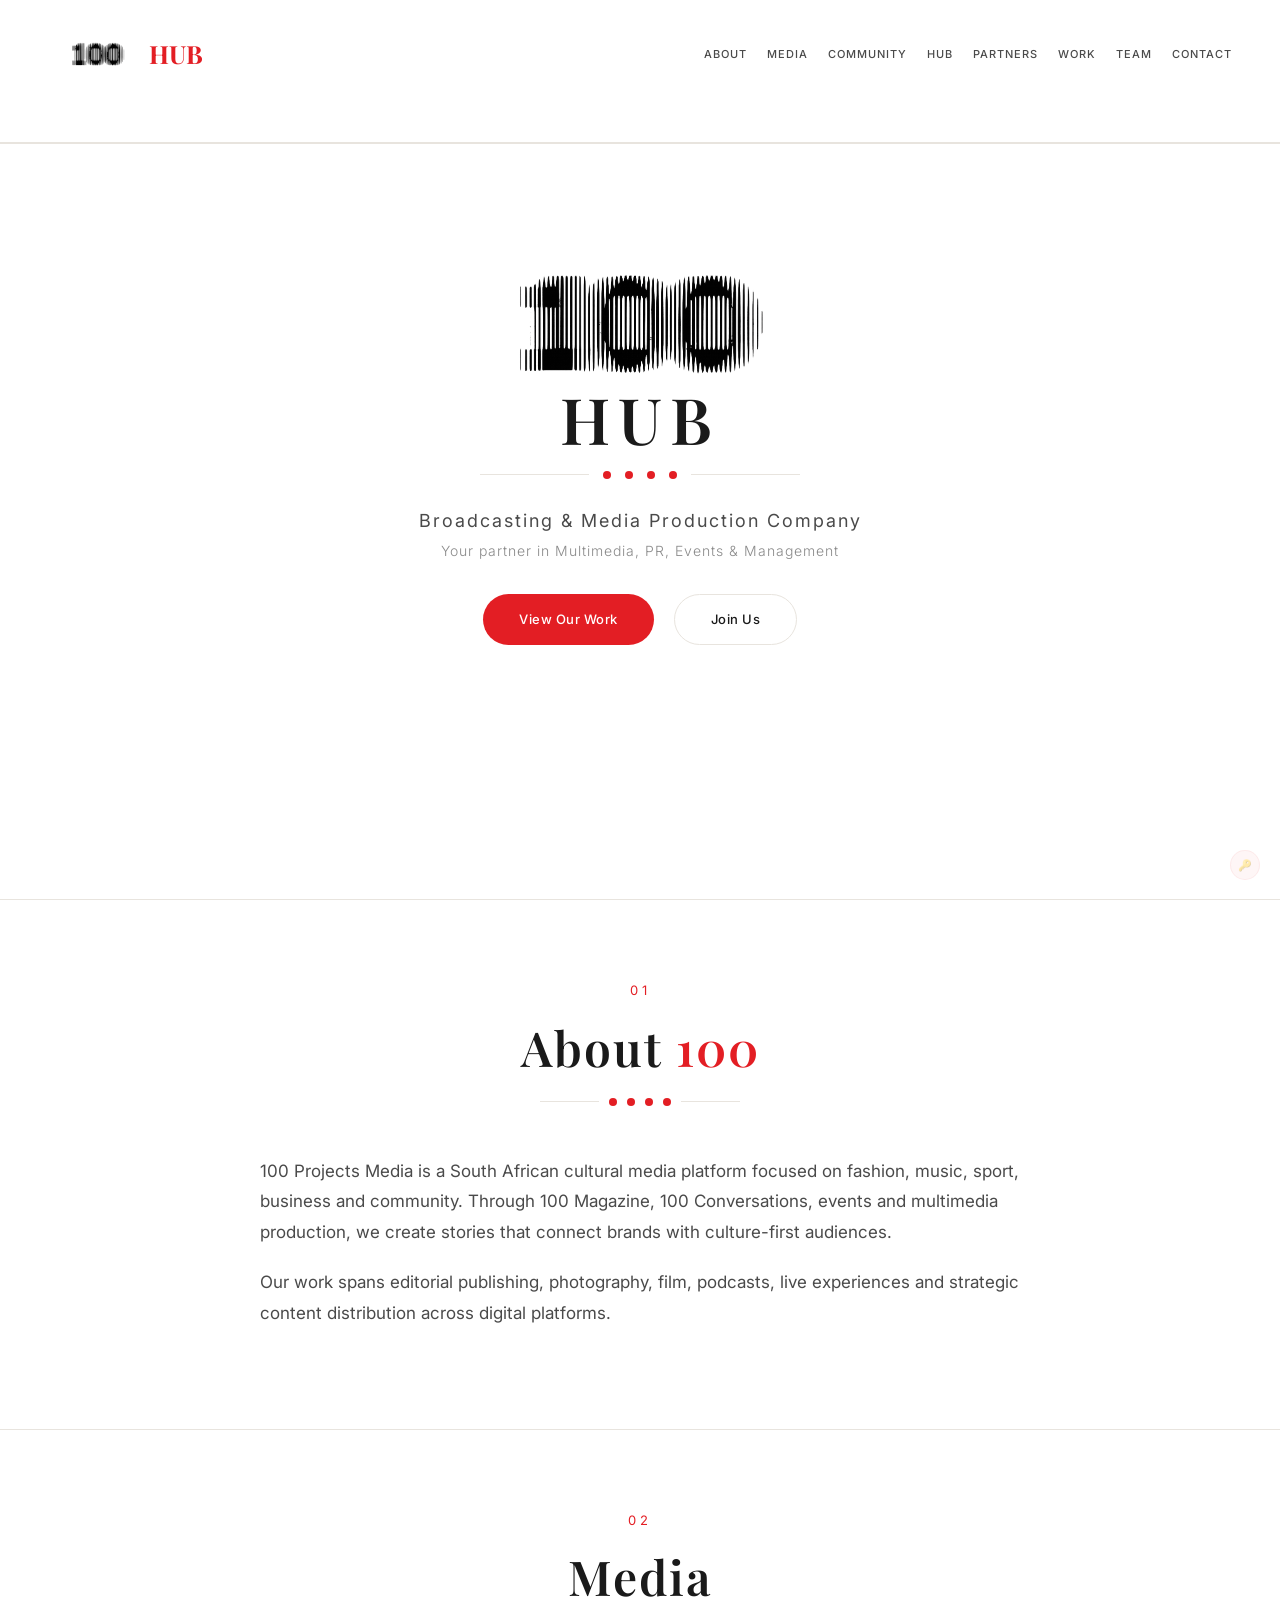
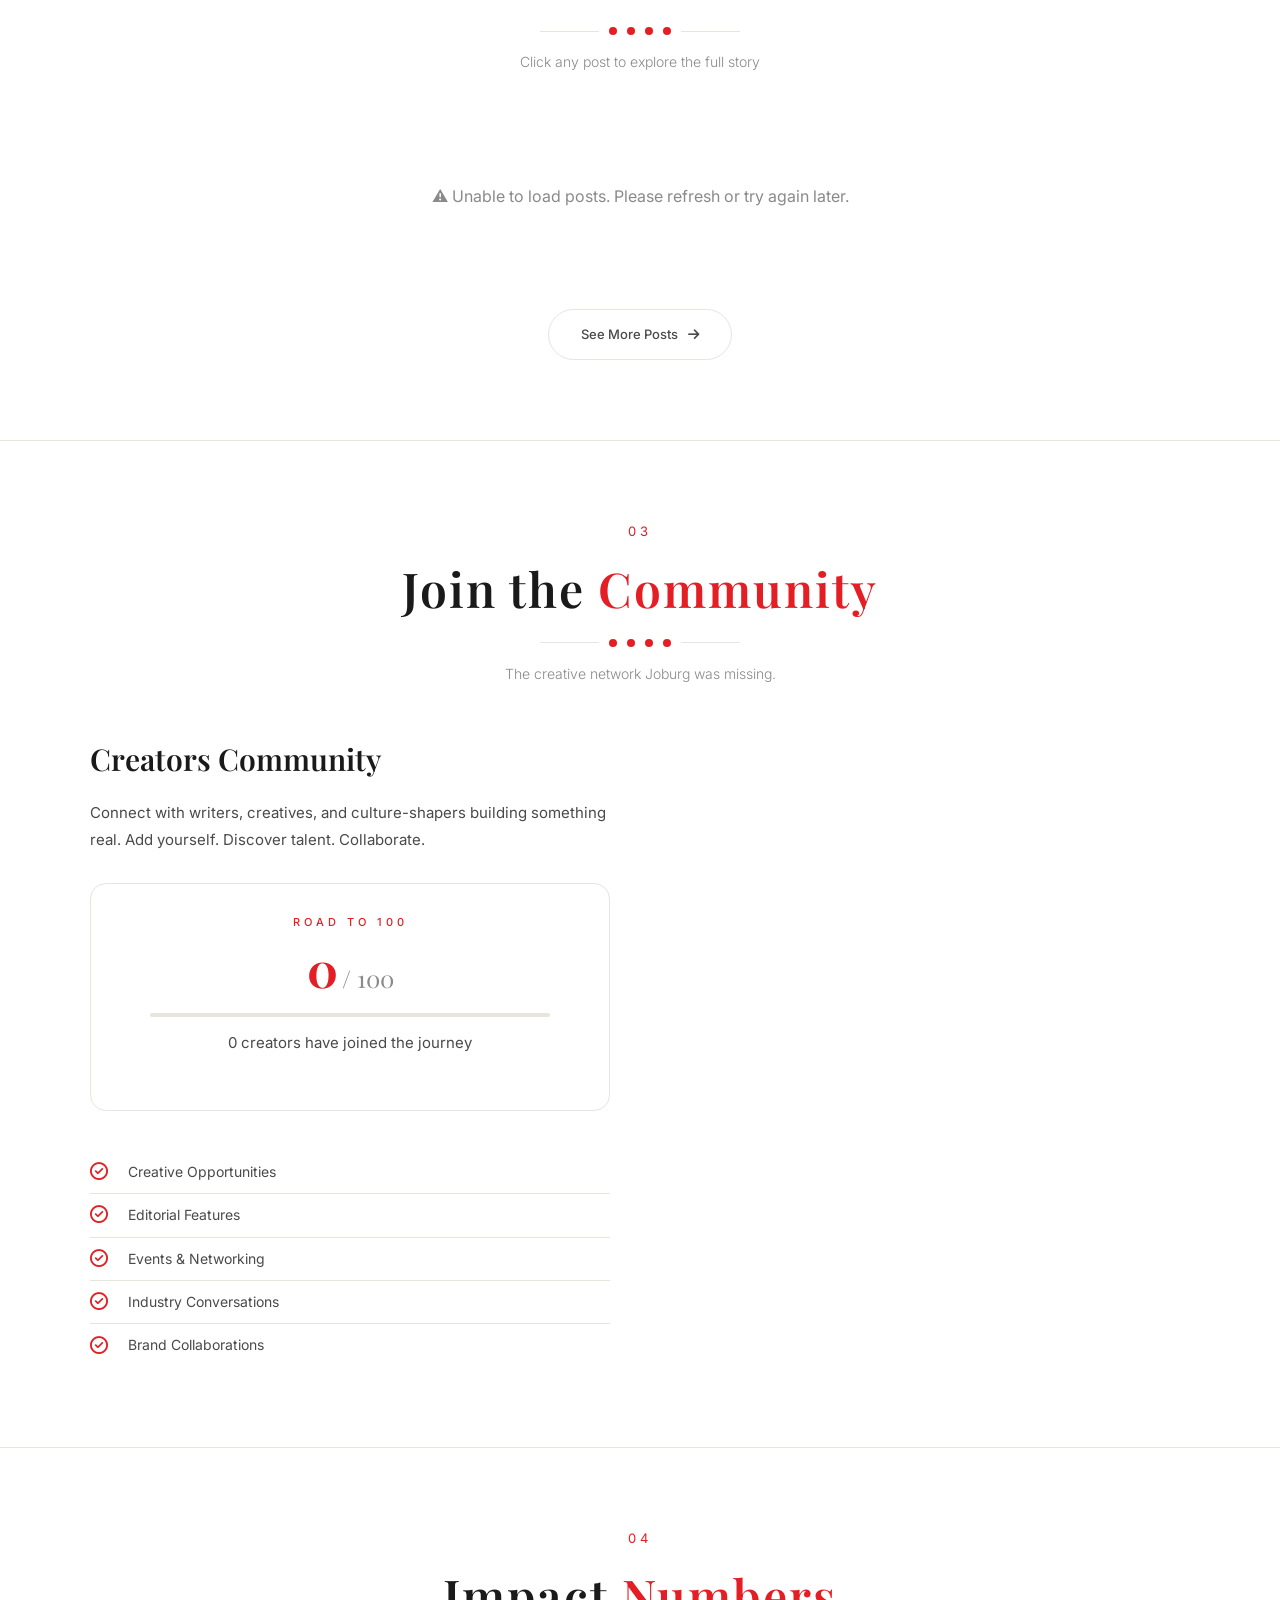
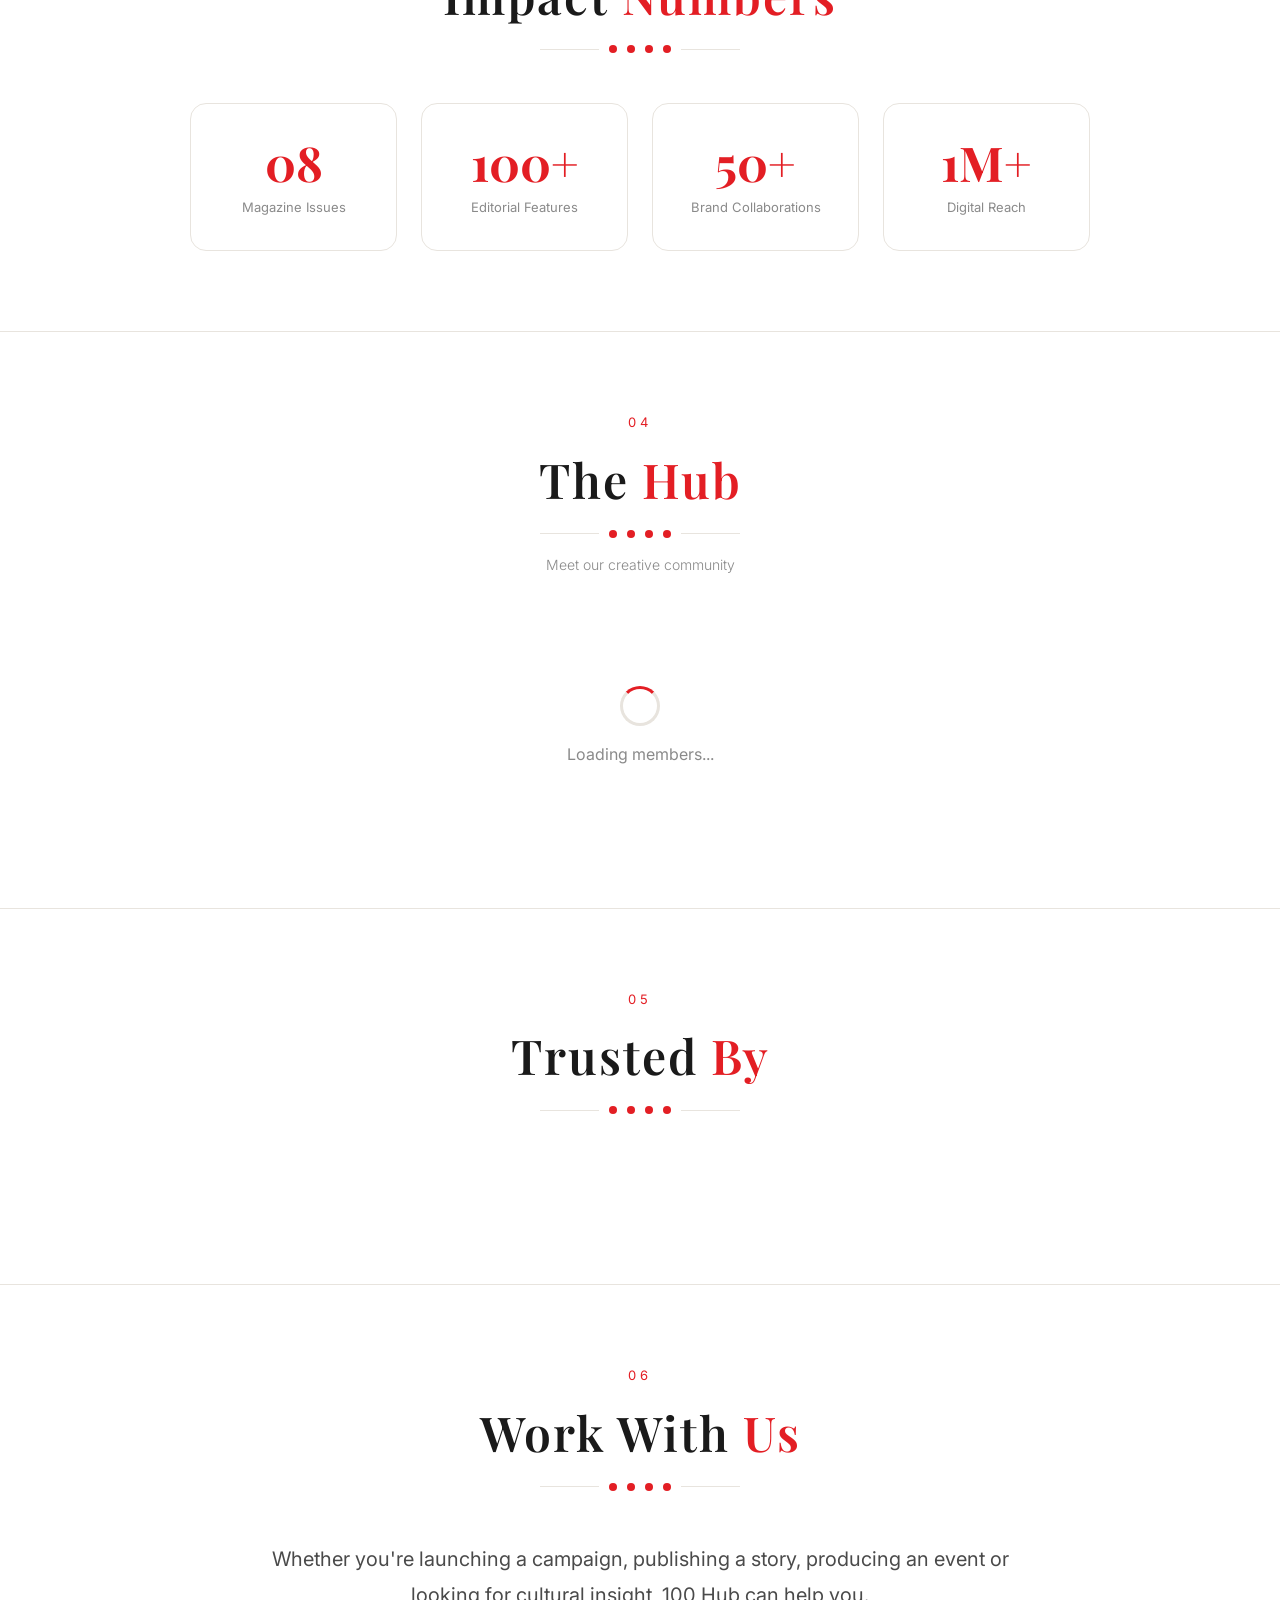
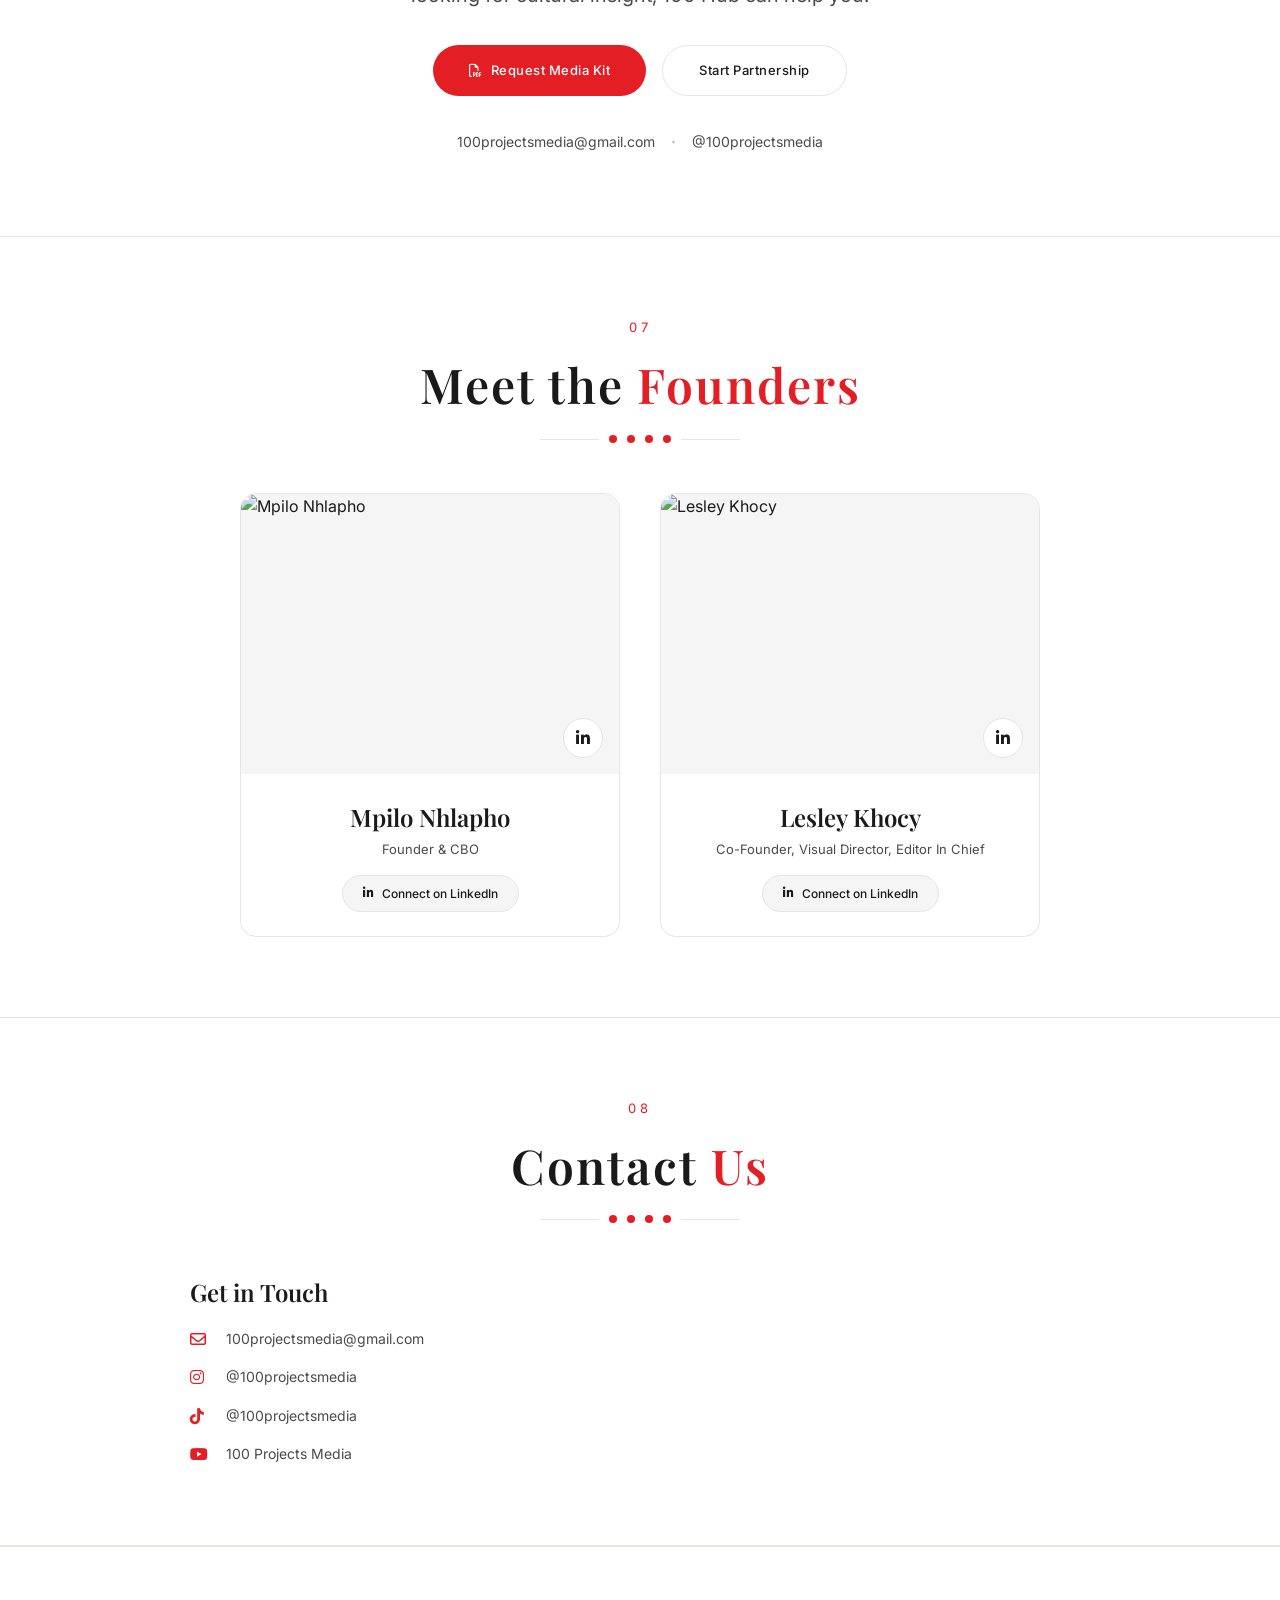
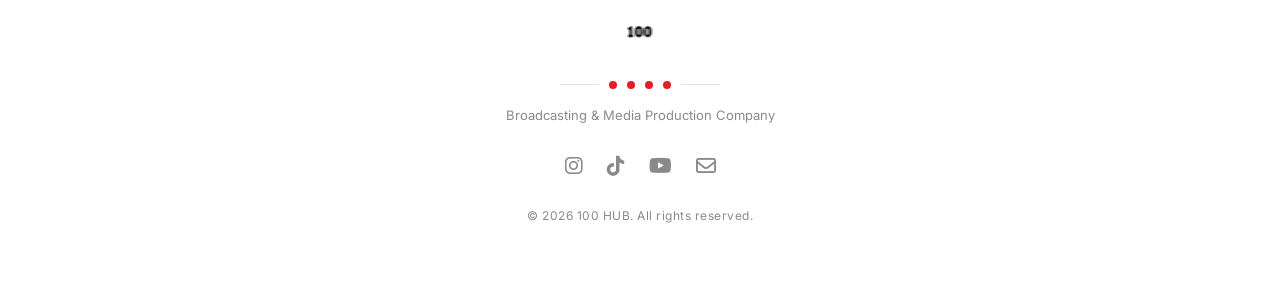
==== index.html @ 9782d419 "aa" ====
<!DOCTYPE html>
<html lang="en">
<head>
    <meta charset="UTF-8" />
    <meta name="viewport" content="width=device-width, initial-scale=1.0" />
    <title>100 HUB — Broadcasting & Media Production</title>
    <meta name="description" content="100 HUB - Your partner in Multimedia, PR, Events & Management." />

    <!-- DNS/TCP early connections -->
    <link rel="preconnect" href="https://fonts.googleapis.com">
    <link rel="preconnect" href="https://fonts.gstatic.com" crossorigin>
    <link rel="preconnect" href="https://res.cloudinary.com" crossorigin>
    <link rel="preconnect" href="https://feeds.behold.so" crossorigin>
    <link rel="dns-prefetch" href="https://cdnjs.cloudflare.com">

    <!-- Fonts — display=swap prevents invisible text flash -->
    <link href="https://fonts.googleapis.com/css2?family=Inter:opsz,wght@14..32,300;14..32,400;14..32,500;14..32,600;14..32,700&family=Playfair+Display:ital,wght@0,400;0,500;0,600;0,700;0,800;0,900;1,400;1,500;1,600;1,700&display=swap" rel="stylesheet">

    <!-- Font Awesome — non-blocking: loads async, won't delay first paint -->
    <link rel="stylesheet" href="https://cdnjs.cloudflare.com/ajax/libs/font-awesome/6.5.1/css/all.min.css" media="print" onload="this.media='all'" />
    <noscript><link rel="stylesheet" href="https://cdnjs.cloudflare.com/ajax/libs/font-awesome/6.5.1/css/all.min.css" /></noscript>

    <!-- Site styles -->
    <link rel="stylesheet" href="style.css" />

    <!-- Preload above-the-fold images so they appear instantly -->
    <link rel="preload" as="image" href="Assets/100_Logo.png">
    <link rel="preload" as="image" href="Assets/100_Hero.png">
    <style>
        /* ---- HUB CARD ---- */
        .hub-card {
            transition: transform 0.2s ease, box-shadow 0.2s ease;
        }
        .hub-card:hover {
            transform: translateY(-4px);
            box-shadow: 0 12px 40px rgba(0,0,0,0.12);
        }
        .hub-role-tag {
            display: inline-block;
            font-size: 11px;
            color: var(--red);
            font-weight: 500;
            margin-top: 2px;
            opacity: 0.85;
        }

        /* ---- MEMBER PROFILE MODAL ---- */
        .member-modal {
            position: fixed;
            inset: 0;
            z-index: 4000;
            display: flex;
            align-items: center;
            justify-content: center;
            opacity: 0;
            visibility: hidden;
            transition: all 0.35s ease;
        }
        .member-modal.active {
            opacity: 1;
            visibility: visible;
        }
        .member-modal-overlay {
            position: absolute;
            inset: 0;
            background: rgba(0,0,0,0.65);
            backdrop-filter: blur(8px);
        }
        .member-modal-content {
            position: relative;
            background: var(--white);
            border-radius: 16px;
            width: 92%;
            max-width: 520px;
            max-height: 90vh;
            overflow-y: auto;
            box-shadow: 0 24px 80px rgba(0,0,0,0.25);
            transform: translateY(20px) scale(0.97);
            transition: transform 0.35s ease;
            padding: 0;
        }
        .member-modal.active .member-modal-content {
            transform: translateY(0) scale(1);
        }
        .member-modal-close {
            position: absolute;
            top: 14px;
            right: 14px;
            z-index: 10;
            width: 34px;
            height: 34px;
            border-radius: 50%;
            background: rgba(255,255,255,0.9);
            border: none;
            color: var(--text-primary);
            font-size: 16px;
            cursor: pointer;
            display: flex;
            align-items: center;
            justify-content: center;
            transition: background 0.2s, transform 0.2s;
            backdrop-filter: blur(4px);
        }
        .member-modal-close:hover {
            background: var(--red);
            color: white;
            transform: rotate(90deg);
        }
        .member-modal-photo {
            width: 100%;
            aspect-ratio: 4/3;
            overflow: hidden;
            border-radius: 16px 16px 0 0;
        }
        .member-modal-photo img {
            width: 100%;
            height: 100%;
            object-fit: cover;
            display: block;
        }
        .member-modal-details {
            padding: 24px 28px 28px;
        }
        .member-modal-name {
            font-family: 'Playfair Display', serif;
            font-size: 26px;
            font-weight: 700;
            color: var(--text-primary);
            margin: 0 0 6px;
            line-height: 1.2;
        }
        .member-modal-role {
            display: inline-block;
            background: rgba(227,30,36,0.08);
            color: var(--red);
            font-size: 12px;
            font-weight: 500;
            padding: 3px 12px;
            border-radius: 100px;
            margin-bottom: 6px;
        }
        .member-modal-date {
            display: block;
            font-size: 11px;
            color: var(--text-muted);
            margin-bottom: 16px;
            margin-top: 4px;
        }
        .member-modal-skills {
            margin-bottom: 16px;
        }
        .member-modal-label {
            display: block;
            font-size: 10px;
            text-transform: uppercase;
            letter-spacing: 1.2px;
            color: var(--text-muted);
            font-weight: 600;
            margin-bottom: 4px;
        }
        .member-modal-skills p {
            font-size: 14px;
            color: var(--text-secondary);
            line-height: 1.6;
            margin: 0;
        }
        .member-modal-links {
            display: flex;
            flex-direction: column;
            gap: 10px;
            margin-top: 16px;
            padding-top: 16px;
            border-top: 1px solid var(--gray-medium);
        }
        .member-social-link,
        .member-website-link {
            display: inline-flex;
            align-items: center;
            gap: 10px;
            font-size: 14px;
            font-weight: 500;
            color: var(--text-primary);
            text-decoration: none;
            padding: 10px 16px;
            border: 1px solid var(--gray-medium);
            border-radius: 40px;
            transition: all 0.2s ease;
            width: fit-content;
        }
        .member-social-link:hover,
        .member-website-link:hover {
            border-color: var(--red);
            color: var(--red);
            background: rgba(227,30,36,0.04);
        }
        .member-social-link i,
        .member-website-link i {
            font-size: 16px;
            width: 18px;
            text-align: center;
        }

        /* ---- SOCIAL SELECT STYLING ---- */
        #modalSocialPlatform {
            appearance: none;
            background-image: url("data:image/svg+xml,%3Csvg xmlns='http://www.w3.org/2000/svg' width='12' height='8' viewBox='0 0 12 8'%3E%3Cpath d='M1 1l5 5 5-5' stroke='%23999' stroke-width='1.5' fill='none' stroke-linecap='round'/%3E%3C/svg%3E");
            background-repeat: no-repeat;
            background-position: right 10px center;
            padding-right: 28px;
            cursor: pointer;
        }
        #modalSocialPlatform:focus {
            outline: none;
            border-color: var(--red);
        }
        #modalSocialHandle:focus {
            outline: none;
            border-color: var(--red);
        }

        /* ---- SOCIAL MEDIA ROW FIX ---- */
        .social-group .social-row {
            display: flex;
            gap: 8px;
            align-items: center;
            width: 100%;
        }

        .social-group .social-row select {
            flex: 0 0 140px;
            min-width: 120px;
            padding: 10px 12px;
            border: 1px solid var(--gray-medium);
            border-radius: var(--radius-sm);
            font-size: 14px;
            color: var(--text-primary);
            background: var(--white);
            cursor: pointer;
        }

        .social-group .social-row input {
            flex: 1;
            min-width: 150px;
            padding: 10px 12px;
            border: 1px solid var(--gray-medium);
            border-radius: var(--radius-sm);
            font-size: 14px;
            color: var(--text-primary);
            background: var(--white);
        }

        .social-group .social-row select:focus,
        .social-group .social-row input:focus {
            outline: none;
            border-color: var(--red);
        }

        @media (max-width: 480px) {
            .member-modal-content { width: 96%; }
            .member-modal-details { padding: 18px 20px 24px; }
            .member-modal-name { font-size: 22px; }
            .social-group .social-row {
                flex-direction: column;
                gap: 6px;
            }
            .social-group .social-row select,
            .social-group .social-row input {
                width: 100%;
                flex: none;
                min-width: unset;
            }
        }
    </style>
</head>
<body>

    <!-- ==================== GLOBAL VIDEO BACKGROUND ==================== -->
    <div class="global-video-bg">
        <video autoplay muted loop playsinline class="global-video">
            <source src="Assets/hero-bg.mp4" type="video/mp4" />
        </video>
        <div class="global-video-overlay"></div>
    </div>

    <!-- ==================== NAVIGATION ==================== -->
    <nav class="navbar">
        <div class="container">
            <div class="nav-inner">
                <a href="#" class="nav-logo">
                    <img src="Assets/100_Logo.png" alt="100 HUB" class="logo-img" />
                    <span class="logo-text"><span class="highlight-red">HUB</span></span>
                </a>
                <div class="nav-links">
                    <a href="#about">About</a>
                    <a href="#feed">Media</a>
                    <a href="#community">Community</a>
                    <a href="#hub">Hub</a>
                    <a href="#partners">Partners</a>
                    <a href="#work">Work</a>
                    <a href="#team">Team</a>
                    <a href="#contact">Contact</a>
                </div>
            </div>
        </div>
    </nav>

    <!-- ==================== HERO ==================== -->
    <section class="hero" id="hero">
        <div class="container">
            <div class="hero-content">
                <img src="Assets/100_Hero.png" alt="100 HUB" class="hero-img" />
                <h1 class="hero-title">
                    <span class="hero-word">HUB</span>
                </h1>
                <div class="hero-divider">
                    <span class="divider-line"></span>
                    <span class="divider-dot"></span>
                    <span class="divider-dot"></span>
                    <span class="divider-dot"></span>
                    <span class="divider-dot"></span>
                    <span class="divider-line"></span>
                </div>
                <p class="hero-tagline">Broadcasting &amp; Media Production Company</p>
                <p class="hero-subtitle">Your partner in Multimedia, PR, Events &amp; Management</p>
                <div class="hero-actions">
                    <a href="#feed" class="btn-primary">View Our Work</a>
                    <a href="#community" class="btn-secondary">Join Us</a>
                </div>
            </div>
        </div>

    </section>

    <!-- ==================== ABOUT ==================== -->
    <section class="about-section" id="about">
        <div class="container">
            <div class="section-header">
                <span class="section-number">01</span>
                <h2 class="section-title">About <span class="highlight-red">100</span></h2>
                <div class="section-divider">
                    <span class="divider-line-short"></span>
                    <span class="divider-dot"></span>
                    <span class="divider-dot"></span>
                    <span class="divider-dot"></span>
                    <span class="divider-dot"></span>
                    <span class="divider-line-short"></span>
                </div>
            </div>
            <div class="about-content">
                <p>100 Projects Media is a South African cultural media platform focused on fashion, music, sport, business and community. Through 100 Magazine, 100 Conversations, events and multimedia production, we create stories that connect brands with culture-first audiences.</p>
                <p>Our work spans editorial publishing, photography, film, podcasts, live experiences and strategic content distribution across digital platforms.</p>
            </div>
        </div>
    </section>

    <!-- ==================== FEED ==================== -->
    <section class="feed-section" id="feed">
        <div class="container">
            <div class="section-header">
                <span class="section-number">02</span>
                <h2 class="section-title">Media</h2>
                <div class="section-divider">
                    <span class="divider-line-short"></span>
                    <span class="divider-dot"></span>
                    <span class="divider-dot"></span>
                    <span class="divider-dot"></span>
                    <span class="divider-dot"></span>
                    <span class="divider-line-short"></span>
                </div>
                <p class="section-subtitle">Click any post to explore the full story</p>
            </div>
            <div class="feed-grid" id="instagramFeed">
                <div class="feed-loading">
                    <div class="loader"></div>
                    <p>Loading the latest dispatches...</p>
                </div>
            </div>
            <div class="see-more-container">
                <a href="https://www.instagram.com/100projectsmedia" target="_blank" class="see-more-btn">
                    See More Posts <i class="fa-solid fa-arrow-right"></i>
                </a>
            </div>
        </div>
    </section>

    <!-- ==================== POST MODAL ==================== -->
    <div class="post-modal" id="postModal">
        <div class="modal-overlay" id="modalOverlay"></div>
        <div class="modal-content">
            <button class="modal-close" id="modalClose"><i class="fa-solid fa-xmark"></i></button>
            <div class="modal-body" id="modalBody">
                <!-- Filled by JavaScript -->
            </div>
        </div>
    </div>

    <!-- ==================== COMMUNITY ==================== -->
    <section class="community-section" id="community">
        <div class="container">
            <div class="section-header">
                <span class="section-number">03</span>
                <h2 class="section-title">Join the <span class="highlight-red">Community</span></h2>
                <div class="section-divider">
                    <span class="divider-line-short"></span>
                    <span class="divider-dot"></span>
                    <span class="divider-dot"></span>
                    <span class="divider-dot"></span>
                    <span class="divider-dot"></span>
                    <span class="divider-line-short"></span>
                </div>
                <p class="section-subtitle">The creative network Joburg was missing.</p>
            </div>

            <div class="community-grid">
                <div class="community-content">
                    <h3>Creators Community</h3>
                    <p>Connect with writers, creatives, and culture-shapers building something real. Add yourself. Discover talent. Collaborate.</p>
                    
                    <!-- ROAD TO 100 COUNTER -->
                    <div class="road-to-100">
                        <span class="road-label">ROAD TO 100</span>
                        <div class="road-counter">
                            <span class="road-number" id="memberCount">...</span>
                            <span class="road-total">/ 100</span>
                        </div>
                        <div class="road-progress">
                            <div class="road-progress-bar" id="progressBar" style="width: 0%;"></div>
                        </div>
                        <p class="road-status" id="roadStatus">Loading members...</p>
                    </div>

                    <ul class="community-benefits">
                        <li><i class="fa-regular fa-circle-check"></i> Creative Opportunities</li>
                        <li><i class="fa-regular fa-circle-check"></i> Editorial Features</li>
                        <li><i class="fa-regular fa-circle-check"></i> Events & Networking</li>
                        <li><i class="fa-regular fa-circle-check"></i> Industry Conversations</li>
                        <li><i class="fa-regular fa-circle-check"></i> Brand Collaborations</li>
                    </ul>
                </div>
            </div>
        </div>
    </section>

    <!-- ==================== IMPACT NUMBERS ==================== -->
    <section class="impact-section" id="impact">
        <div class="container">
            <div class="section-header">
                <span class="section-number">04</span>
                <h2 class="section-title">Impact <span class="highlight-red">Numbers</span></h2>
                <div class="section-divider">
                    <span class="divider-line-short"></span>
                    <span class="divider-dot"></span>
                    <span class="divider-dot"></span>
                    <span class="divider-dot"></span>
                    <span class="divider-dot"></span>
                    <span class="divider-line-short"></span>
                </div>
            </div>
            <div class="impact-grid-home" id="impactGridHome">
                <div class="impact-card-home">
                    <span class="impact-number" id="homeMagazine">08</span>
                    <span class="impact-label">Magazine Issues</span>
                </div>
                <div class="impact-card-home">
                    <span class="impact-number" id="homeFeatures">100+</span>
                    <span class="impact-label">Editorial Features</span>
                </div>
                <div class="impact-card-home">
                    <span class="impact-number" id="homeCollaborations">50+</span>
                    <span class="impact-label">Brand Collaborations</span>
                </div>
                <div class="impact-card-home">
                    <span class="impact-number" id="homeReach">1M+</span>
                    <span class="impact-label">Digital Reach</span>
                </div>
            </div>
        </div>
    </section>

    <!-- ==================== SIGNUP MODAL ==================== -->
    <div class="signup-modal" id="signupModal">
        <div class="signup-modal-overlay" id="signupModalOverlay"></div>
        <div class="signup-modal-content">
            <button class="signup-modal-close" id="signupModalClose"><i class="fa-solid fa-xmark"></i></button>
            <h2 style="font-family:'Playfair Display',serif; font-size:28px; margin-bottom:8px;">Join the <span style="color:var(--red);">100 HUB</span></h2>
            <p style="color:var(--text-muted); font-size:14px; margin-bottom:20px;">Apply to become a member of our creative community</p>
            <form id="signupModalForm">
                <div class="form-group">
                    <label>Professional Photo (3 images)</label>
                    <input type="file" id="memberPhotos" accept="image/*" multiple required />
                    <small style="color:var(--text-muted); font-size:11px;">Upload up to 3 images (PNG, JPG, JPEG)</small>
                </div>
                <div class="form-group">
                    <input type="text" id="modalMemberName" placeholder="Full Name" required />
                </div>
                <div class="form-group">
                    <input type="email" id="modalMemberEmail" placeholder="Email Address" required />
                </div>
                <div class="form-group">
                    <input type="text" id="modalMemberRole" placeholder="Role/Title (e.g., Photographer, Writer, Brand Strategist)" required />
                </div>
                <div class="form-group">
                    <textarea id="modalMemberSkills" rows="2" placeholder="Creative Focus/Skillset (e.g., Fashion Photography, Brand Strategy)"></textarea>
                </div>
                <div class="form-group">
                    <input type="url" id="modalMemberWebsite" placeholder="Website or Portfolio Link (optional)" />
                </div>
                <div class="form-group social-group">
                    <label style="font-size:12px; color:var(--text-muted); margin-bottom:6px; display:block;">Social Media (optional)</label>
                    <div class="social-row">
                        <select id="modalSocialPlatform">
                            <option value="">Platform</option>
                            <option value="instagram">Instagram</option>
                            <option value="tiktok">TikTok</option>
                            <option value="twitter">Twitter/X</option>
                            <option value="linkedin">LinkedIn</option>
                            <option value="youtube">YouTube</option>
                            <option value="facebook">Facebook</option>
                            <option value="behance">Behance</option>
                            <option value="pinterest">Pinterest</option>
                        </select>
                        <input type="text" id="modalSocialHandle" placeholder="@yourhandle" />
                    </div>
                </div>
                <button type="submit" class="btn-primary full-width" id="modalSubmitBtn">
                    <i class="fa-regular fa-paper-plane"></i> Submit Application
                </button>
            </form>

            <!-- SUCCESS MESSAGE — outside the form so hiding the form doesn't hide this -->
            <div id="modalFormSuccess" style="display:none; text-align:center; padding:30px 20px;">
                <i class="fa-regular fa-circle-check" style="font-size:48px; color:var(--red); display:block; margin-bottom:16px;"></i>
                <h3 style="font-family:'Playfair Display',serif; font-size:24px; margin-bottom:8px; color:var(--text-primary);">Thank you for joining!</h3>
                <p style="color:var(--text-secondary); font-size:15px; line-height:1.7;">
                    We've received your application and we'll be in touch soon.<br><br>
                    You'll hear from us once your profile has been reviewed.
                </p>
            </div>
            </form>
        </div>
    </div>

    <!-- ==================== MEMBER PROFILE MODAL ==================== -->
    <div class="member-modal" id="memberModal">
        <div class="member-modal-overlay" id="memberModalOverlay"></div>
        <div class="member-modal-content">
            <button class="member-modal-close" id="memberModalClose"><i class="fa-solid fa-xmark"></i></button>
            <div id="memberModalBody"></div>
        </div>
    </div>

    <!-- ==================== HUB SECTION ==================== -->
    <section class="hub-section" id="hub">
        <div class="container">
            <div class="section-header">
                <span class="section-number">04</span>
                <h2 class="section-title">The <span class="highlight-red">Hub</span></h2>
                <div class="section-divider">
                    <span class="divider-line-short"></span>
                    <span class="divider-dot"></span>
                    <span class="divider-dot"></span>
                    <span class="divider-dot"></span>
                    <span class="divider-dot"></span>
                    <span class="divider-line-short"></span>
                </div>
                <p class="section-subtitle">Meet our creative community</p>
            </div>
            <div class="hub-grid" id="hubGrid">
                <div class="hub-loading">
                    <div class="loader"></div>
                    <p>Loading members...</p>
                </div>
            </div>
            <div class="see-more-container" id="hubSeeMore" style="display:none;">
                <button class="see-more-btn" onclick="loadMoreHubMembers()">
                    See More <i class="fa-solid fa-arrow-right"></i>
                </button>
            </div>
        </div>
    </section>

    <!-- ==================== PARTNER LOGOS ==================== -->
    <section class="partners-section" id="partners">
        <div class="container">
            <div class="section-header">
                <span class="section-number">05</span>
                <h2 class="section-title">Trusted <span class="highlight-red">By</span></h2>
                <div class="section-divider">
                    <span class="divider-line-short"></span>
                    <span class="divider-dot"></span>
                    <span class="divider-dot"></span>
                    <span class="divider-dot"></span>
                    <span class="divider-dot"></span>
                    <span class="divider-line-short"></span>
                </div>
            </div>
            <div class="partners-wrapper">
                <div class="partners-track" id="partnersTrack">
                    <!-- Logos will be loaded here by JavaScript -->
                </div>
            </div>
        </div>
    </section>

    <!-- ==================== WORK WITH US ==================== -->
    <section class="work-section" id="work">
        <div class="container">
            <div class="section-header">
                <span class="section-number">06</span>
                <h2 class="section-title">Work With <span class="highlight-red">Us</span></h2>
                <div class="section-divider">
                    <span class="divider-line-short"></span>
                    <span class="divider-dot"></span>
                    <span class="divider-dot"></span>
                    <span class="divider-dot"></span>
                    <span class="divider-dot"></span>
                    <span class="divider-line-short"></span>
                </div>
            </div>
            <div class="work-content">
                <p class="work-text">Whether you're launching a campaign, publishing a story, producing an event or looking for cultural insight, 100 Hub can help you.</p>
                <div class="work-actions">
                    <a href="#" class="btn-primary" id="mediaKitBtn">
                        <i class="fa-regular fa-file-pdf"></i> Request Media Kit
                    </a>
                    <a href="#" class="btn-secondary" id="openSignupModalBtn">
                        Start Partnership
                    </a>
                </div>
                <div class="work-contact">
                    <a href="mailto:100projectsmedia@gmail.com" class="work-email">100projectsmedia@gmail.com</a>
                    <span class="work-divider">·</span>
                    <a href="https://www.instagram.com/100projectsmedia" target="_blank" class="work-social">@100projectsmedia</a>
                </div>
            </div>
        </div>
    </section>

    <!-- ==================== TEAM ==================== -->
    <section class="team-section" id="team">
        <div class="container">
            <div class="section-header">
                <span class="section-number">07</span>
                <h2 class="section-title">Meet the <span class="highlight-red">Founders</span></h2>
                <div class="section-divider">
                    <span class="divider-line-short"></span>
                    <span class="divider-dot"></span>
                    <span class="divider-dot"></span>
                    <span class="divider-dot"></span>
                    <span class="divider-dot"></span>
                    <span class="divider-line-short"></span>
                </div>
            </div>
            <div class="team-grid">
                <div class="team-card">
                    <div class="team-image">
                        <img src="team/Mpilo.jpeg" alt="Mpilo Nhlapho" loading="lazy" />
                        <a href="https://www.linkedin.com/in/mpilo-nhlapho-611752251" target="_blank" class="team-linkedin">
                            <i class="fa-brands fa-linkedin-in"></i>
                        </a>
                    </div>
                    <div class="team-info">
                        <h3 class="team-name">Mpilo Nhlapho</h3>
                        <p class="team-role">Founder &amp; CBO</p>
                        <a href="https://www.linkedin.com/in/mpilo-nhlapho-611752251" target="_blank" class="team-link">
                            <i class="fa-brands fa-linkedin-in"></i> Connect on LinkedIn
                        </a>
                    </div>
                </div>
                <div class="team-card">
                    <div class="team-image">
                        <img src="team/Khosi.jpeg" alt="Lesley Khocy" loading="lazy" />
                        <a href="https://www.linkedin.com/in/serutcip-entertainment-288195353" target="_blank" class="team-linkedin">
                            <i class="fa-brands fa-linkedin-in"></i>
                        </a>
                    </div>
                    <div class="team-info">
                        <h3 class="team-name">Lesley Khocy</h3>
                        <p class="team-role">Co-Founder, Visual Director, Editor In Chief</p>
                        <a href="https://www.linkedin.com/in/serutcip-entertainment-288195353" target="_blank" class="team-link">
                            <i class="fa-brands fa-linkedin-in"></i> Connect on LinkedIn
                        </a>
                    </div>
                </div>
            </div>
        </div>
    </section>

    <!-- ==================== CONTACT ==================== -->
    <section class="contact-section" id="contact">
        <div class="container">
            <div class="section-header">
                <span class="section-number">08</span>
                <h2 class="section-title">Contact <span class="highlight-red">Us</span></h2>
                <div class="section-divider">
                    <span class="divider-line-short"></span>
                    <span class="divider-dot"></span>
                    <span class="divider-dot"></span>
                    <span class="divider-dot"></span>
                    <span class="divider-dot"></span>
                    <span class="divider-line-short"></span>
                </div>
            </div>
            <div class="contact-grid">
                <div class="contact-details">
                    <h3>Get in Touch</h3>
                    <div class="contact-list">
                        <a href="mailto:100projectsmedia@gmail.com" class="contact-item">
                            <i class="fa-regular fa-envelope"></i>
                            <span>100projectsmedia@gmail.com</span>
                        </a>
                        <a href="https://www.instagram.com/100projectsmedia" target="_blank" class="contact-item">
                            <i class="fa-brands fa-instagram"></i>
                            <span>@100projectsmedia</span>
                        </a>
                        <a href="https://vt.tiktok.com/ZSQ4FhnXc/" target="_blank" class="contact-item">
                            <i class="fa-brands fa-tiktok"></i>
                            <span>@100projectsmedia</span>
                        </a>
                        <a href="https://youtu.be/Z1G7TeuiMz4?si=peQqspcPTATRZYsd" target="_blank" class="contact-item">
                            <i class="fa-brands fa-youtube"></i>
                            <span>100 Projects Media</span>
                        </a>
                    </div>
                </div>
            </div>
        </div>
    </section>

    <!-- ==================== FOOTER ==================== -->
    <footer class="footer">
        <div class="container">
            <div class="footer-content">
                <img src="Assets/100_Logo.png" alt="100 HUB" class="footer-logo" loading="lazy" />
                <div class="footer-divider">
                    <span class="divider-line-short"></span>
                    <span class="divider-dot"></span>
                    <span class="divider-dot"></span>
                    <span class="divider-dot"></span>
                    <span class="divider-dot"></span>
                    <span class="divider-line-short"></span>
                </div>
                <p class="footer-tagline">Broadcasting &amp; Media Production Company</p>
                <div class="footer-social">
                    <a href="https://www.instagram.com/100projectsmedia" target="_blank"><i class="fa-brands fa-instagram"></i></a>
                    <a href="https://vt.tiktok.com/ZSQ4FhnXc/" target="_blank"><i class="fa-brands fa-tiktok"></i></a>
                    <a href="https://youtu.be/Z1G7TeuiMz4?si=peQqspcPTATRZYsd" target="_blank"><i class="fa-brands fa-youtube"></i></a>
                    <a href="mailto:100projectsmedia@gmail.com"><i class="fa-regular fa-envelope"></i></a>
                </div>
                <p class="footer-copy">&copy; 2026 100 HUB. All rights reserved.</p>
            </div>
        </div>
    </footer>

    <script>
        // ==========================================
        // BEHOLD FEED CONFIG
        // ==========================================
        const BEHOLD_FEED_ID = 'qBmSl39X4hdPVipZS1UR';
        const FEED_URL = `https://feeds.behold.so/${BEHOLD_FEED_ID}`;

        // ==========================================
        // ARTICLES — SHEET.BEST API (Google Sheets)
        // ==========================================
        const ARTICLES_API_URL = 'https://api.sheetbest.com/sheets/ea89e6d2-3087-4506-ab5b-31e9802bcd62';
        let articleLinks = {};

        async function loadArticles() {
            try {
                const response = await fetch(ARTICLES_API_URL);
                if (response.ok) {
                    const data = await response.json();
                    if (Array.isArray(data)) {
                        articleLinks = {};
                        data.forEach(row => {
                            if (row.postId && row.articleUrl) {
                                articleLinks[row.postId] = row.articleUrl;
                            }
                        });
                        console.log('📄 Articles loaded:', Object.keys(articleLinks).length);
                    }
                }
            } catch (error) {
                console.log('ℹ️ Could not load articles');
            }
        }

        function getArticleUrl(postId) {
            return articleLinks[postId] || null;
        }

        // ==========================================
        // API ENDPOINTS
        // ==========================================
        const API_BASE = '/.netlify/functions';

        // ==========================================
        // MEMBER COUNT (from Google Sheets)
        // ==========================================
        const MAX_MEMBERS = 100;

        async function getMemberCount() {
            try {
                const response = await fetch(`${API_BASE}/members?status=all`);
                if (response.ok) {
                    const data = await response.json();
                    return data.count || 0;
                }
                return 0;
            } catch (error) {
                console.log('Could not get member count');
                return 0;
            }
        }

        function updateCounterDisplay(count) {
            const counter = document.getElementById('memberCount');
            const progress = document.getElementById('progressBar');
            const status = document.getElementById('roadStatus');

            if (count === null || count === undefined) {
                if (counter) counter.textContent = '...';
                if (progress) progress.style.width = '0%';
                if (status) status.textContent = 'Loading members...';
                return;
            }

            if (counter) counter.textContent = count;
            if (progress) progress.style.width = ((count || 0) / MAX_MEMBERS) * 100 + '%';
            if (status) status.textContent = (count || 0) + ' creators have joined the journey';
        }

        // ==========================================
        // CLOUDINARY IMAGE OPTIMIZER
        // Automatically adds quality + format + resize transforms to Cloudinary URLs
        // ==========================================
        function optimizeImage(url, width = 800) {
            if (!url) return url;
            if (!url.includes('res.cloudinary.com')) return url;
            // Insert transformation before /upload/
            return url.replace('/upload/', `/upload/f_auto,q_auto:good,w_${width},c_limit/`);
        }
        // ==========================================
        let allHubMembers = [];
        let hubShowingAll = false;
        const HUB_INITIAL = 6;

        const SOCIAL_META = {
            instagram: { icon: 'fa-brands fa-instagram', label: 'Instagram', url: (h) => `https://instagram.com/${h}` },
            tiktok:    { icon: 'fa-brands fa-tiktok',    label: 'TikTok',    url: (h) => `https://tiktok.com/@${h}` },
            twitter:   { icon: 'fa-brands fa-x-twitter', label: 'Twitter/X', url: (h) => `https://x.com/${h}` },
            linkedin:  { icon: 'fa-brands fa-linkedin-in',label: 'LinkedIn', url: (h) => `https://linkedin.com/in/${h}` },
            youtube:   { icon: 'fa-brands fa-youtube',   label: 'YouTube',   url: (h) => `https://youtube.com/@${h}` },
            facebook:  { icon: 'fa-brands fa-facebook-f',label: 'Facebook',  url: (h) => `https://facebook.com/${h}` },
            behance:   { icon: 'fa-brands fa-behance',   label: 'Behance',   url: (h) => `https://behance.net/${h}` },
            pinterest: { icon: 'fa-brands fa-pinterest-p',label:'Pinterest', url: (h) => `https://pinterest.com/${h}` },
        };

        async function loadHubMembers(reset = true) {
            try {
                const response = await fetch(`${API_BASE}/members?status=accepted&limit=200`);
                if (response.ok) {
                    const data = await response.json();
                    allHubMembers = data.members || [];
                    renderHubGrid();
                }
            } catch (error) {
                console.log('Could not load hub members');
            }
        }

        function renderHubGrid() {
            const container = document.getElementById('hubGrid');
            const seeMoreWrap = document.getElementById('hubSeeMore');

            if (allHubMembers.length === 0) {
                container.innerHTML = `<div class="hub-empty"><p>No members yet. Be the first to join!</p></div>`;
                seeMoreWrap.style.display = 'none';
                return;
            }

            const toShow = hubShowingAll ? allHubMembers : allHubMembers.slice(0, HUB_INITIAL);

            container.innerHTML = toShow.map(member => {
                const img = optimizeImage(member.selectedImage || member.image1 || 'Assets/100_Logo.png', 600);
                return `
                    <div class="hub-card" onclick="openMemberModal('${member.email}')" style="cursor:pointer;">
                        <div class="hub-image">
                            <img src="${img}" alt="${member.name}" loading="lazy" />
                        </div>
                        <div class="hub-info">
                            <h3 class="hub-name">${member.name}</h3>
                            <span class="hub-role-tag">${member.role || ''}</span>
                        </div>
                    </div>
                `;
            }).join('');

            if (allHubMembers.length > HUB_INITIAL) {
                seeMoreWrap.style.display = 'block';
                const btn = seeMoreWrap.querySelector('button');
                if (btn) {
                    btn.innerHTML = hubShowingAll
                        ? 'See Less <i class="fa-solid fa-arrow-up"></i>'
                        : 'See More <i class="fa-solid fa-arrow-right"></i>';
                }
            } else {
                seeMoreWrap.style.display = 'none';
            }
        }

        function loadMoreHubMembers() {
            hubShowingAll = !hubShowingAll;
            renderHubGrid();
            if (!hubShowingAll) {
                document.getElementById('hub').scrollIntoView({ behavior: 'smooth' });
            }
        }

        // ==========================================
        // MEMBER PROFILE MODAL
        // ==========================================
        function openMemberModal(email) {
            const member = allHubMembers.find(m => m.email === email);
            if (!member) return;

            const img = optimizeImage(member.selectedImage || member.image1 || 'Assets/100_Logo.png', 800);
            const joinDate = member.timestamp
                ? new Date(member.timestamp).toLocaleDateString('en-US', { month: 'long', year: 'numeric' })
                : '';

            let socialHtml = '';
            if (member.socialPlatform && member.socialHandle) {
                const meta = SOCIAL_META[member.socialPlatform];
                if (meta) {
                    const url = meta.url(member.socialHandle);
                    socialHtml = `
                        <a href="${url}" target="_blank" rel="noopener" class="member-social-link">
                            <i class="${meta.icon}"></i>
                            <span>@${member.socialHandle}</span>
                        </a>
                    `;
                }
            }

            let websiteHtml = '';
            if (member.website) {
                const display = member.website.replace(/^https?:\/\//, '').replace(/\/$/, '');
                websiteHtml = `
                    <a href="${member.website}" target="_blank" rel="noopener" class="member-website-link">
                        <i class="fa-regular fa-globe"></i>
                        <span>${display}</span>
                    </a>
                `;
            }

            let skillsHtml = '';
            if (member.skills) {
                skillsHtml = `
                    <div class="member-modal-skills">
                        <span class="member-modal-label">Skills</span>
                        <p>${member.skills}</p>
                    </div>
                `;
            }

            document.getElementById('memberModalBody').innerHTML = `
                <div class="member-modal-photo">
                    <img src="${img}" alt="${member.name}" />
                </div>
                <div class="member-modal-details">
                    <h2 class="member-modal-name">${member.name}</h2>
                    <span class="member-modal-role">${member.role || ''}</span>
                    ${joinDate ? `<span class="member-modal-date">Joined ${joinDate}</span>` : ''}
                    ${skillsHtml}
                    <div class="member-modal-links">
                        ${socialHtml}
                        ${websiteHtml}
                    </div>
                </div>
            `;

            document.getElementById('memberModal').classList.add('active');
            document.body.style.overflow = 'hidden';
        }

        function closeMemberModal() {
            document.getElementById('memberModal').classList.remove('active');
            document.body.style.overflow = '';
        }

        document.getElementById('memberModalClose').addEventListener('click', closeMemberModal);
        document.getElementById('memberModalOverlay').addEventListener('click', closeMemberModal);
        document.addEventListener('keydown', (e) => {
            if (e.key === 'Escape') closeMemberModal();
        });

        // ==========================================
        // IMPACT NUMBERS
        // ==========================================
        function loadImpactNumbers() {
            try {
                const data = localStorage.getItem('impactNumbers');
                if (data) {
                    const parsed = JSON.parse(data);
                    document.getElementById('homeMagazine').textContent = parsed.magazine || 8;
                    document.getElementById('homeFeatures').textContent = parsed.features + (parsed.features > 9 ? '' : '+') || '100+';
                    document.getElementById('homeCollaborations').textContent = parsed.collaborations + (parsed.collaborations > 9 ? '' : '+') || '50+';
                    document.getElementById('homeReach').textContent = parsed.reach >= 1000000 ? (parsed.reach / 1000000).toFixed(1) + 'M+' : parsed.reach + '+';
                }
            } catch (e) {
                // Default values already in HTML
            }
        }

        // ==========================================
        // SIGNUP MODAL
        // ==========================================
        const signupModal = document.getElementById('signupModal');
        const signupModalClose = document.getElementById('signupModalClose');
        const signupModalOverlay = document.getElementById('signupModalOverlay');

        function openSignupModal() {
            signupModal.classList.add('active');
            document.body.style.overflow = 'hidden';
        }

        function closeSignupModal() {
            signupModal.classList.remove('active');
            document.body.style.overflow = '';
        }

        signupModalClose.addEventListener('click', closeSignupModal);
        signupModalOverlay.addEventListener('click', closeSignupModal);

        document.getElementById('openSignupModalBtn').addEventListener('click', function(e) {
            e.preventDefault();
            openSignupModal();
        });

        document.querySelector('.hero-actions .btn-secondary').addEventListener('click', function(e) {
            e.preventDefault();
            openSignupModal();
        });

        // ==========================================
        // SIGNUP MODAL FORM SUBMISSION - FIXED
        // ==========================================
        document.getElementById('signupModalForm').addEventListener('submit', async function(e) {
            e.preventDefault();

            const name = document.getElementById('modalMemberName').value;
            const email = document.getElementById('modalMemberEmail').value;
            const role = document.getElementById('modalMemberRole').value;
            const skills = document.getElementById('modalMemberSkills').value;
            const website = document.getElementById('modalMemberWebsite').value;
            const socialPlatform = document.getElementById('modalSocialPlatform').value;
            const socialHandle = document.getElementById('modalSocialHandle').value.trim().replace(/^@/, '');
            const fileInput = document.getElementById('memberPhotos');
            const files = fileInput.files;

            if (!name || !email || !role) {
                alert('Please fill in all required fields.');
                return;
            }

            if (files.length === 0) {
                alert('Please upload at least one photo.');
                return;
            }

            const submitBtn = document.getElementById('modalSubmitBtn');
            const form = document.getElementById('signupModalForm');
            const successDiv = document.getElementById('modalFormSuccess');

            submitBtn.disabled = true;
            submitBtn.innerHTML = '<i class="fa-solid fa-spinner fa-spin"></i> Submitting...';

            try {
                const imageUrls = [];
                for (const file of files) {
                    const formData = new FormData();
                    formData.append('file', file);
                    formData.append('upload_preset', 'members');
                    formData.append('folder', '100 TRUSTEES');

                    const uploadResponse = await fetch(`https://api.cloudinary.com/v1_1/dfozevcbl/image/upload`, {
                        method: 'POST',
                        body: formData
                    });
                    
                    if (uploadResponse.ok) {
                        const data = await uploadResponse.json();
                        imageUrls.push(data.secure_url);
                        console.log('✅ Uploaded to Cloudinary folder "100 TRUSTEES":', data.secure_url);
                    } else {
                        console.error('❌ Upload failed:', await uploadResponse.text());
                    }
                }

                if (imageUrls.length === 0) {
                    alert('Failed to upload images. Please try again.');
                    submitBtn.disabled = false;
                    submitBtn.innerHTML = '<i class="fa-regular fa-paper-plane"></i> Submit Application';
                    return;
                }

                const response = await fetch(`${API_BASE}/signup`, {
                    method: 'POST',
                    headers: { 'Content-Type': 'application/json' },
                    body: JSON.stringify({
                        name,
                        email,
                        role,
                        skills,
                        website,
                        socialPlatform: socialPlatform || '',
                        socialHandle: socialHandle || '',
                        image1: imageUrls[0] || '',
                        image2: imageUrls[1] || '',
                        image3: imageUrls[2] || '',
                        status: 'pending'
                    })
                });

                const result = await response.json();

                if (result.success) {
                    form.style.display = 'none';
                    successDiv.style.display = 'block';
                    fileInput.value = '';
                } else {
                    alert(result.error || 'Something went wrong. Please try again.');
                }
            } catch (error) {
                console.error('Error:', error);
                alert('❌ ' + error.message);
            }

            submitBtn.disabled = false;
            submitBtn.innerHTML = '<i class="fa-regular fa-paper-plane"></i> Submit Application';
        });

        // ==========================================
        // FETCH AND RENDER FEED
        // ==========================================
        async function fetchFeed() {
            const container = document.getElementById('instagramFeed');

            try {
                const response = await fetch(FEED_URL);
                if (!response.ok) throw new Error('Failed to load feed');

                const data = await response.json();
                const posts = data.posts || data;

                if (!posts || posts.length === 0) {
                    container.innerHTML = `<div class="feed-empty"><p>No posts found. Check back later!</p></div>`;
                    return;
                }

                renderPosts(posts, container);
            } catch (error) {
                console.error('Feed error:', error);
                container.innerHTML = `
                    <div class="feed-error">
                        <p>⚠️ Unable to load posts. Please refresh or try again later.</p>
                    </div>
                `;
            }
        }

        function renderPosts(posts, container) {
            container.innerHTML = posts.map((post, index) => {
                let imageUrl = '';
                let videoUrl = '';
                let isVideo = post.mediaType === 'VIDEO' || post.isReel === true;
                
                if (isVideo && post.mediaUrl) {
                    videoUrl = post.mediaUrl;
                }
                
                if (post.sizes?.large?.mediaUrl) {
                    imageUrl = post.sizes.large.mediaUrl;
                } else if (post.mediaUrl && !isVideo) {
                    imageUrl = post.mediaUrl;
                } else if (post.sizes?.medium?.mediaUrl) {
                    imageUrl = post.sizes.medium.mediaUrl;
                }
                
                if (post.mediaType === 'CAROUSEL_ALBUM' && post.children?.length > 0) {
                    const child = post.children[0];
                    if (child.sizes?.large?.mediaUrl) imageUrl = child.sizes.large.mediaUrl;
                    else if (child.mediaUrl) imageUrl = child.mediaUrl;
                    isVideo = false;
                }
                
                const caption = post.prunedCaption || post.caption || '';
                const truncatedCaption = caption.length > 120 ? caption.substring(0, 120) + '...' : caption;
                const date = post.timestamp ? new Date(post.timestamp).toLocaleDateString('en-US', {
                    month: 'long',
                    day: 'numeric',
                    year: 'numeric'
                }) : '';
                const writer = "100 HUB";
                
                let mediaHtml = '';
                if (isVideo && videoUrl) {
                    mediaHtml = `
                        <video src="${videoUrl}" muted loop playsinline autoplay></video>
                        <span class="feed-play"><i class="fa-solid fa-play"></i></span>
                    `;
                } else {
                    mediaHtml = `<img src="${imageUrl}" alt="${caption.substring(0, 50)}" loading="lazy" />`;
                }
                
                return `
                    <div class="feed-item" data-post='${JSON.stringify(post).replace(/'/g, "&#39;")}'>
                        <div class="feed-image">
                            ${mediaHtml}
                        </div>
                        <div class="feed-content">
                            <p class="feed-caption">${truncatedCaption}</p>
                            <div class="feed-meta">
                                <span class="feed-writer"><i class="fa-regular fa-user"></i> ${writer}</span>
                                <span class="feed-date"><i class="fa-regular fa-calendar"></i> ${date}</span>
                            </div>
                            <div class="feed-actions">
                                <button class="feed-link" onclick="openPostModal(this)">
                                    Read Full Story <i class="fa-solid fa-arrow-right"></i>
                                </button>
                            </div>
                        </div>
                    </div>
                `;
            }).join('');

            document.querySelectorAll('.feed-item').forEach(item => {
                item.addEventListener('click', function(e) {
                    if (e.target.closest('.feed-link')) return;
                    const link = this.querySelector('.feed-link');
                    if (link) {
                        openPostModal(link);
                    }
                });
            });

            document.querySelectorAll('.feed-image video').forEach(video => {
                video.addEventListener('mouseenter', () => video.play());
                video.addEventListener('mouseleave', () => video.pause());
                if (video.getBoundingClientRect().top < window.innerHeight) {
                    video.play();
                }
            });
        }

        // ==========================================
        // POST MODAL
        // ==========================================
        const modal = document.getElementById('postModal');
        const modalBody = document.getElementById('modalBody');
        const modalClose = document.getElementById('modalClose');
        const modalOverlay = document.getElementById('modalOverlay');

        function openPostModal(element) {
            const item = element.closest('.feed-item');
            const postData = JSON.parse(item.dataset.post);
            
            let imageUrl = '';
            let videoUrl = '';
            let isVideo = postData.mediaType === 'VIDEO' || postData.isReel === true;
            
            if (isVideo && postData.mediaUrl) {
                videoUrl = postData.mediaUrl;
            }
            
            if (postData.sizes?.large?.mediaUrl) {
                imageUrl = postData.sizes.large.mediaUrl;
            } else if (postData.mediaUrl && !isVideo) {
                imageUrl = postData.mediaUrl;
            } else if (postData.sizes?.medium?.mediaUrl) {
                imageUrl = postData.sizes.medium.mediaUrl;
            }
            
            if (postData.mediaType === 'CAROUSEL_ALBUM' && postData.children?.length > 0) {
                const child = postData.children[0];
                if (child.sizes?.large?.mediaUrl) imageUrl = child.sizes.large.mediaUrl;
                else if (child.mediaUrl) imageUrl = child.mediaUrl;
                isVideo = false;
            }
            
            const caption = postData.prunedCaption || postData.caption || '';
            const date = postData.timestamp ? new Date(postData.timestamp).toLocaleDateString('en-US', {
                month: 'long',
                day: 'numeric',
                year: 'numeric'
            }) : '';
            const writer = "100 HUB";
            const permalink = postData.permalink || '#';
            
            const articleUrl = getArticleUrl(postData.id);
            const hasArticle = articleUrl !== null;
            
            let mediaHtml = '';
            if (isVideo && videoUrl) {
                mediaHtml = `
                    <video src="${videoUrl}" controls playsinline autoplay></video>
                `;
            } else {
                mediaHtml = `<img src="${imageUrl}" alt="${caption.substring(0, 50)}" loading="lazy" />`;
            }
            
            let articleButtonHtml = '';
            if (hasArticle) {
                articleButtonHtml = `
                    <a href="${articleUrl}" target="_blank" class="btn-primary">
                        <i class="fa-regular fa-file-lines"></i> View Full Article
                    </a>
                `;
            }
            
            modalBody.innerHTML = `
                <div class="modal-image">
                    ${mediaHtml}
                </div>
                <div class="modal-text">
                    <div class="modal-meta">
                        <span class="modal-writer"><i class="fa-regular fa-user"></i> ${writer}</span>
                        <span class="modal-date"><i class="fa-regular fa-calendar"></i> ${date}</span>
                        ${hasArticle ? `<span class="modal-article-badge"><i class="fa-regular fa-file-lines"></i> Article Available</span>` : ''}
                    </div>
                    <h2 class="modal-title">${caption.split('\n')[0] || 'Untitled'}</h2>
                    <div class="modal-caption">${caption.replace(/\n/g, '<br>')}</div>
                    <div class="modal-actions">
                        ${articleButtonHtml}
                        <a href="${permalink}" target="_blank" class="btn-secondary">
                            <i class="fa-regular fa-eye"></i> View on Instagram
                        </a>
                    </div>
                </div>
            `;
            
            modal.classList.add('active');
            document.body.style.overflow = 'hidden';
            
            setTimeout(() => {
                const modalVideo = document.querySelector('.modal-image video');
                if (modalVideo) {
                    modalVideo.play();
                }
            }, 500);
        }

        function closeModal() {
            const modalVideo = document.querySelector('.modal-image video');
            if (modalVideo) {
                modalVideo.pause();
            }
            modal.classList.remove('active');
            document.body.style.overflow = '';
        }

        modalClose.addEventListener('click', closeModal);
        modalOverlay.addEventListener('click', closeModal);
        document.addEventListener('keydown', (e) => {
            if (e.key === 'Escape') closeModal();
        });

        // ==========================================
        // MEDIA KIT DOWNLOAD
        // ==========================================
        document.getElementById('mediaKitBtn').addEventListener('click', function(e) {
            e.preventDefault();
            
            fetch(`${API_BASE}/media-kit`)
                .then(response => {
                    if (response.ok) {
                        return response.json();
                    }
                    throw new Error('No media kit found');
                })
                .then(data => {
                    if (data.url) {
                        window.open(data.url, '_blank');
                    } else {
                        alert('📄 Media Kit coming soon. Please check back later.');
                    }
                })
                .catch(() => {
                    alert('📄 Media Kit coming soon. Please check back later.');
                });
        });

        // ==========================================
        // PARTNER LOGOS
        // ==========================================
        let partnerLogos = [];

        async function loadPartners() {
            try {
                const response = await fetch(`${API_BASE}/partners`);
                if (response.ok) {
                    const data = await response.json();
                    partnerLogos = data.logos || [];
                    renderPartnerLogos();
                }
            } catch (error) {
                console.log('ℹ️ Could not load partner logos');
            }
        }

        function renderPartnerLogos() {
            const track = document.getElementById('partnersTrack');
            if (!track) return;

            if (partnerLogos.length === 0) {
                track.innerHTML = `
                    <div class="partner-logo-item">
                        <div style="padding:20px 40px; color:#999; font-style:italic; text-align:center; white-space:nowrap;">
                            Partner logos coming soon
                        </div>
                    </div>
                `;
                return;
            }

            const logos = [...partnerLogos, ...partnerLogos];
            track.innerHTML = logos.map(logo => `
                <div class="partner-logo-item">
                    <img src="${logo.url}" alt="${logo.name}" title="${logo.name}" loading="lazy" onerror="this.style.display='none'" />
                </div>
            `).join('');
        }

        // ==========================================
        // SMOOTH SCROLL
        // ==========================================
        document.querySelectorAll('.nav-links a, .hero-actions a').forEach(link => {
            link.addEventListener('click', function(e) {
                const href = this.getAttribute('href');
                if (href && href.startsWith('#')) {
                    e.preventDefault();
                    const target = document.querySelector(href);
                    if (target) {
                        target.scrollIntoView({ behavior: 'smooth' });
                    }
                }
            });
        });

        // ==========================================
        // INIT
        // ==========================================
        document.addEventListener('DOMContentLoaded', async function() {
            updateCounterDisplay(null);
            
            await loadArticles();
            await loadPartners();
            await loadHubMembers(true);
            const memberCount = await getMemberCount();
            updateCounterDisplay(memberCount);
            fetchFeed();
            loadImpactNumbers();
            
            console.log('🎯 100 HUB — Website Loaded');
            console.log('📸 Feed ID:', BEHOLD_FEED_ID);
            console.log('👥 Member Count:', memberCount, '/', MAX_MEMBERS);
            console.log('🤝 Partner Logos:', partnerLogos.length);
        });
    </script>

    <!-- ==================== POST ID TOOL ==================== -->
    <div id="postIdTool" style="display:none; position:fixed; bottom:80px; right:20px; max-width:360px; width:90%; max-height:60vh; overflow-y:auto; background:var(--white); border:1px solid #e0e0e0; border-radius:var(--radius-sm); padding:14px 16px; z-index:9998; box-shadow:0 4px 30px rgba(0,0,0,0.1);">
        <div style="display:flex; justify-content:space-between; align-items:center; margin-bottom:10px;">
            <h3 style="font-family:'Playfair Display',serif; font-size:15px; color:#1A1A1A; margin:0;">🔑 Post IDs</h3>
            <button onclick="document.getElementById('postIdTool').style.display='none'" style="background:none; border:none; color:#999; font-size:16px; cursor:pointer; padding:0 4px;">✕</button>
        </div>
        <p style="font-size:10px; color:#999; margin-bottom:10px;">Copy the ID for each post → paste into Google Sheet with article URL.</p>
        <div id="postIdList" style="max-height:30vh; overflow-y:auto;">
            <p style="color:#999; font-size:11px;">Loading posts...</p>
        </div>
        <div style="margin-top:10px; display:flex; gap:6px; flex-wrap:wrap;">
            <button onclick="copyAllPostIds()" style="background:var(--red); color:var(--white); border:none; border-radius:60px; padding:5px 14px; font-size:10px; cursor:pointer;">
                📋 Copy All
            </button>
            <button onclick="document.getElementById('postIdTool').style.display='none'" style="background:#f0f0f0; color:#666; border:1px solid #ddd; border-radius:60px; padding:5px 14px; font-size:10px; cursor:pointer;">
                Close
            </button>
        </div>
    </div>

    <button onclick="openPostIdTool()" style="position:fixed; bottom:20px; right:20px; background:rgba(227,30,36,0.1); color:var(--red); border:1px solid rgba(227,30,36,0.15); border-radius:50%; width:30px; height:30px; font-size:11px; cursor:pointer; z-index:9999; transition:var(--transition-fast); display:flex; align-items:center; justify-content:center; backdrop-filter:blur(4px); opacity:0.4;">
        🔑
    </button>

    <script>
        // ==========================================
        // POST ID TOOL FUNCTIONS
        // ==========================================
        let cachedPostIds = [];

        window.openPostIdTool = function() {
            const tool = document.getElementById('postIdTool');
            if (!tool) return;
            tool.style.display = 'block';
            loadPostIds();
        };

        window.copyPostId = function(postId) {
            if (navigator.clipboard && navigator.clipboard.writeText) {
                navigator.clipboard.writeText(postId).then(() => {
                    showToast('✅ Copied: ' + postId);
                }).catch(() => {
                    fallbackCopy(postId);
                });
            } else {
                fallbackCopy(postId);
            }
        };

        window.copyAllPostIds = function() {
            if (cachedPostIds.length === 0) {
                showToast('⚠️ No post IDs to copy.');
                return;
            }
            const text = cachedPostIds.join('\n');
            if (navigator.clipboard && navigator.clipboard.writeText) {
                navigator.clipboard.writeText(text).then(() => {
                    showToast('✅ Copied ' + cachedPostIds.length + ' post IDs!');
                }).catch(() => {
                    fallbackCopy(text);
                });
            } else {
                fallbackCopy(text);
            }
        };

        function loadPostIds() {
            const container = document.getElementById('postIdList');
            if (!container) return;
            
            const items = document.querySelectorAll('.feed-item');
            if (items.length === 0) {
                container.innerHTML = '<p style="color:#999; font-size:11px;">No posts found. Wait for the feed to load.</p>';
                return;
            }

            cachedPostIds = [];
            let html = '';
            
            items.forEach((el, index) => {
                try {
                    const data = JSON.parse(el.dataset.post);
                    const postId = data.id || 'Unknown';
                    const permalink = data.permalink || '#';
                    cachedPostIds.push(postId);

                    let imgSrc = '';
                    if (data.sizes?.large?.mediaUrl) {
                        imgSrc = data.sizes.large.mediaUrl;
                    } else if (data.mediaUrl) {
                        imgSrc = data.mediaUrl;
                    }

                    html += `
                        <div style="display:flex; align-items:center; gap:12px; padding:8px 0; border-bottom:1px solid #f0f0f0;">
                            ${imgSrc ? `<img src="${imgSrc}" style="width:32px; height:32px; object-fit:cover; border-radius:4px; flex-shrink:0;" />` : ''}
                            <div style="flex:1; min-width:0;">
                                <div style="font-size:11px; color:#333; font-family:monospace; word-break:break-all; background:#f5f5f5; padding:3px 6px; border-radius:3px;">
                                    ${postId}
                                </div>
                            </div>
                            <div style="display:flex; gap:4px; flex-shrink:0;">
                                <button onclick="copyPostId('${postId}')" style="background:#f0f0f0; border:1px solid #ddd; border-radius:4px; color:#333; padding:2px 8px; font-size:10px; cursor:pointer;">
                                    📋
                                </button>
                                <a href="${permalink}" target="_blank" style="background:#f0f0f0; border:1px solid #ddd; border-radius:4px; color:#333; padding:2px 8px; font-size:10px; text-decoration:none;">
                                    👁️
                                </a>
                            </div>
                        </div>
                    `;
                } catch (e) {}
            });

            if (html === '') {
                container.innerHTML = '<p style="color:#999; font-size:11px;">No posts found.</p>';
            } else {
                container.innerHTML = html;
            }
        }

        function fallbackCopy(text) {
            const textarea = document.createElement('textarea');
            textarea.value = text;
            textarea.style.position = 'fixed';
            textarea.style.opacity = '0';
            document.body.appendChild(textarea);
            textarea.select();
            try {
                document.execCommand('copy');
                showToast('✅ Copied: ' + text);
            } catch (e) {
                showToast('⚠️ Could not copy.');
            }
            document.body.removeChild(textarea);
        }

        function showToast(message) {
            const existing = document.querySelector('.post-id-toast');
            if (existing) existing.remove();
            
            const toast = document.createElement('div');
            toast.className = 'post-id-toast';
            toast.style.cssText = `
                position: fixed;
                bottom: 100px;
                left: 50%;
                transform: translateX(-50%);
                background: #1A1A1A;
                border-radius: 8px;
                padding: 10px 20px;
                color: #fff;
                font-size: 12px;
                z-index: 10000;
                box-shadow: 0 4px 20px rgba(0,0,0,0.2);
                animation: fadeInUp 0.3s ease;
                max-width: 90%;
                text-align: center;
            `;
            toast.textContent = message;
            document.body.appendChild(toast);
            
            setTimeout(() => {
                toast.style.opacity = '0';
                toast.style.transition = 'opacity 0.3s ease';
                setTimeout(() => toast.remove(), 300);
            }, 3000);
        }

        const toolStyle = document.createElement('style');
        toolStyle.textContent = `
            @keyframes fadeInUp {
                from { opacity: 0; transform: translateX(-50%) translateY(20px); }
                to { opacity: 1; transform: translateX(-50%) translateY(0); }
            }
        `;
        document.head.appendChild(toolStyle);

        const toolObserver = new MutationObserver(() => {
            const tool = document.getElementById('postIdTool');
            if (tool && tool.style.display !== 'none') {
                loadPostIds();
            }
        });
        
        document.addEventListener('DOMContentLoaded', function() {
            const feed = document.getElementById('instagramFeed');
            if (feed) {
                toolObserver.observe(feed, { childList: true, subtree: true });
            }
        });
    </script>

</body>
</html>
---- style.css ----
/* ==========================================
   100 HUB — PURE WHITE MAGAZINE
   Global Video Background
   Pure White · Dark Text · Red (#E31E24)
   Fully Responsive · No Horizontal Scroll
   ========================================== */

:root {
    --red: #E31E24;
    --red-dark: #C41A1F;
    --red-glow: rgba(227, 30, 36, 0.08);
    --white: #FFFFFF;
    --pure-white: #FFFFFF;
    --gray-light: #F5F5F5;
    --gray-medium: #E8E4DE;
    --gray-dark: #B8B0A8;
    --text-primary: #1A1A1A;
    --text-secondary: #4A4A4A;
    --text-muted: #8A8A8A;
    --shadow-sm: 0 4px 16px rgba(0, 0, 0, 0.03);
    --shadow-md: 0 8px 32px rgba(0, 0, 0, 0.05);
    --shadow-lg: 0 16px 48px rgba(0, 0, 0, 0.08);
    --shadow-red: 0 4px 24px rgba(227, 30, 36, 0.12);
    --radius: 16px;
    --radius-sm: 10px;
    --transition: all 0.6s cubic-bezier(0.25, 0.46, 0.45, 0.94);
    --transition-fast: all 0.3s ease;
}

* {
    margin: 0;
    padding: 0;
    box-sizing: border-box;
}

::selection {
    background: var(--red);
    color: var(--white);
}

::-webkit-scrollbar {
    width: 4px;
}
::-webkit-scrollbar-track {
    background: var(--gray-light);
}
::-webkit-scrollbar-thumb {
    background: var(--red);
    border-radius: 2px;
}

html {
    scroll-behavior: smooth;
}

body {
    font-family: 'Inter', -apple-system, BlinkMacSystemFont, 'Segoe UI', sans-serif;
    background: var(--pure-white);
    color: var(--text-primary);
    line-height: 1.6;
    -webkit-font-smoothing: antialiased;
    overflow-x: hidden;
    width: 100%;
    position: relative;
    z-index: 1;
}

/* ==========================================
   GLOBAL VIDEO BACKGROUND
   ========================================== */
.global-video-bg {
    position: fixed;
    top: 0;
    left: 0;
    width: 100vw;
    height: 100vh;
    z-index: -1;
    overflow: hidden;
}

.global-video {
    width: 100%;
    height: 100%;
    object-fit: cover;
    filter: blur(4px) brightness(0.5);
    transform: scale(1.05);
}

.global-video-overlay {
    position: absolute;
    inset: 0;
    background: rgba(255, 255, 255, 0.12);
    z-index: 1;
}

.container {
    max-width: 1280px;
    margin: 0 auto;
    padding: 0 48px;
    width: 100%;
}

.highlight-red {
    color: var(--red);
}

/* ==========================================
   NAVIGATION
   ========================================== */
.navbar {
    position: fixed;
    top: 0;
    left: 0;
    right: 0;
    z-index: 1000;
    padding: 5px 0;
    background: rgba(255, 255, 255, 0.95);
    backdrop-filter: blur(16px);
    border-bottom: 2px solid var(--gray-medium);
    transition: var(--transition-fast);
    width: 100%;
    height: 16%;
}

.nav-inner {
    display: flex;
    justify-content: space-between;
    align-items: center;
    width: 100%;
}

.nav-logo {
    display: flex;
    align-items: center;
    gap: 1px;
    text-decoration: none;
    flex-shrink: 0;
}
.logo-img {
    height: 100px;
    width: auto;
    display: block;
}
.logo-text {
    font-family: 'Playfair Display', serif;
    font-size: 25px;
    font-weight: 700;
    color: var(--text-primary);
    line-height: 1;
    padding-bottom: 4px;
}
.logo-text .highlight-red {
    color: var(--red);
}

.nav-links {
    display: flex;
    gap: 20px;
    align-items: center;
    flex-wrap: wrap;
    justify-content: flex-end;
}
.nav-links a {
    text-decoration: none;
    color: var(--text-secondary);
    font-size: 11px;
    font-weight: 500;
    letter-spacing: 1px;
    text-transform: uppercase;
    transition: var(--transition-fast);
    position: relative;
    white-space: nowrap;
}
.nav-links a::after {
    content: '';
    position: absolute;
    bottom: -4px;
    left: 50%;
    transform: translateX(-50%);
    width: 0;
    height: 1px;
    background: var(--red);
    transition: width 0.3s ease;
}
.nav-links a:hover {
    color: var(--text-primary);
}
.nav-links a:hover::after {
    width: 80%;
}

/* ==========================================
   SECTIONS
   ========================================== */
section {
    background: var(--pure-white);
    padding: 80px 0;
    border-bottom: 1px solid var(--gray-medium);
    width: 100%;
    overflow: hidden;
    position: relative;
    z-index: 1;
}

.section-header {
    text-align: center;
    margin-bottom: 50px;
}
.section-number {
    font-size: 13px;
    font-weight: 400;
    color: var(--red);
    letter-spacing: 4px;
    display: block;
    margin-bottom: 8px;
}
.section-title {
    font-family: 'Playfair Display', serif;
    font-size: 48px;
    font-weight: 600;
    color: var(--text-primary);
    letter-spacing: 2px;
    margin-bottom: 12px;
}
.section-divider {
    display: flex;
    align-items: center;
    justify-content: center;
    gap: 10px;
    max-width: 200px;
    margin: 0 auto;
}
.section-subtitle {
    font-size: 14px;
    color: var(--text-muted);
    font-weight: 300;
    margin-top: 16px;
}

/* ==========================================
   HERO
   ========================================== */
.hero {
    background: var(--pure-white);
    min-height: 100vh;
    display: flex;
    align-items: center;
    padding: 80px 0 60px;
    position: relative;
    z-index: 1;
    border-bottom: 1px solid var(--gray-medium);
}

.hero-content {
    position: relative;
    z-index: 2;
    max-width: 900px;
    margin: 0 auto;
    text-align: center;
    padding: 0 20px;
}

.hero-img {
    height: 100px;
    width: auto;
    margin-bottom: 1px;
    
}

.hero-title {
    font-family: 'Playfair Display', serif;
    line-height: 1;
    margin-bottom: 16px;
}
.hero-word {
    display: block;
    font-size: 64px;
    font-weight: 600;
    color: var(--text-primary);
    letter-spacing: 8px;
    margin-top: 4px;
}

.hero-divider {
    display: flex;
    align-items: center;
    justify-content: center;
    gap: 14px;
    margin: 20px auto 28px;
    max-width: 320px;
}
.divider-line {
    flex: 1;
    height: 1px;
    background: var(--gray-medium);
}
.divider-dot {
    width: 8px;
    height: 8px;
    border-radius: 50%;
    background: var(--red);
}
.divider-line-short {
    flex: 1;
    max-width: 60px;
    height: 1px;
    background: var(--gray-medium);
}

.hero-tagline {
    font-size: 18px;
    font-weight: 400;
    color: var(--text-secondary);
    letter-spacing: 2px;
    margin-top: 8px;
}
.hero-subtitle {
    font-size: 14px;
    color: var(--text-muted);
    letter-spacing: 1px;
    font-weight: 300;
    margin-top: 4px;
}

.hero-actions {
    display: flex;
    gap: 20px;
    justify-content: center;
    flex-wrap: wrap;
    margin-top: 32px;
}

.btn-primary {
    padding: 14px 36px;
    background: var(--red);
    color: var(--white);
    border: none;
    border-radius: 60px;
    font-size: 13px;
    font-weight: 500;
    text-decoration: none;
    letter-spacing: 0.5px;
    transition: var(--transition-fast);
    display: inline-flex;
    align-items: center;
    gap: 8px;
    cursor: pointer;
    white-space: nowrap;
}
.btn-primary:hover {
    background: var(--red-dark);
    transform: translateY(-2px);
    box-shadow: var(--shadow-red);
}

.btn-secondary {
    padding: 14px 36px;
    background: transparent;
    color: var(--text-primary);
    border: 1px solid var(--gray-medium);
    border-radius: 60px;
    font-size: 13px;
    font-weight: 500;
    text-decoration: none;
    letter-spacing: 0.5px;
    transition: var(--transition-fast);
    display: inline-flex;
    align-items: center;
    gap: 8px;
    cursor: pointer;
    white-space: nowrap;
}
.btn-secondary:hover {
    border-color: var(--red);
    color: var(--red);
    transform: translateY(-2px);
}

.full-width {
    width: 100%;
    text-align: center;
    justify-content: center;
}

.hero-scroll {
    position: absolute;
    bottom: 40px;
    left: 50%;
    transform: translateX(-50%);
    display: flex;
    flex-direction: column;
    align-items: center;
    gap: 8px;
    color: var(--text-muted);
    font-size: 10px;
    text-transform: uppercase;
    letter-spacing: 3px;
    z-index: 2;
    opacity: 0.6;
    transition: opacity 0.4s ease;
}
.hero-scroll:hover {
    opacity: 1;
}

.scroll-line {
    width: 1px;
    height: 40px;
    background: var(--gray-medium);
    position: relative;
    overflow: hidden;
}
.scroll-line::after {
    content: '';
    position: absolute;
    top: 0;
    left: 0;
    right: 0;
    height: 100%;
    background: var(--red);
    animation: scrollLine 2.2s ease-in-out infinite;
}
@keyframes scrollLine {
    0% { transform: translateY(-100%); }
    100% { transform: translateY(100%); }
}

/* ==========================================
   ABOUT
   ========================================== */
.about-section {
    background: var(--pure-white);
}
.about-content {
    max-width: 800px;
    margin: 0 auto;
    padding: 0 20px;
}
.about-content p {
    font-size: 17px;
    color: var(--text-secondary);
    line-height: 1.8;
    margin-bottom: 20px;
}

/* ==========================================
   FEED
   ========================================== */
.feed-section {
    background: var(--pure-white);
}

.feed-grid {
    display: grid;
    grid-template-columns: repeat(3, 1fr);
    gap: 16px;
    width: 100%;
}

.feed-item {
    background: var(--white);
    border: 1px solid var(--gray-medium);
    border-radius: var(--radius-sm);
    overflow: hidden;
    transition: var(--transition);
    cursor: pointer;
    width: 100%;
}
.feed-item:hover {
    transform: translateY(-4px);
    border-color: var(--red);
    box-shadow: var(--shadow-red);
}

.feed-image {
    position: relative;
    width: 100%;
    aspect-ratio: 4 / 5;
    overflow: hidden;
    background: var(--gray-light);
}
.feed-image img {
    position: absolute;
    top: 0;
    left: 0;
    width: 100%;
    height: 100%;
    object-fit: cover;
    transition: transform 0.6s ease;
}
.feed-item:hover .feed-image img {
    transform: scale(1.03);
}
.feed-image video {
    position: absolute;
    top: 0;
    left: 0;
    width: 100%;
    height: 100%;
    object-fit: cover;
    background: var(--gray-light);
}

.feed-play {
    position: absolute;
    top: 50%;
    left: 50%;
    transform: translate(-50%, -50%);
    width: 48px;
    height: 48px;
    background: rgba(0, 0, 0, 0.5);
    backdrop-filter: blur(4px);
    border-radius: 50%;
    display: flex;
    align-items: center;
    justify-content: center;
    color: var(--white);
    font-size: 18px;
    border: 1px solid rgba(255, 255, 255, 0.1);
}

.feed-content {
    padding: 12px 14px 16px;
}
.feed-caption {
    font-size: 12px;
    color: var(--text-secondary);
    line-height: 1.5;
    margin-bottom: 8px;
    display: -webkit-box;
    -webkit-line-clamp: 2;
    -webkit-box-orient: vertical;
    overflow: hidden;
}
.feed-meta {
    display: flex;
    justify-content: space-between;
    align-items: center;
    flex-wrap: wrap;
    gap: 8px;
    font-size: 10px;
    color: var(--text-muted);
}
.feed-writer,
.feed-date {
    display: flex;
    align-items: center;
    gap: 6px;
}

.feed-actions {
    margin-top: 10px;
}

.feed-link {
    display: inline-flex;
    align-items: center;
    gap: 8px;
    padding: 6px 16px;
    background: var(--red);
    color: var(--white);
    border: none;
    border-radius: 60px;
    font-size: 11px;
    font-weight: 500;
    cursor: pointer;
    transition: var(--transition-fast);
    text-decoration: none;
    font-family: 'Inter', sans-serif;
}
.feed-link:hover {
    background: var(--red-dark);
    transform: translateY(-2px);
    box-shadow: var(--shadow-red);
    gap: 12px;
}
.feed-link i {
    font-size: 10px;
    transition: transform 0.3s ease;
}
.feed-link:hover i {
    transform: translateX(3px);
}

.feed-loading,
.feed-error,
.feed-empty {
    grid-column: 1 / -1;
    text-align: center;
    padding: 60px 20px;
    color: var(--text-muted);
}
.loader {
    width: 40px;
    height: 40px;
    border: 3px solid var(--gray-medium);
    border-top: 3px solid var(--red);
    border-radius: 50%;
    animation: spin 0.8s linear infinite;
    margin: 0 auto 16px;
}
@keyframes spin {
    0% { transform: rotate(0deg); }
    100% { transform: rotate(360deg); }
}

.see-more-container {
    text-align: center;
    margin-top: 40px;
}
.see-more-btn {
    display: inline-flex;
    align-items: center;
    gap: 10px;
    padding: 14px 32px;
    background: transparent;
    border: 1px solid var(--gray-medium);
    border-radius: 60px;
    color: var(--text-secondary);
    text-decoration: none;
    font-size: 13px;
    font-weight: 500;
    transition: var(--transition-fast);
}
.see-more-btn:hover {
    border-color: var(--red);
    color: var(--red);
    transform: translateY(-2px);
    box-shadow: var(--shadow-red);
}

/* ==========================================
   POST MODAL
   ========================================== */
.post-modal {
    position: fixed;
    top: 0;
    left: 0;
    right: 0;
    bottom: 0;
    z-index: 2000;
    display: flex;
    align-items: center;
    justify-content: center;
    opacity: 0;
    visibility: hidden;
    transition: all 0.4s ease;
}
.post-modal.active {
    opacity: 1;
    visibility: visible;
}

.modal-overlay {
    position: absolute;
    inset: 0;
    background: rgba(0, 0, 0, 0.7);
    backdrop-filter: blur(8px);
}
.modal-content {
    position: relative;
    max-width: 900px;
    max-height: 90vh;
    width: 92%;
    background: var(--white);
    border-radius: var(--radius);
    overflow: hidden;
    overflow-y: auto;
    border: 1px solid var(--gray-medium);
    box-shadow: 0 20px 60px rgba(0, 0, 0, 0.15);
    transform: scale(0.95);
    transition: transform 0.4s ease;
}
.post-modal.active .modal-content {
    transform: scale(1);
}

.modal-close {
    position: sticky;
    top: 12px;
    right: 12px;
    float: right;
    width: 40px;
    height: 40px;
    border-radius: 50%;
    background: rgba(0, 0, 0, 0.05);
    border: 1px solid var(--gray-medium);
    color: var(--text-primary);
    font-size: 20px;
    cursor: pointer;
    z-index: 10;
    display: flex;
    align-items: center;
    justify-content: center;
    transition: var(--transition-fast);
    margin: 12px 12px 0 0;
}
.modal-close:hover {
    background: var(--red);
    color: var(--white);
    transform: rotate(90deg);
}

.modal-body {
    padding: 0 0 32px;
}
.modal-image {
    width: 100%;
    max-height: 55vh;
    overflow: hidden;
    background: var(--gray-light);
}
.modal-image img {
    width: 100%;
    height: 100%;
    max-height: 55vh;
    object-fit: cover;
}
.modal-image video {
    width: 100%;
    max-height: 55vh;
    object-fit: contain;
    background: var(--gray-light);
}

.modal-text {
    padding: 28px 32px;
}
.modal-meta {
    display: flex;
    gap: 24px;
    flex-wrap: wrap;
    font-size: 13px;
    color: var(--text-muted);
    margin-bottom: 16px;
}
.modal-writer,
.modal-date {
    display: flex;
    align-items: center;
    gap: 6px;
}
.modal-article-badge {
    display: inline-flex;
    align-items: center;
    gap: 6px;
    padding: 2px 12px;
    border-radius: 100px;
    font-size: 11px;
    background: rgba(227, 30, 36, 0.08);
    color: var(--red);
    border: 1px solid rgba(227, 30, 36, 0.15);
}
.modal-title {
    font-family: 'Playfair Display', serif;
    font-size: 28px;
    font-weight: 600;
    color: var(--text-primary);
    margin-bottom: 16px;
    line-height: 1.3;
}
.modal-caption {
    font-size: 15px;
    color: var(--text-secondary);
    line-height: 1.8;
    margin-bottom: 24px;
    white-space: pre-wrap;
}
.modal-actions {
    display: flex;
    gap: 16px;
    flex-wrap: wrap;
}
.modal-actions .btn-primary,
.modal-actions .btn-secondary {
    padding: 12px 28px;
    font-size: 13px;
}

/* ==========================================
   COMMUNITY
   ========================================== */
.community-section {
    background: var(--pure-white);
}

.road-to-100 {
    text-align: center;
    padding: 30px 20px;
    margin: 30px 0 40px;
    background: var(--white);
    border: 1px solid var(--gray-medium);
    border-radius: var(--radius);
}
.road-label {
    font-size: 11px;
    text-transform: uppercase;
    letter-spacing: 4px;
    color: var(--red);
    font-weight: 500;
    display: block;
    margin-bottom: 12px;
}
.road-counter {
    display: flex;
    justify-content: center;
    align-items: baseline;
    gap: 4px;
    font-family: 'Playfair Display', serif;
}
.road-number {
    font-size: 48px;
    font-weight: 700;
    color: var(--red);
    line-height: 1;
}
.road-total {
    font-size: 24px;
    color: var(--text-muted);
    font-weight: 300;
}
.road-progress {
    max-width: 400px;
    margin: 16px auto 12px;
    height: 4px;
    background: var(--gray-medium);
    border-radius: 2px;
    overflow: hidden;
}
.road-progress-bar {
    height: 100%;
    background: linear-gradient(90deg, var(--red), var(--red-dark));
    border-radius: 2px;
    transition: width 0.6s ease;
}
.road-status {
    font-size: 13px;
    color: var(--text-muted);
    margin-top: 8px;
}

.community-grid {
    display: grid;
    grid-template-columns: 1fr 1fr;
    gap: 60px;
    max-width: 1100px;
    margin: 0 auto;
}
.community-content h3 {
    font-family: 'Playfair Display', serif;
    font-size: 30px;
    font-weight: 600;
    color: var(--text-primary);
    margin-bottom: 16px;
}
.community-content p {
    font-size: 15px;
    color: var(--text-secondary);
    line-height: 1.8;
    margin-bottom: 24px;
}

.community-benefits {
    list-style: none;
    padding: 0;
    margin: 20px 0 0;
}
.community-benefits li {
    display: flex;
    align-items: center;
    gap: 14px;
    padding: 10px 0;
    color: var(--text-secondary);
    font-size: 14px;
    border-bottom: 1px solid var(--gray-medium);
}
.community-benefits li:last-child {
    border-bottom: none;
}
.community-benefits li i {
    color: var(--red);
    font-size: 18px;
    width: 24px;
    flex-shrink: 0;
}

.community-form h3 {
    font-family: 'Playfair Display', serif;
    font-size: 24px;
    font-weight: 600;
    color: var(--text-primary);
    margin-bottom: 20px;
}

.form-group {
    margin-bottom: 16px;
}
.form-group input,
.form-group select,
.form-group textarea {
    width: 100%;
    padding: 14px 16px;
    background: var(--white);
    border: 1px solid var(--gray-medium);
    border-radius: var(--radius-sm);
    color: var(--text-primary);
    font-size: 14px;
    font-family: 'Inter', sans-serif;
    transition: var(--transition-fast);
}
.form-group input:focus,
.form-group select:focus,
.form-group textarea:focus {
    outline: none;
    border-color: var(--red);
}
.form-group input::placeholder,
.form-group textarea::placeholder {
    color: var(--text-muted);
}
.form-group select option {
    background: var(--white);
    color: var(--text-primary);
}

/* ==========================================
   HUB SECTION
   ========================================== */
.hub-section {
    background: var(--pure-white);
}

.hub-grid {
    display: grid;
    grid-template-columns: repeat(3, 1fr);
    gap: 20px;
}

.hub-card {
    background: var(--white);
    border: 1px solid var(--gray-medium);
    border-radius: var(--radius-sm);
    overflow: hidden;
    transition: var(--transition);
}
.hub-card:hover {
    transform: translateY(-4px);
    border-color: var(--red);
    box-shadow: var(--shadow-red);
}

.hub-image {
    width: 100%;
    aspect-ratio: 1 / 1;
    overflow: hidden;
    background: var(--gray-light);
}
.hub-image img {
    width: 100%;
    height: 100%;
    object-fit: cover;
    transition: transform 0.6s ease;
}
.hub-card:hover .hub-image img {
    transform: scale(1.05);
}

.hub-info {
    padding: 12px 16px;
    text-align: center;
}
.hub-name {
    font-family: 'Playfair Display', serif;
    font-size: 16px;
    font-weight: 600;
    color: var(--text-primary);
    margin-bottom: 2px;
}
.hub-date {
    font-size: 11px;
    color: var(--text-muted);
}

.hub-loading,
.hub-empty {
    grid-column: 1 / -1;
    text-align: center;
    padding: 60px 20px;
    color: var(--text-muted);
}

/* ==========================================
   PARTNER LOGOS — Infinite Scroll
   ========================================== */
.partners-section {
    background: var(--pure-white);
    overflow: hidden;
}

.partners-wrapper {
    position: relative;
    width: 100%;
    overflow: hidden;
    padding: 20px 0;
}

.partners-track {
    display: flex;
    gap: 40px;
    align-items: center;
    animation: scrollPartnerLogos 25s linear infinite;
    width: fit-content;
}

.partner-logo-item {
    flex-shrink: 0;
    display: flex;
    align-items: center;
    justify-content: center;
    padding: 10px 20px;
    background: var(--white);
    border-radius: var(--radius-sm);
    border: 1px solid var(--gray-medium);
    min-height: 70px;
    min-width: 120px;
    transition: all 0.3s ease;
}
.partner-logo-item:hover {
    border-color: var(--red);
    box-shadow: var(--shadow-red);
    transform: scale(1.05);
}
.partner-logo-item img {
    max-height: 50px;
    max-width: 120px;
    object-fit: contain;
}

@keyframes scrollPartnerLogos {
    0% { transform: translateX(0); }
    100% { transform: translateX(-50%); }
}

/* ==========================================
   WORK WITH US
   ========================================== */
.work-section {
    background: var(--pure-white);
}
.work-content {
    max-width: 800px;
    margin: 0 auto;
    text-align: center;
    padding: 0 20px;
}
.work-text {
    font-size: 20px;
    color: var(--text-secondary);
    line-height: 1.8;
    margin-bottom: 32px;
}
.work-actions {
    display: flex;
    gap: 16px;
    justify-content: center;
    flex-wrap: wrap;
    margin-bottom: 32px;
}
.work-contact {
    display: flex;
    align-items: center;
    justify-content: center;
    gap: 16px;
    flex-wrap: wrap;
}
.work-email {
    color: var(--text-secondary);
    text-decoration: none;
    font-size: 14px;
    transition: var(--transition-fast);
}
.work-email:hover {
    color: var(--red);
}
.work-divider {
    color: var(--gray-dark);
    font-size: 18px;
}
.work-social {
    color: var(--text-secondary);
    text-decoration: none;
    font-size: 14px;
    transition: var(--transition-fast);
}
.work-social:hover {
    color: var(--red);
}

/* ==========================================
   TEAM
   ========================================== */
.team-section {
    background: var(--pure-white);
}
.team-grid {
    display: grid;
    grid-template-columns: repeat(auto-fit, minmax(280px, 1fr));
    gap: 40px;
    max-width: 800px;
    margin: 0 auto;
}
.team-card {
    background: var(--white);
    border: 1px solid var(--gray-medium);
    border-radius: var(--radius);
    overflow: hidden;
    transition: var(--transition);
}
.team-card:hover {
    transform: translateY(-4px);
    border-color: var(--red);
    box-shadow: var(--shadow-red);
}
.team-image {
    position: relative;
    width: 100%;
    height: 280px;
    overflow: hidden;
    background: var(--gray-light);
}
.team-image img {
    width: 100%;
    height: 100%;
    object-fit: cover;
    transition: var(--transition);
}
.team-card:hover .team-image img {
    transform: scale(1.03);
}
.team-linkedin {
    position: absolute;
    bottom: 16px;
    right: 16px;
    width: 40px;
    height: 40px;
    border-radius: 50%;
    background: var(--white);
    border: 1px solid var(--gray-medium);
    display: flex;
    align-items: center;
    justify-content: center;
    color: var(--text-primary);
    text-decoration: none;
    transition: var(--transition-fast);
}
.team-linkedin:hover {
    background: var(--red);
    border-color: var(--red);
    color: var(--white);
    transform: scale(1.1);
}
.team-info {
    padding: 24px;
    text-align: center;
}
.team-name {
    font-family: 'Playfair Display', serif;
    font-size: 24px;
    font-weight: 600;
    color: var(--text-primary);
    margin-bottom: 4px;
}
.team-role {
    font-size: 13px;
    color: var(--text-secondary);
    margin-bottom: 16px;
    line-height: 1.4;
}
.team-link {
    display: inline-flex;
    align-items: center;
    gap: 8px;
    padding: 8px 20px;
    background: var(--gray-light);
    border: 1px solid var(--gray-medium);
    border-radius: 60px;
    text-decoration: none;
    color: var(--text-primary);
    font-size: 12px;
    font-weight: 500;
    transition: var(--transition-fast);
}
.team-link:hover {
    background: var(--red);
    border-color: var(--red);
    color: var(--white);
    transform: translateY(-2px);
    box-shadow: var(--shadow-red);
}

/* ==========================================
   CONTACT
   ========================================== */
.contact-section {
    background: var(--pure-white);
}
.contact-grid {
    display: grid;
    grid-template-columns: 1fr 1fr;
    gap: 60px;
    max-width: 900px;
    margin: 0 auto;
}
.contact-details h3,
.contact-newsletter h3 {
    font-family: 'Playfair Display', serif;
    font-size: 24px;
    font-weight: 600;
    color: var(--text-primary);
    margin-bottom: 16px;
}
.contact-newsletter p {
    font-size: 14px;
    color: var(--text-secondary);
    margin-bottom: 24px;
}

.contact-list {
    display: flex;
    flex-direction: column;
    gap: 16px;
}
.contact-item {
    display: flex;
    align-items: center;
    gap: 16px;
    text-decoration: none;
    color: var(--text-secondary);
    font-size: 14px;
    transition: var(--transition-fast);
}
.contact-item i {
    width: 20px;
    color: var(--red);
    font-size: 16px;
}
.contact-item:hover {
    color: var(--text-primary);
    transform: translateX(4px);
}


/* ==========================================
   SIGNUP MODAL
   ========================================== */
.signup-modal {
    position: fixed;
    top: 0;
    left: 0;
    right: 0;
    bottom: 0;
    z-index: 3000;
    display: flex;
    align-items: center;
    justify-content: center;
    opacity: 0;
    visibility: hidden;
    transition: all 0.4s ease;
}
.signup-modal.active {
    opacity: 1;
    visibility: visible;
}
.signup-modal-overlay {
    position: absolute;
    inset: 0;
    background: rgba(0, 0, 0, 0.6);
    backdrop-filter: blur(8px);
}
.signup-modal-content {
    position: relative;
    max-width: 500px;
    width: 92%;
    max-height: 90vh;
    overflow-y: auto;
    background: var(--white);
    border-radius: var(--radius);
    padding: 32px;
    box-shadow: 0 20px 60px rgba(0, 0, 0, 0.2);
    transform: scale(0.95);
    transition: transform 0.4s ease;
}
.signup-modal.active .signup-modal-content {
    transform: scale(1);
}
.signup-modal-close {
    position: sticky;
    top: 0;
    float: right;
    width: 36px;
    height: 36px;
    border-radius: 50%;
    background: var(--gray-light);
    border: none;
    color: var(--text-primary);
    font-size: 18px;
    cursor: pointer;
    transition: var(--transition-fast);
    display: flex;
    align-items: center;
    justify-content: center;
    margin-bottom: 8px;
}
.signup-modal-close:hover {
    background: var(--red);
    color: var(--white);
    transform: rotate(90deg);
}
.signup-modal-content .form-group label {
    display: block;
    font-size: 13px;
    font-weight: 500;
    color: var(--text-primary);
    margin-bottom: 4px;
}
.signup-modal-content .form-group input[type="file"] {
    padding: 10px;
    background: var(--gray-light);
    border: 1px solid var(--gray-medium);
    border-radius: var(--radius-sm);
    width: 100%;
    font-size: 13px;
}
/* ==========================================
   IMPACT NUMBERS (Homepage)
   ========================================== */
.impact-section {
    background: var(--pure-white);
    padding: 80px 0;
}

.impact-grid-home {
    display: grid;
    grid-template-columns: repeat(4, 1fr);
    gap: 24px;
    max-width: 900px;
    margin: 0 auto;
}

.impact-card-home {
    background: var(--white);
    border: 1px solid var(--gray-medium);
    border-radius: var(--radius);
    padding: 32px 20px;
    text-align: center;
    transition: var(--transition);
}

.impact-card-home:hover {
    transform: translateY(-4px);
    border-color: var(--red);
    box-shadow: var(--shadow-red);
}

.impact-number {
    display: block;
    font-family: 'Playfair Display', serif;
    font-size: 48px;
    font-weight: 700;
    color: var(--red);
    line-height: 1.1;
}

.impact-label {
    font-size: 13px;
    color: var(--text-muted);
    margin-top: 8px;
    display: block;
}

@media (max-width: 820px) {
    .impact-grid-home {
        grid-template-columns: repeat(2, 1fr);
        gap: 16px;
    }
}

@media (max-width: 480px) {
    .impact-grid-home {
        grid-template-columns: 1fr 1fr;
        gap: 12px;
    }
    .impact-number {
        font-size: 32px;
    }
    .impact-label {
        font-size: 11px;
    }
    .impact-card-home {
        padding: 20px 12px;
    }
}

/* ==========================================
   FOOTER
   ========================================== */
.footer {
    background: var(--pure-white);
    border-top: 1px solid var(--gray-medium);
    padding: 60px 0;
    text-align: center;
}
.footer-logo {
    height: 50px;
    width: auto;
    margin-bottom: 16px;
}
.footer-divider {
    display: flex;
    align-items: center;
    justify-content: center;
    gap: 10px;
    max-width: 160px;
    margin: 0 auto 16px;
}
.footer-tagline {
    font-size: 13px;
    color: var(--text-muted);
    margin-bottom: 24px;
}
.footer-social {
    display: flex;
    justify-content: center;
    gap: 24px;
    margin-bottom: 24px;
}
.footer-social a {
    color: var(--text-muted);
    font-size: 20px;
    transition: var(--transition-fast);
}
.footer-social a:hover {
    color: var(--red);
    transform: translateY(-2px);
}
.footer-copy {
    font-size: 12px;
    color: var(--text-muted);
    letter-spacing: 0.5px;
}

/* ==========================================
   LOADING SHIMMER
   ========================================== */
.loading-shimmer {
    background: linear-gradient(90deg, #f0f0f0 25%, #e0e0e0 50%, #f0f0f0 75%);
    background-size: 200% 100%;
    animation: shimmer 1.5s infinite;
    border-radius: var(--radius-sm);
}

@keyframes shimmer {
    0% { background-position: -200% 0; }
    100% { background-position: 200% 0; }
}

/* ==========================================
   RESPONSIVE BREAKPOINTS
   ========================================== */

@media (max-width: 1024px) {
    .container { padding: 0 32px; }
    .hero-word { font-size: 48px; letter-spacing: 8px; }
    .hero-img { height: 140px; }
    .section-title { font-size: 38px; }
    .community-grid { grid-template-columns: 1fr; gap: 40px; }
    .contact-grid { grid-template-columns: 1fr; gap: 40px; }
    .feed-grid { grid-template-columns: repeat(3, 1fr); gap: 14px; }
    .hub-grid { grid-template-columns: repeat(3, 1fr); gap: 16px; }
    .nav-links { gap: 16px; }
    .nav-links a { font-size: 10px; letter-spacing: 0.5px; }
}

@media (max-width: 820px) {
    .container { padding: 0 24px; }
    .navbar { padding: 8px 0; }
    
    /* Hide nav links on tablets and smaller */
    .nav-links {
        display: none !important;
    }
    
    /* Center logo and text on mobile */
    .nav-inner {
        justify-content: center;
    }
    
    .logo-img { 
        height: 70px; 
    }
    .logo-text {
        font-size: 28px;
        padding-bottom: 2px;
    }
    
    .hero { min-height: auto; padding: 120px 0 60px; }
    .hero-word { font-size: 36px; letter-spacing: 6px; }
    .hero-img { height: 120px; }
    .hero-scroll { display: none; }
    section { padding: 60px 0; }
    .section-title { font-size: 32px; }
    .feed-grid { grid-template-columns: repeat(2, 1fr); gap: 14px; }
    .hub-grid { grid-template-columns: repeat(2, 1fr); gap: 16px; }
    .team-grid { grid-template-columns: 1fr; }
    .road-number { font-size: 36px; }
    .road-total { font-size: 20px; }
    .modal-content { width: 96%; }
    .modal-text { padding: 20px; }
    .modal-title { font-size: 22px; }
    .modal-actions { flex-direction: column; }
    .modal-actions .btn-primary,
    .modal-actions .btn-secondary { 
        width: 100%; 
        justify-content: center; 
        white-space: normal;
    }
    .work-text { font-size: 17px; }
    .signup-modal-content { padding: 24px; }
}

@media (max-width: 600px) {
    .container { padding: 0 16px; }
    .navbar { padding: 6px 0; }
    
    .logo-img { 
        height: 55px; 
    }
    .logo-text {
        font-size: 24px;
        padding-bottom: 0px;
    }
    
    .hero-word { font-size: 28px; letter-spacing: 4px; }
    .hero-img { height: 100px; }
    .hero-actions { 
        flex-direction: column; 
        align-items: center; 
        width: 100%;
    }
    .hero-actions .btn-primary,
    .hero-actions .btn-secondary { 
        width: 100%; 
        text-align: center; 
        justify-content: center; 
        padding: 14px 24px;
        white-space: normal;
    }
    .section-title { font-size: 28px; }
    .feed-grid { grid-template-columns: repeat(2, 1fr); gap: 10px; }
    .feed-content { padding: 10px 12px 14px; }
    .feed-caption { font-size: 11px; }
    .feed-meta { font-size: 9px; }
    .feed-link { 
        font-size: 10px; 
        padding: 5px 12px;
        width: 100%;
        justify-content: center;
    }
    .hub-grid { grid-template-columns: repeat(2, 1fr); gap: 12px; }
    .hub-name { font-size: 14px; }
    .work-actions { 
        flex-direction: column; 
        align-items: center; 
        width: 100%;
    }
    .work-actions .btn-primary,
    .work-actions .btn-secondary { 
        width: 100%; 
        justify-content: center;
        white-space: normal;
    }
    .road-number { font-size: 28px; }
    .road-total { font-size: 16px; }
    .partners-track { gap: 16px; }
    .partner-logo-item { 
        min-width: 70px; 
        min-height: 45px; 
        padding: 6px 12px; 
    }
    .partner-logo-item img { max-height: 28px; max-width: 60px; }
    .modal-body { padding: 0 0 20px; }
    .modal-text { padding: 16px; }
    .modal-title { font-size: 20px; }
    .contact-item { font-size: 13px; }
    .team-image { height: 220px; }
    .signup-modal-content { padding: 20px; }
}

@media (max-width: 420px) {
    .container { padding: 0 12px; }
    .navbar { padding: 4px 0; }
    
    .logo-img { 
        height: 45px; 
    }
    .logo-text {
        font-size: 20px;
        padding-bottom: 0px;
    }
    
    .hero-word { font-size: 24px; letter-spacing: 3px; }
    .hero-img { height: 80px; }
    .section-title { font-size: 24px; }
    .feed-grid { 
        grid-template-columns: 1fr 1fr; 
        gap: 8px; 
    }
    .feed-content { 
        padding: 8px 10px 12px; 
    }
    .feed-caption { 
        font-size: 10px; 
        -webkit-line-clamp: 1;
    }
    .feed-meta { 
        font-size: 8px; 
        flex-direction: column;
        align-items: flex-start;
        gap: 2px;
    }
    .feed-link { 
        font-size: 9px; 
        padding: 4px 10px;
        width: 100%;
        justify-content: center;
    }
    .feed-actions {
        width: 100%;
    }
    .hub-grid { grid-template-columns: 1fr 1fr; gap: 10px; }
    .hub-image { aspect-ratio: 1 / 1; }
    .road-number { font-size: 24px; }
    .road-total { font-size: 14px; }
    .road-to-100 { padding: 16px 12px; }
    .community-benefits li { 
        font-size: 12px; 
        padding: 6px 0; 
        gap: 10px;
    }
    .community-benefits li i { 
        font-size: 14px; 
        width: 18px; 
    }
    .team-image { height: 200px; }
    .team-name { font-size: 20px; }
    .team-role { font-size: 11px; }
    .modal-title { font-size: 18px; }
    .modal-caption { font-size: 13px; }
    .partner-logo-item { 
        min-width: 60px; 
        min-height: 36px; 
        padding: 4px 8px; 
    }
    .partner-logo-item img { 
        max-height: 22px; 
        max-width: 50px; 
    }
    .work-text { font-size: 15px; }
    .hero-divider { max-width: 160px; gap: 8px; }
    .divider-dot { width: 6px; height: 6px; }
    .section-number { font-size: 11px; letter-spacing: 2px; }
    .section-subtitle { font-size: 12px; }
    .modal-article-badge { font-size: 9px; padding: 1px 8px; }
    .btn-primary, .btn-secondary { 
        font-size: 12px; 
        padding: 12px 20px;
    }
    .signup-modal-content { padding: 16px; }
}

/* ==========================================
   PRINT
   ========================================== */
@media print {
    .global-video-bg,
    .navbar,
    .post-modal,
    #postIdTool,
    .signup-modal {
        display: none !important;
    }
    body {
        background: white;
        color: black;
    }
    .container {
        max-width: 100%;
        padding: 0 20px;
    }
    section {
        background: white !important;
        border-bottom: 1px solid #ddd;
        padding: 40px 0;
    }
    .feed-item {
        break-inside: avoid;
        border: 1px solid #ddd;
        background: #f9f9f9;
    }
    .partner-logo-item {
        border: 1px solid #ddd;
    }
}
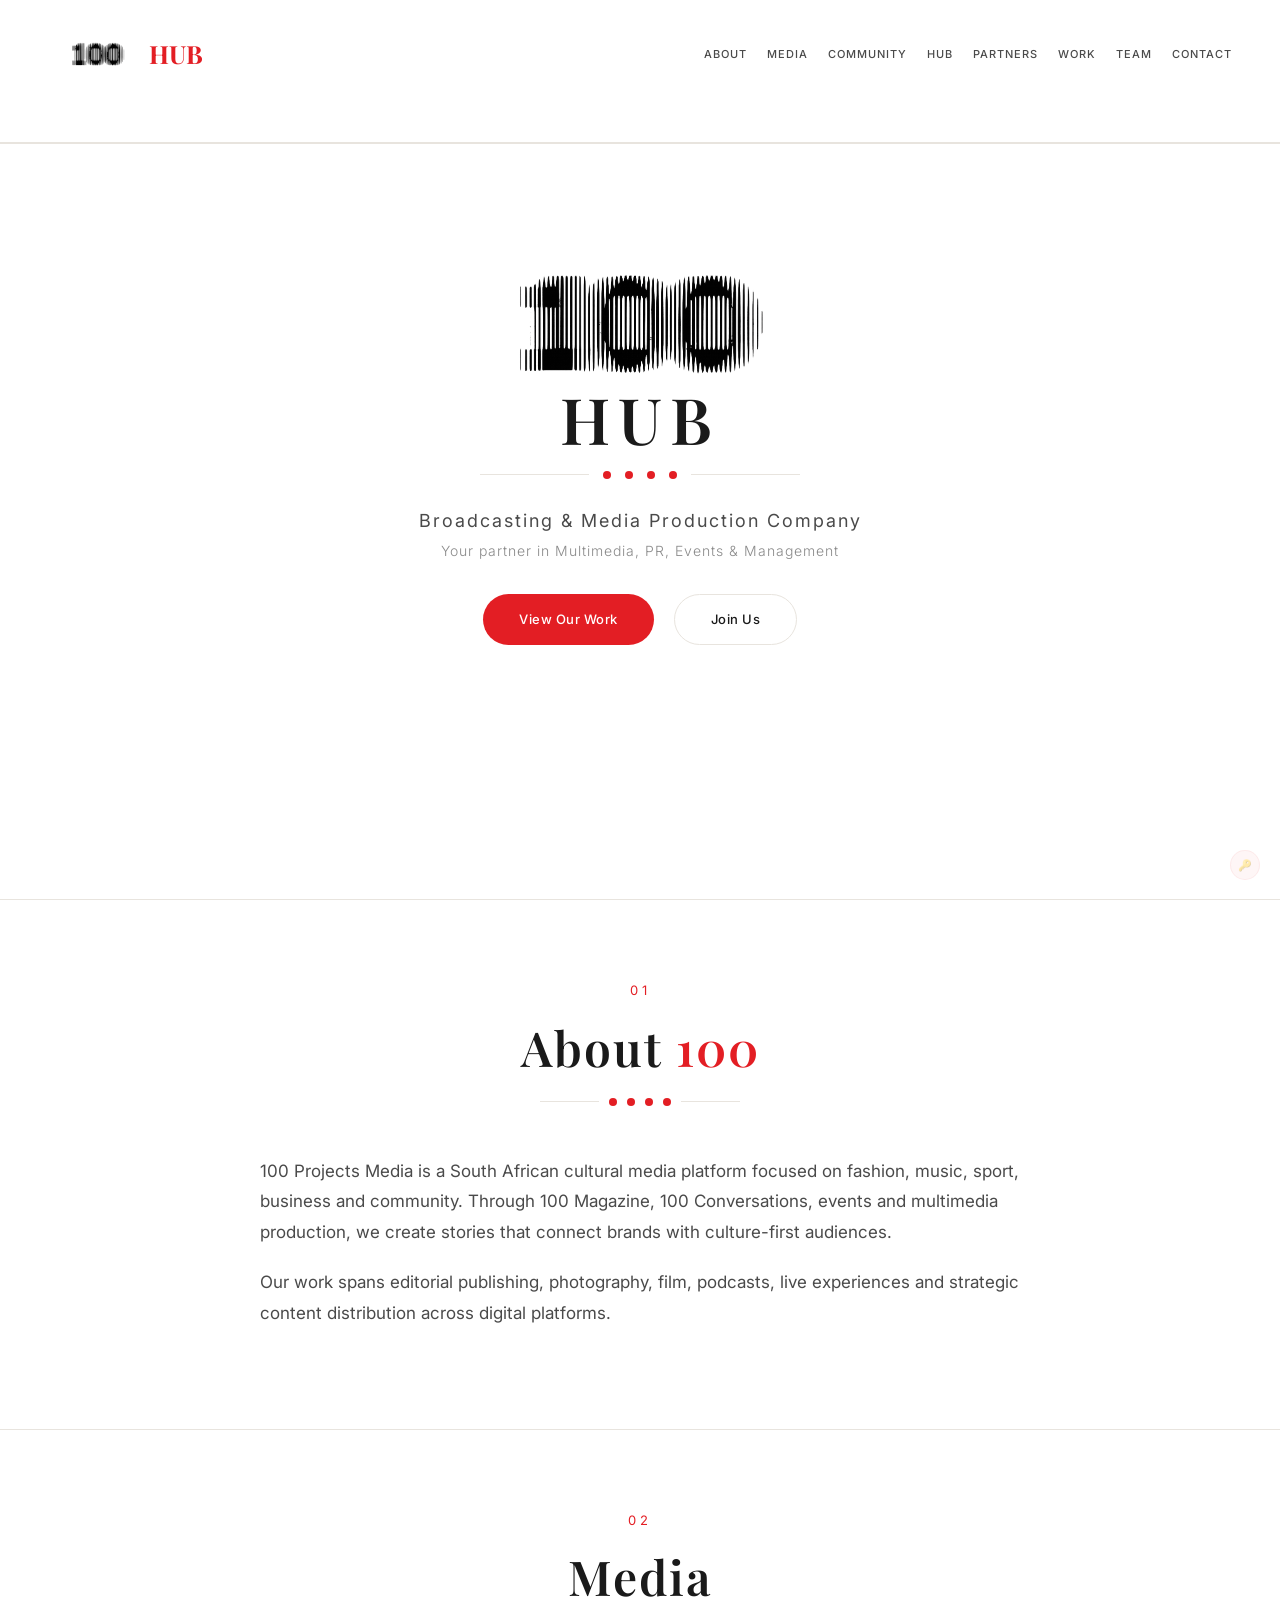
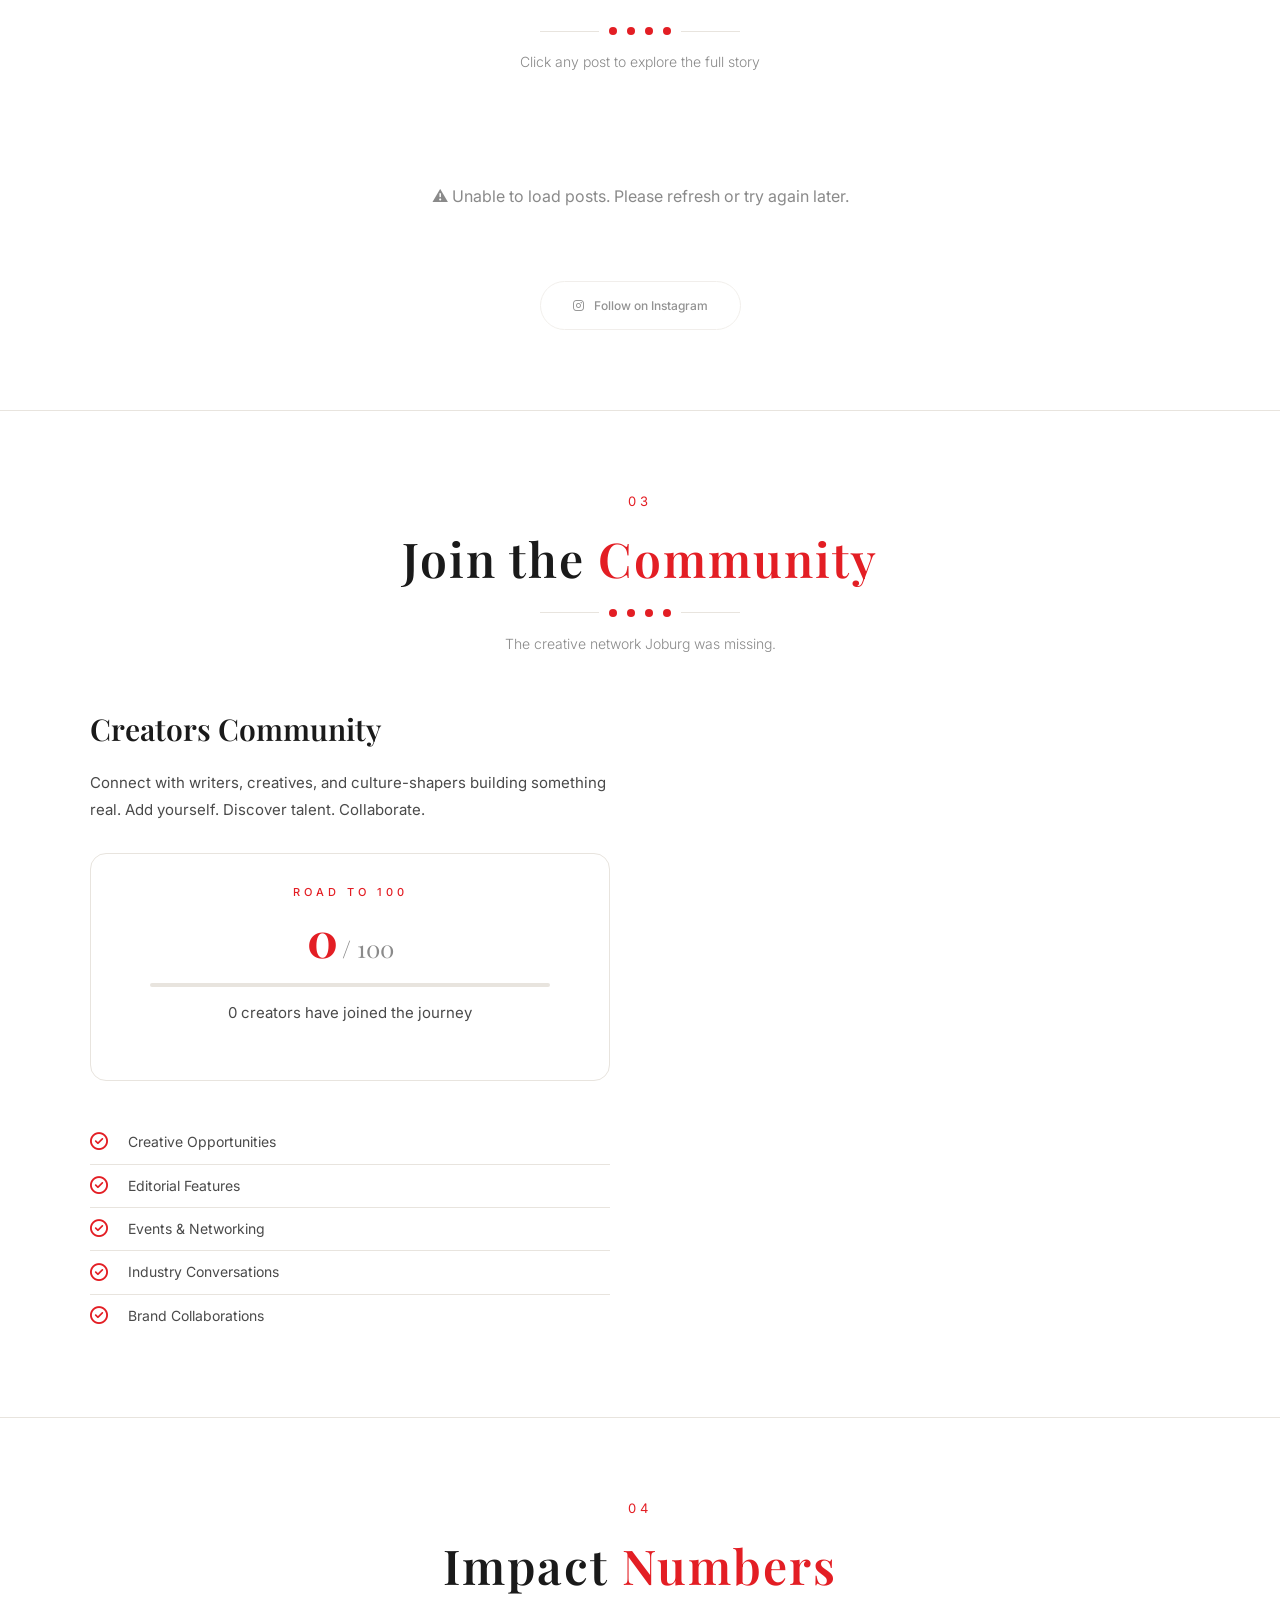
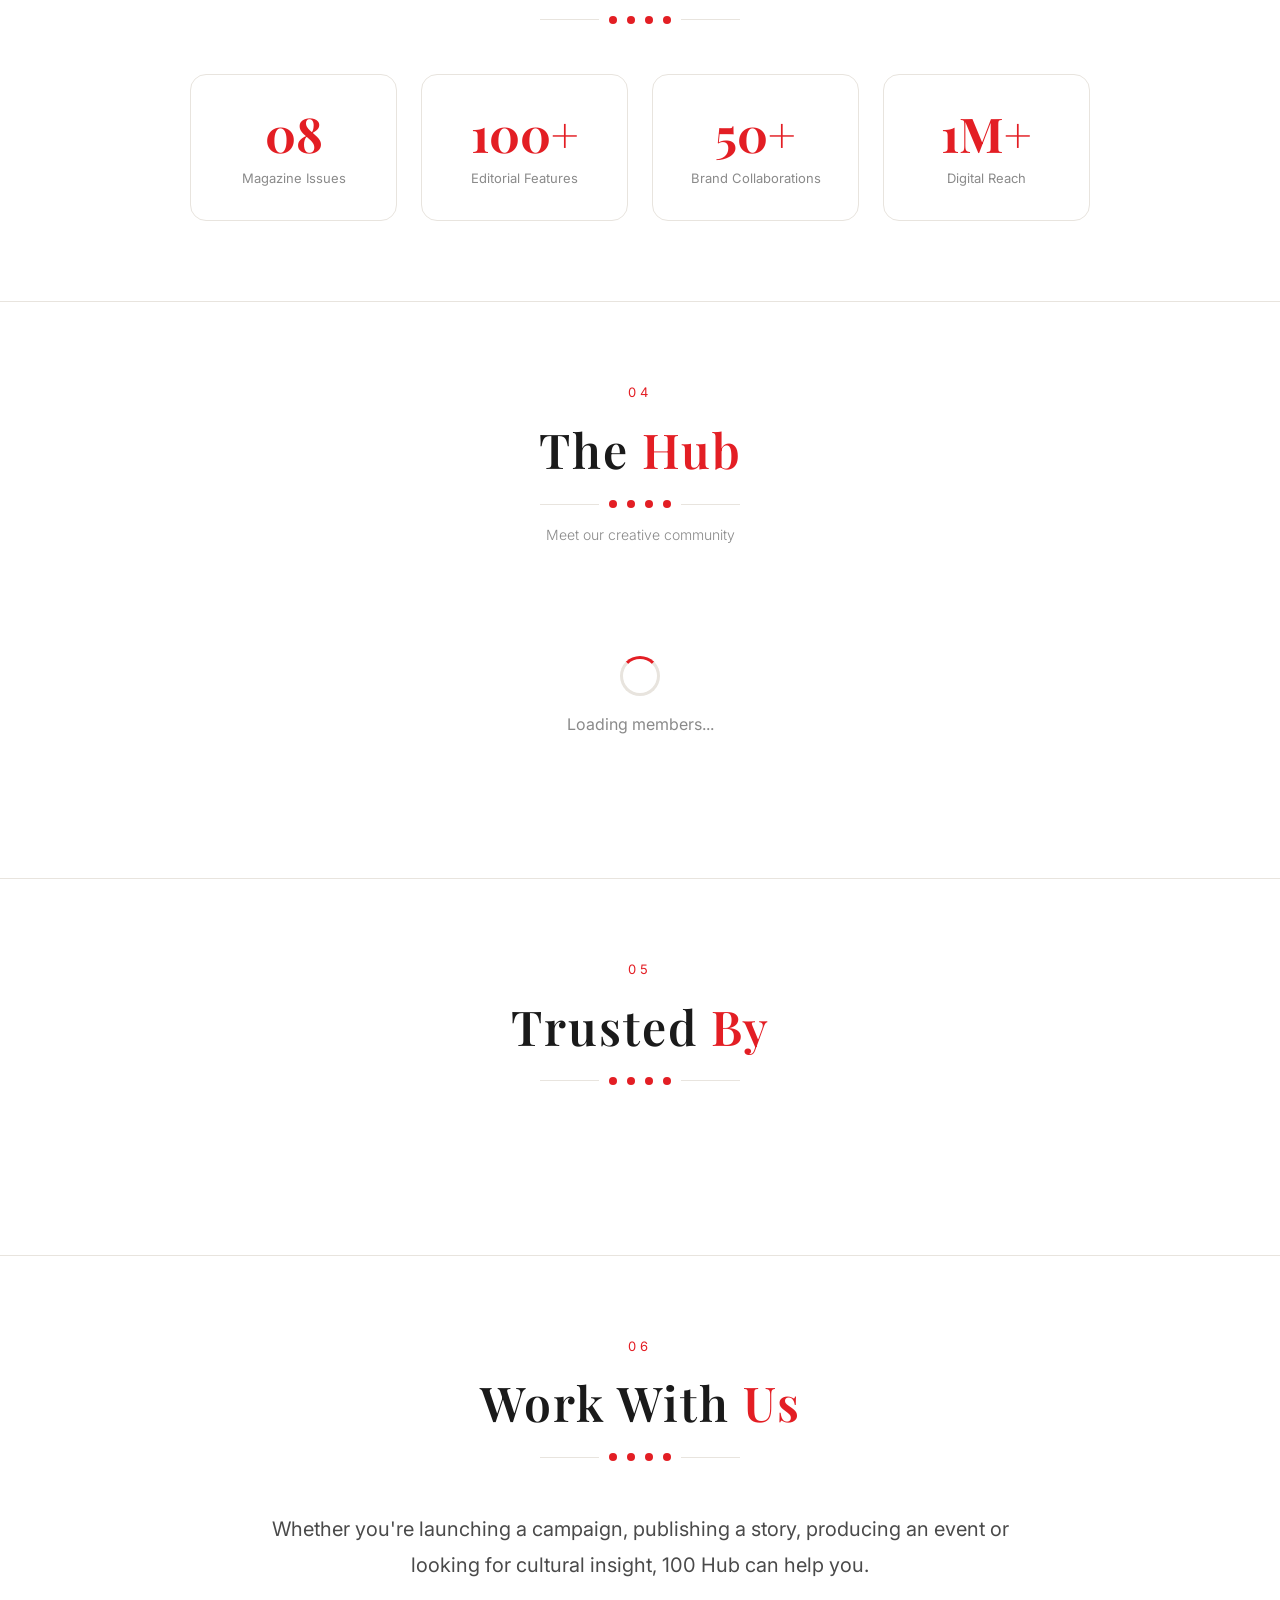
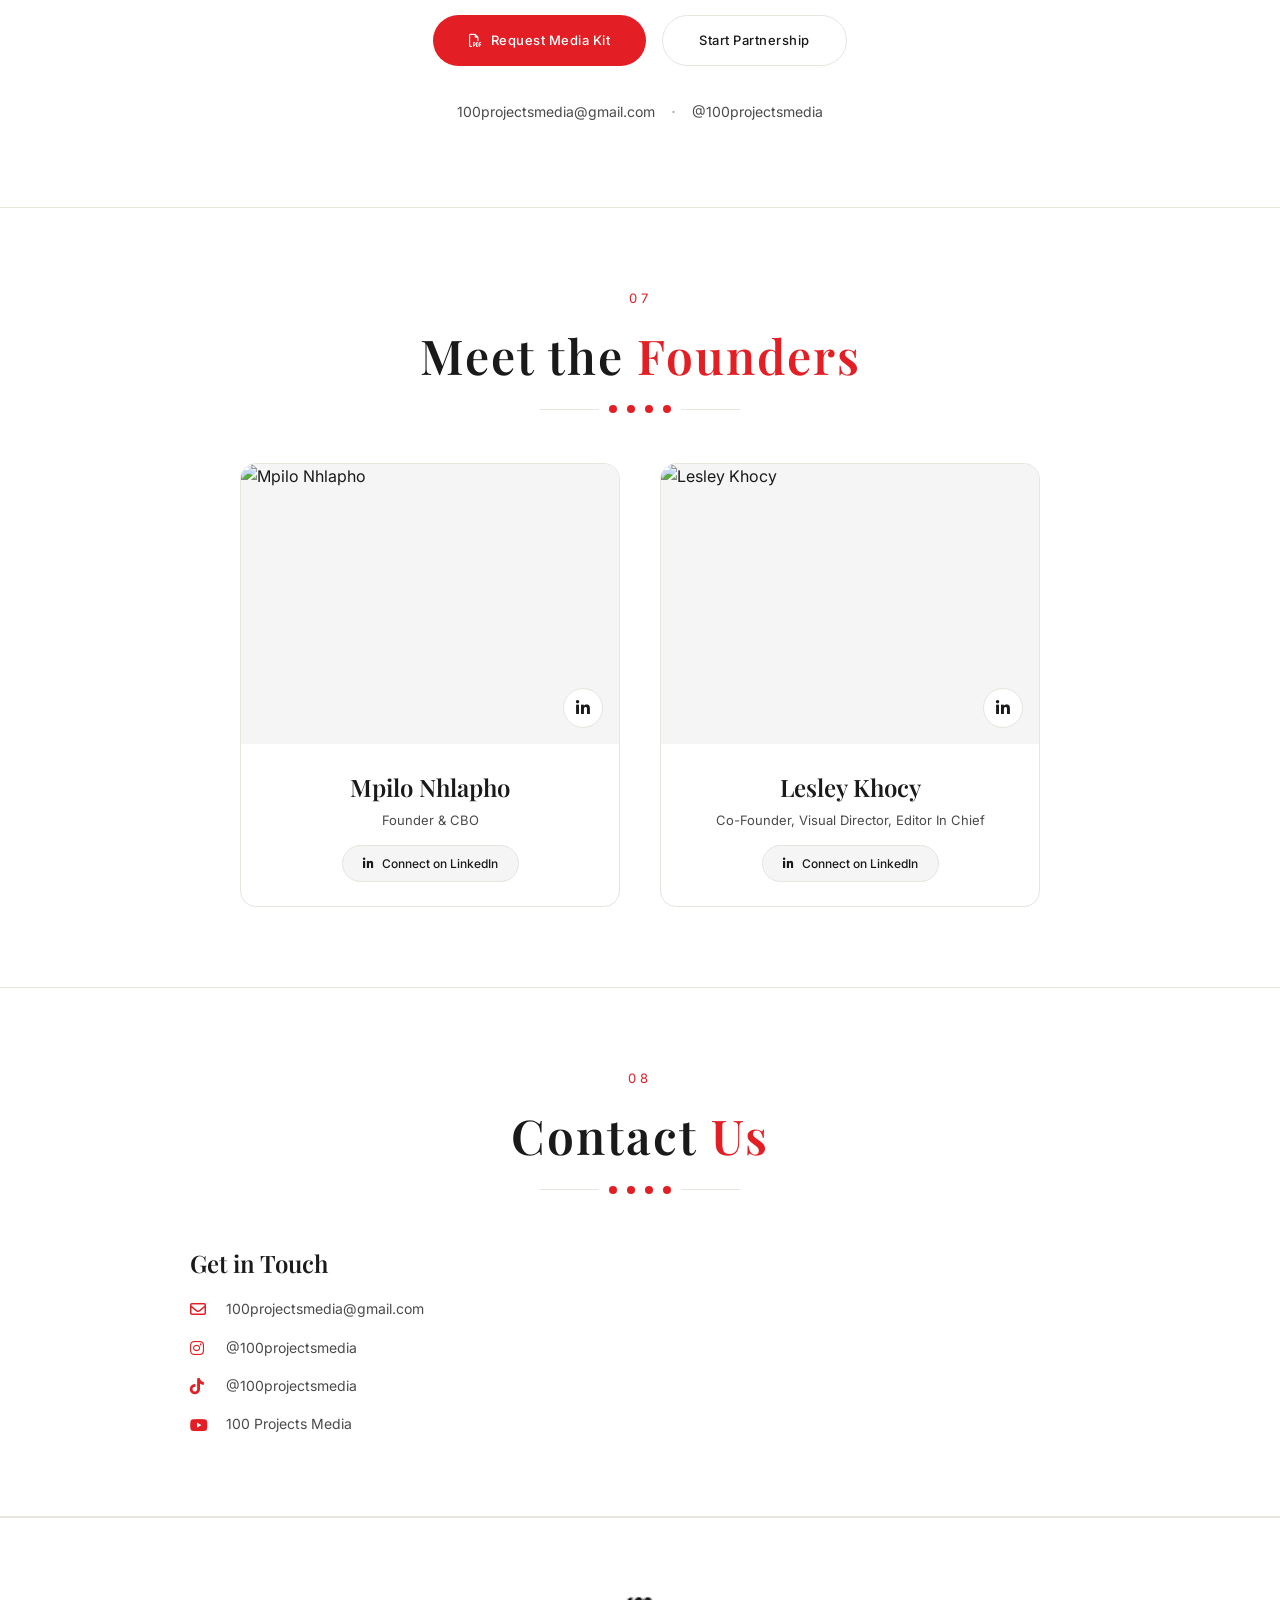
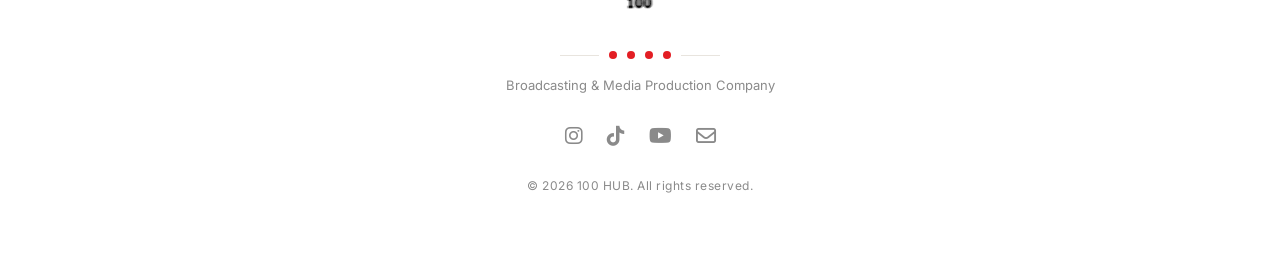
==== commit 0f2da2bd: "website update" ====
--- a/index.html
+++ b/index.html
@@ -30,11 +30,18 @@
         /* ---- HUB CARD ---- */
         .hub-card {
             transition: transform 0.2s ease, box-shadow 0.2s ease;
+            cursor: pointer;
+            background: var(--white);
+            border: 1px solid var(--gray-medium);
+            border-radius: var(--radius-sm);
+            overflow: hidden;
         }
         .hub-card:hover {
             transform: translateY(-4px);
             box-shadow: 0 12px 40px rgba(0,0,0,0.12);
-        }
+            border-color: var(--red);
+        }
+
         .hub-role-tag {
             display: inline-block;
             font-size: 11px;
@@ -42,6 +49,77 @@
             font-weight: 500;
             margin-top: 2px;
             opacity: 0.85;
+        }
+
+        /* Hub Card Enhanced Styles */
+        .hub-card .hub-image {
+            width: 100%;
+            aspect-ratio: 1 / 1;
+            overflow: hidden;
+            background: var(--gray-light);
+        }
+        .hub-card .hub-image img {
+            width: 100%;
+            height: 100%;
+            object-fit: cover;
+            transition: transform 0.6s ease;
+        }
+        .hub-card:hover .hub-image img {
+            transform: scale(1.05);
+        }
+
+        .hub-card .hub-info {
+            padding: 14px 16px 16px;
+            text-align: left;
+        }
+        .hub-card .hub-name {
+            font-family: 'Playfair Display', serif;
+            font-size: 16px;
+            font-weight: 600;
+            color: var(--text-primary);
+            margin-bottom: 2px;
+        }
+        .hub-card .hub-role {
+            font-size: 12px;
+            color: var(--red);
+            font-weight: 500;
+            margin-bottom: 6px;
+        }
+        .hub-card .hub-date {
+            font-size: 11px;
+            color: var(--text-muted);
+            margin-bottom: 6px;
+        }
+        .hub-card .hub-skills {
+            font-size: 12px;
+            color: var(--text-secondary);
+            line-height: 1.5;
+            margin-bottom: 8px;
+            display: -webkit-box;
+            -webkit-line-clamp: 2;
+            -webkit-box-orient: vertical;
+            overflow: hidden;
+        }
+        .hub-card .hub-links {
+            display: flex;
+            gap: 10px;
+            flex-wrap: wrap;
+            margin-top: 4px;
+        }
+        .hub-card .hub-links a {
+            display: inline-flex;
+            align-items: center;
+            gap: 4px;
+            font-size: 12px;
+            color: var(--text-muted);
+            text-decoration: none;
+            transition: var(--transition-fast);
+        }
+        .hub-card .hub-links a:hover {
+            color: var(--red);
+        }
+        .hub-card .hub-links a i {
+            font-size: 13px;
         }
 
         /* ---- MEMBER PROFILE MODAL ---- */
@@ -255,6 +333,110 @@
             border-color: var(--red);
         }
 
+        /* ---- HAMBURGER MENU ---- */
+        .hamburger {
+            display: none;
+            flex-direction: column;
+            gap: 5px;
+            cursor: pointer;
+            padding: 5px;
+            z-index: 1001;
+            background: none;
+            border: none;
+        }
+        .hamburger span {
+            display: block;
+            width: 25px;
+            height: 2px;
+            background: var(--text-primary);
+            transition: var(--transition-fast);
+            border-radius: 2px;
+        }
+        .hamburger.active span:nth-child(1) {
+            transform: rotate(45deg) translate(5px, 5px);
+        }
+        .hamburger.active span:nth-child(2) {
+            opacity: 0;
+        }
+        .hamburger.active span:nth-child(3) {
+            transform: rotate(-45deg) translate(5px, -5px);
+        }
+
+        /* Mobile Slide-out Menu */
+        .mobile-menu {
+            position: fixed;
+            top: 0;
+            right: -100%;
+            width: 280px;
+            height: 100vh;
+            background: var(--white);
+            z-index: 9999;
+            padding: 80px 30px 30px;
+            transition: right 0.35s ease;
+            box-shadow: -4px 0 30px rgba(0,0,0,0.1);
+            overflow-y: auto;
+        }
+        .mobile-menu.open {
+            right: 0;
+        }
+        .mobile-menu-overlay {
+            position: fixed;
+            inset: 0;
+            background: rgba(0,0,0,0.4);
+            z-index: 9998;
+            opacity: 0;
+            visibility: hidden;
+            transition: all 0.35s ease;
+        }
+        .mobile-menu-overlay.active {
+            opacity: 1;
+            visibility: visible;
+        }
+        .mobile-menu a {
+            display: block;
+            padding: 12px 0;
+            font-size: 15px;
+            font-weight: 500;
+            color: var(--text-primary);
+            text-decoration: none;
+            border-bottom: 1px solid var(--gray-medium);
+            transition: var(--transition-fast);
+        }
+        .mobile-menu a:hover {
+            color: var(--red);
+            padding-left: 8px;
+        }
+        .mobile-menu .mobile-menu-close {
+            position: absolute;
+            top: 20px;
+            right: 20px;
+            font-size: 24px;
+            cursor: pointer;
+            color: var(--text-muted);
+            background: none;
+            border: none;
+            transition: var(--transition-fast);
+        }
+        .mobile-menu .mobile-menu-close:hover {
+            color: var(--red);
+            transform: rotate(90deg);
+        }
+
+        @media (max-width: 820px) {
+            .hamburger {
+                display: flex;
+            }
+            .nav-links {
+                display: none !important;
+            }
+            .nav-inner {
+                justify-content: space-between !important;
+            }
+            .hub-grid {
+                grid-template-columns: repeat(2, 1fr) !important;
+            }
+        }
+
         @media (max-width: 480px) {
             .member-modal-content { width: 96%; }
             .member-modal-details { padding: 18px 20px 24px; }
@@ -268,6 +450,22 @@
                 width: 100%;
                 flex: none;
                 min-width: unset;
+            }
+            .mobile-menu {
+                width: 100%;
+            }
+            .hub-card .hub-info {
+                padding: 10px 12px 12px;
+            }
+            .hub-card .hub-name {
+                font-size: 14px;
+            }
+            .hub-card .hub-role {
+                font-size: 11px;
+            }
+            .hub-grid {
+                grid-template-columns: 1fr 1fr !important;
+                gap: 10px;
             }
         }
     </style>
@@ -290,6 +488,12 @@
                     <img src="Assets/100_Logo.png" alt="100 HUB" class="logo-img" />
                     <span class="logo-text"><span class="highlight-red">HUB</span></span>
                 </a>
+                <!-- Hamburger Button -->
+                <button class="hamburger" id="hamburgerBtn" aria-label="Toggle menu">
+                    <span></span>
+                    <span></span>
+                    <span></span>
+                </button>
                 <div class="nav-links">
                     <a href="#about">About</a>
                     <a href="#feed">Media</a>
@@ -303,6 +507,22 @@
             </div>
         </div>
     </nav>
+
+    <!-- Mobile Menu Overlay -->
+    <div class="mobile-menu-overlay" id="mobileMenuOverlay"></div>
+
+    <!-- Mobile Slide-out Menu -->
+    <div class="mobile-menu" id="mobileMenu">
+        <button class="mobile-menu-close" id="mobileMenuClose"><i class="fa-solid fa-xmark"></i></button>
+        <a href="#about" class="mobile-link">About</a>
+        <a href="#feed" class="mobile-link">Media</a>
+        <a href="#community" class="mobile-link">Community</a>
+        <a href="#hub" class="mobile-link">Hub</a>
+        <a href="#partners" class="mobile-link">Partners</a>
+        <a href="#work" class="mobile-link">Work</a>
+        <a href="#team" class="mobile-link">Team</a>
+        <a href="#contact" class="mobile-link">Contact</a>
+    </div>
 
     <!-- ==================== HERO ==================== -->
     <section class="hero" id="hero">
@@ -375,9 +595,16 @@
                     <p>Loading the latest dispatches...</p>
                 </div>
             </div>
-            <div class="see-more-container">
-                <a href="https://www.instagram.com/100projectsmedia" target="_blank" class="see-more-btn">
-                    See More Posts <i class="fa-solid fa-arrow-right"></i>
+            <!-- Load More Button -->
+            <div class="see-more-container" id="feedSeeMore" style="display:none;">
+                <button class="see-more-btn" onclick="loadMoreFeedPosts()" id="loadMoreFeedBtn">
+                    Load More Posts <i class="fa-solid fa-arrow-down"></i>
+                </button>
+            </div>
+            <!-- Instagram Link -->
+            <div class="see-more-container" style="margin-top:12px;">
+                <a href="https://www.instagram.com/100projectsmedia" target="_blank" class="see-more-btn" style="opacity:0.6; font-size:12px;">
+                    <i class="fa-brands fa-instagram"></i> Follow on Instagram
                 </a>
             </div>
         </div>
@@ -482,13 +709,15 @@
         <div class="signup-modal-overlay" id="signupModalOverlay"></div>
         <div class="signup-modal-content">
             <button class="signup-modal-close" id="signupModalClose"><i class="fa-solid fa-xmark"></i></button>
-            <h2 style="font-family:'Playfair Display',serif; font-size:28px; margin-bottom:8px;">Join the <span style="color:var(--red);">100 HUB</span></h2>
-            <p style="color:var(--text-muted); font-size:14px; margin-bottom:20px;">Apply to become a member of our creative community</p>
+            <div id="modalFormHeader">
+                <h2 style="font-family:'Playfair Display',serif; font-size:28px; margin-bottom:8px;">Join the <span style="color:var(--red);">100 HUB</span></h2>
+                <p style="color:var(--text-muted); font-size:14px; margin-bottom:20px;">Apply to become a member of our creative community</p>
+            </div>
             <form id="signupModalForm">
                 <div class="form-group">
-                    <label>Professional Photo (3 images)</label>
-                    <input type="file" id="memberPhotos" accept="image/*" multiple required />
-                    <small style="color:var(--text-muted); font-size:11px;">Upload up to 3 images (PNG, JPG, JPEG)</small>
+                    <label>Professional Photo (1-3 images)</label>
+                    <input type="file" id="memberPhotos" accept="image/*" multiple />
+                    <small style="color:var(--text-muted); font-size:11px;">Upload 1 to 3 images (PNG, JPG, JPEG)</small>
                 </div>
                 <div class="form-group">
                     <input type="text" id="modalMemberName" placeholder="Full Name" required />
@@ -536,7 +765,6 @@
                     You'll hear from us once your profile has been reviewed.
                 </p>
             </div>
-            </form>
         </div>
     </div>
 
@@ -762,7 +990,7 @@
         // ==========================================
         // ARTICLES — SHEET.BEST API (Google Sheets)
         // ==========================================
-        const ARTICLES_API_URL = 'https://api.sheetbest.com/sheets/ea89e6d2-3087-4506-ab5b-31e9802bcd62';
+        const ARTICLES_API_URL = 'https://api.sheetbest.com/sheets/7fb06936-5f4f-4ca5-bb81-b4e8af870b57/tabs/Articles';
         let articleLinks = {};
 
         async function loadArticles() {
@@ -832,14 +1060,15 @@
 
         // ==========================================
         // CLOUDINARY IMAGE OPTIMIZER
-        // Automatically adds quality + format + resize transforms to Cloudinary URLs
         // ==========================================
         function optimizeImage(url, width = 800) {
             if (!url) return url;
             if (!url.includes('res.cloudinary.com')) return url;
-            // Insert transformation before /upload/
             return url.replace('/upload/', `/upload/f_auto,q_auto:good,w_${width},c_limit/`);
         }
+
+        // ==========================================
+        // HUB MEMBERS
         // ==========================================
         let allHubMembers = [];
         let hubShowingAll = false;
@@ -882,15 +1111,56 @@
             const toShow = hubShowingAll ? allHubMembers : allHubMembers.slice(0, HUB_INITIAL);
 
             container.innerHTML = toShow.map(member => {
-                const img = optimizeImage(member.selectedImage || member.image1 || 'Assets/100_Logo.png', 600);
+                const img = optimizeImage(member.selectedImage || member.image1 || 'Assets/100_Logo.png', 400);
+                const joinDate = member.timestamp
+                    ? new Date(member.timestamp).toLocaleDateString('en-US', { month: 'long', year: 'numeric' })
+                    : '';
+                
+                // Website link
+                let websiteHtml = '';
+                if (member.website) {
+                    const display = member.website.replace(/^https?:\/\//, '').replace(/\/$/, '');
+                    websiteHtml = `
+                        <a href="${member.website}" target="_blank" rel="noopener" class="hub-website" title="Website">
+                            <i class="fa-regular fa-globe"></i> ${display}
+                        </a>
+                    `;
+                }
+
+                // Social link
+                let socialHtml = '';
+                if (member.socialPlatform && member.socialHandle) {
+                    const meta = SOCIAL_META[member.socialPlatform];
+                    if (meta) {
+                        const url = meta.url(member.socialHandle);
+                        socialHtml = `
+                            <a href="${url}" target="_blank" rel="noopener" class="hub-social" title="${meta.label}">
+                                <i class="${meta.icon}"></i> @${member.socialHandle}
+                            </a>
+                        `;
+                    }
+                }
+
+                // Skills/Description - show truncated
+                let skillsHtml = '';
+                if (member.skills) {
+                    skillsHtml = `<div class="hub-skills">${member.skills}</div>`;
+                }
+
                 return `
-                    <div class="hub-card" onclick="openMemberModal('${member.email}')" style="cursor:pointer;">
+                    <div class="hub-card" onclick="openMemberModal('${member.email}')">
                         <div class="hub-image">
                             <img src="${img}" alt="${member.name}" loading="lazy" />
                         </div>
                         <div class="hub-info">
                             <h3 class="hub-name">${member.name}</h3>
-                            <span class="hub-role-tag">${member.role || ''}</span>
+                            <div class="hub-role">${member.role || ''}</div>
+                            ${joinDate ? `<div class="hub-date"><i class="fa-regular fa-calendar"></i> Joined ${joinDate}</div>` : ''}
+                            ${skillsHtml}
+                            <div class="hub-links">
+                                ${websiteHtml}
+                                ${socialHtml}
+                            </div>
                         </div>
                     </div>
                 `;
@@ -1014,6 +1284,42 @@
         }
 
         // ==========================================
+        // HAMBURGER MENU
+        // ==========================================
+        const hamburgerBtn = document.getElementById('hamburgerBtn');
+        const mobileMenu = document.getElementById('mobileMenu');
+        const mobileMenuOverlay = document.getElementById('mobileMenuOverlay');
+        const mobileMenuClose = document.getElementById('mobileMenuClose');
+
+        function toggleMobileMenu() {
+            hamburgerBtn.classList.toggle('active');
+            mobileMenu.classList.toggle('open');
+            mobileMenuOverlay.classList.toggle('active');
+            document.body.style.overflow = mobileMenu.classList.contains('open') ? 'hidden' : '';
+        }
+
+        function closeMobileMenu() {
+            hamburgerBtn.classList.remove('active');
+            mobileMenu.classList.remove('open');
+            mobileMenuOverlay.classList.remove('active');
+            document.body.style.overflow = '';
+        }
+
+        hamburgerBtn.addEventListener('click', toggleMobileMenu);
+        mobileMenuOverlay.addEventListener('click', closeMobileMenu);
+        mobileMenuClose.addEventListener('click', closeMobileMenu);
+
+        document.querySelectorAll('.mobile-link').forEach(link => {
+            link.addEventListener('click', function(e) {
+                closeMobileMenu();
+                const target = document.querySelector(this.getAttribute('href'));
+                if (target) {
+                    target.scrollIntoView({ behavior: 'smooth' });
+                }
+            });
+        });
+
+        // ==========================================
         // SIGNUP MODAL
         // ==========================================
         const signupModal = document.getElementById('signupModal');
@@ -1023,6 +1329,9 @@
         function openSignupModal() {
             signupModal.classList.add('active');
             document.body.style.overflow = 'hidden';
+            document.getElementById('modalFormHeader').style.display = 'block';
+            document.getElementById('signupModalForm').style.display = 'block';
+            document.getElementById('modalFormSuccess').style.display = 'none';
         }
 
         function closeSignupModal() {
@@ -1044,7 +1353,7 @@
         });
 
         // ==========================================
-        // SIGNUP MODAL FORM SUBMISSION - FIXED
+        // SIGNUP MODAL FORM SUBMISSION
         // ==========================================
         document.getElementById('signupModalForm').addEventListener('submit', async function(e) {
             e.preventDefault();
@@ -1066,6 +1375,11 @@
 
             if (files.length === 0) {
                 alert('Please upload at least one photo.');
+                return;
+            }
+
+            if (files.length > 3) {
+                alert('Please upload a maximum of 3 photos.');
                 return;
             }
 
@@ -1126,6 +1440,7 @@
                 const result = await response.json();
 
                 if (result.success) {
+                    document.getElementById('modalFormHeader').style.display = 'none';
                     form.style.display = 'none';
                     successDiv.style.display = 'block';
                     fileInput.value = '';
@@ -1142,10 +1457,15 @@
         });
 
         // ==========================================
-        // FETCH AND RENDER FEED
-        // ==========================================
+        // FETCH AND RENDER FEED - WITH LOAD MORE
+        // ==========================================
+        let allFeedPosts = [];
+        let feedDisplayCount = 6;
+        const FEED_INCREMENT = 6;
+
         async function fetchFeed() {
             const container = document.getElementById('instagramFeed');
+            const seeMoreWrap = document.getElementById('feedSeeMore');
 
             try {
                 const response = await fetch(FEED_URL);
@@ -1156,10 +1476,24 @@
 
                 if (!posts || posts.length === 0) {
                     container.innerHTML = `<div class="feed-empty"><p>No posts found. Check back later!</p></div>`;
+                    seeMoreWrap.style.display = 'none';
                     return;
                 }
 
-                renderPosts(posts, container);
+                allFeedPosts = posts;
+                feedDisplayCount = Math.min(6, allFeedPosts.length);
+                renderPosts(allFeedPosts.slice(0, feedDisplayCount), container);
+
+                // Show "Load More" if there are more posts
+                if (allFeedPosts.length > feedDisplayCount) {
+                    seeMoreWrap.style.display = 'block';
+                    const btn = document.getElementById('loadMoreFeedBtn');
+                    if (btn) {
+                        btn.innerHTML = `Load More Posts (${allFeedPosts.length - feedDisplayCount} left) <i class="fa-solid fa-arrow-down"></i>`;
+                    }
+                } else {
+                    seeMoreWrap.style.display = 'none';
+                }
             } catch (error) {
                 console.error('Feed error:', error);
                 container.innerHTML = `
@@ -1167,6 +1501,7 @@
                         <p>⚠️ Unable to load posts. Please refresh or try again later.</p>
                     </div>
                 `;
+                seeMoreWrap.style.display = 'none';
             }
         }
 
@@ -1235,6 +1570,7 @@
                 `;
             }).join('');
 
+            // Attach click events to feed items
             document.querySelectorAll('.feed-item').forEach(item => {
                 item.addEventListener('click', function(e) {
                     if (e.target.closest('.feed-link')) return;
@@ -1245,6 +1581,7 @@
                 });
             });
 
+            // Auto-play videos in viewport
             document.querySelectorAll('.feed-image video').forEach(video => {
                 video.addEventListener('mouseenter', () => video.play());
                 video.addEventListener('mouseleave', () => video.pause());
@@ -1252,6 +1589,27 @@
                     video.play();
                 }
             });
+        }
+
+        // Load more feed posts
+        function loadMoreFeedPosts() {
+            const container = document.getElementById('instagramFeed');
+            const seeMoreWrap = document.getElementById('feedSeeMore');
+            
+            const newCount = Math.min(feedDisplayCount + FEED_INCREMENT, allFeedPosts.length);
+            feedDisplayCount = newCount;
+            
+            renderPosts(allFeedPosts.slice(0, feedDisplayCount), container);
+            
+            // Update button or hide if all posts shown
+            if (feedDisplayCount >= allFeedPosts.length) {
+                seeMoreWrap.style.display = 'none';
+            } else {
+                const btn = document.getElementById('loadMoreFeedBtn');
+                if (btn) {
+                    btn.innerHTML = `Load More Posts (${allFeedPosts.length - feedDisplayCount} left) <i class="fa-solid fa-arrow-down"></i>`;
+                }
+            }
         }
 
         // ==========================================
@@ -1435,7 +1793,7 @@
         // ==========================================
         // SMOOTH SCROLL
         // ==========================================
-        document.querySelectorAll('.nav-links a, .hero-actions a').forEach(link => {
+        document.querySelectorAll('.nav-links a, .hero-actions a, .mobile-link').forEach(link => {
             link.addEventListener('click', function(e) {
                 const href = this.getAttribute('href');
                 if (href && href.startsWith('#')) {
--- a/style.css
+++ b/style.css
@@ -190,6 +190,96 @@
 }
 
 /* ==========================================
+   HAMBURGER MENU
+   ========================================== */
+.hamburger {
+    display: none;
+    flex-direction: column;
+    gap: 5px;
+    cursor: pointer;
+    padding: 5px;
+    z-index: 1001;
+    background: none;
+    border: none;
+}
+.hamburger span {
+    display: block;
+    width: 25px;
+    height: 2px;
+    background: var(--text-primary);
+    transition: var(--transition-fast);
+    border-radius: 2px;
+}
+.hamburger.active span:nth-child(1) {
+    transform: rotate(45deg) translate(5px, 5px);
+}
+.hamburger.active span:nth-child(2) {
+    opacity: 0;
+}
+.hamburger.active span:nth-child(3) {
+    transform: rotate(-45deg) translate(5px, -5px);
+}
+
+.mobile-menu {
+    position: fixed;
+    top: 0;
+    right: -100%;
+    width: 280px;
+    height: 100vh;
+    background: var(--white);
+    z-index: 9999;
+    padding: 80px 30px 30px;
+    transition: right 0.35s ease;
+    box-shadow: -4px 0 30px rgba(0,0,0,0.1);
+    overflow-y: auto;
+}
+.mobile-menu.open {
+    right: 0;
+}
+.mobile-menu-overlay {
+    position: fixed;
+    inset: 0;
+    background: rgba(0,0,0,0.4);
+    z-index: 9998;
+    opacity: 0;
+    visibility: hidden;
+    transition: all 0.35s ease;
+}
+.mobile-menu-overlay.active {
+    opacity: 1;
+    visibility: visible;
+}
+.mobile-menu a {
+    display: block;
+    padding: 12px 0;
+    font-size: 15px;
+    font-weight: 500;
+    color: var(--text-primary);
+    text-decoration: none;
+    border-bottom: 1px solid var(--gray-medium);
+    transition: var(--transition-fast);
+}
+.mobile-menu a:hover {
+    color: var(--red);
+    padding-left: 8px;
+}
+.mobile-menu .mobile-menu-close {
+    position: absolute;
+    top: 20px;
+    right: 20px;
+    font-size: 24px;
+    cursor: pointer;
+    color: var(--text-muted);
+    background: none;
+    border: none;
+    transition: var(--transition-fast);
+}
+.mobile-menu .mobile-menu-close:hover {
+    color: var(--red);
+    transform: rotate(90deg);
+}
+
+/* ==========================================
    SECTIONS
    ========================================== */
 section {
@@ -942,6 +1032,7 @@
     border-radius: var(--radius-sm);
     overflow: hidden;
     transition: var(--transition);
+    cursor: pointer;
 }
 .hub-card:hover {
     transform: translateY(-4px);
@@ -949,13 +1040,13 @@
     box-shadow: var(--shadow-red);
 }
 
-.hub-image {
+.hub-card .hub-image {
     width: 100%;
     aspect-ratio: 1 / 1;
     overflow: hidden;
     background: var(--gray-light);
 }
-.hub-image img {
+.hub-card .hub-image img {
     width: 100%;
     height: 100%;
     object-fit: cover;
@@ -965,20 +1056,58 @@
     transform: scale(1.05);
 }
 
-.hub-info {
-    padding: 12px 16px;
-    text-align: center;
-}
-.hub-name {
+.hub-card .hub-info {
+    padding: 14px 16px 16px;
+    text-align: left;
+}
+.hub-card .hub-name {
     font-family: 'Playfair Display', serif;
     font-size: 16px;
     font-weight: 600;
     color: var(--text-primary);
     margin-bottom: 2px;
 }
-.hub-date {
+.hub-card .hub-role {
+    font-size: 12px;
+    color: var(--red);
+    font-weight: 500;
+    margin-bottom: 6px;
+}
+.hub-card .hub-date {
     font-size: 11px;
     color: var(--text-muted);
+    margin-bottom: 6px;
+}
+.hub-card .hub-skills {
+    font-size: 12px;
+    color: var(--text-secondary);
+    line-height: 1.5;
+    margin-bottom: 8px;
+    display: -webkit-box;
+    -webkit-line-clamp: 2;
+    -webkit-box-orient: vertical;
+    overflow: hidden;
+}
+.hub-card .hub-links {
+    display: flex;
+    gap: 10px;
+    flex-wrap: wrap;
+    margin-top: 4px;
+}
+.hub-card .hub-links a {
+    display: inline-flex;
+    align-items: center;
+    gap: 4px;
+    font-size: 12px;
+    color: var(--text-muted);
+    text-decoration: none;
+    transition: var(--transition-fast);
+}
+.hub-card .hub-links a:hover {
+    color: var(--red);
+}
+.hub-card .hub-links a i {
+    font-size: 13px;
 }
 
 .hub-loading,
@@ -1465,6 +1594,121 @@
 }
 
 /* ==========================================
+   PIN PROTECTION
+   ========================================== */
+.pin-overlay {
+    position: fixed;
+    inset: 0;
+    z-index: 5000;
+    display: flex;
+    align-items: center;
+    justify-content: center;
+    background: var(--pure-white);
+}
+.pin-overlay.hidden {
+    display: none;
+}
+.pin-box {
+    text-align: center;
+    max-width: 400px;
+    width: 90%;
+    padding: 40px;
+}
+.pin-box .lock-icon {
+    font-size: 48px;
+    color: var(--red);
+    margin-bottom: 16px;
+}
+.pin-box h2 {
+    font-family: 'Playfair Display', serif;
+    font-size: 28px;
+    color: var(--text-primary);
+    margin-bottom: 8px;
+}
+.pin-box p {
+    color: var(--text-muted);
+    font-size: 14px;
+    margin-bottom: 24px;
+}
+.pin-box .pin-inputs {
+    display: flex;
+    gap: 12px;
+    justify-content: center;
+    margin-bottom: 20px;
+}
+.pin-box .pin-inputs input {
+    width: 55px;
+    height: 65px;
+    text-align: center;
+    font-size: 28px;
+    font-weight: 600;
+    border: 2px solid var(--gray-medium);
+    border-radius: var(--radius-sm);
+    background: var(--white);
+    color: var(--text-primary);
+    transition: var(--transition-fast);
+    font-family: 'Inter', sans-serif;
+}
+.pin-box .pin-inputs input:focus {
+    outline: none;
+    border-color: var(--red);
+    box-shadow: var(--shadow-red);
+}
+.pin-box .pin-inputs input.error {
+    border-color: #ff4444;
+    animation: shake 0.4s ease;
+}
+.pin-box .pin-error {
+    color: #ff4444;
+    font-size: 13px;
+    min-height: 24px;
+    margin-bottom: 12px;
+}
+.pin-box .pin-actions {
+    display: flex;
+    gap: 12px;
+    justify-content: center;
+}
+.pin-box .pin-actions button {
+    padding: 10px 32px;
+    border-radius: 60px;
+    font-size: 13px;
+    font-weight: 500;
+    cursor: pointer;
+    transition: var(--transition-fast);
+}
+.pin-box .pin-actions .btn-pin-submit {
+    background: var(--red);
+    color: var(--white);
+    border: none;
+}
+.pin-box .pin-actions .btn-pin-submit:hover {
+    background: var(--red-dark);
+    transform: translateY(-2px);
+    box-shadow: var(--shadow-red);
+}
+.pin-box .pin-actions .btn-pin-clear {
+    background: transparent;
+    color: var(--text-secondary);
+    border: 1px solid var(--gray-medium);
+}
+.pin-box .pin-actions .btn-pin-clear:hover {
+    border-color: var(--red);
+    color: var(--red);
+}
+.pin-box .pin-attempts {
+    font-size: 12px;
+    color: var(--text-muted);
+    margin-top: 16px;
+}
+
+@keyframes shake {
+    0%, 100% { transform: translateX(0); }
+    25% { transform: translateX(-10px); }
+    75% { transform: translateX(10px); }
+}
+
+/* ==========================================
    RESPONSIVE BREAKPOINTS
    ========================================== */
 
@@ -1490,9 +1734,14 @@
         display: none !important;
     }
     
+    /* Hamburger visible */
+    .hamburger {
+        display: flex !important;
+    }
+    
     /* Center logo and text on mobile */
     .nav-inner {
-        justify-content: center;
+        justify-content: space-between !important;
     }
     
     .logo-img { 
@@ -1526,6 +1775,14 @@
     }
     .work-text { font-size: 17px; }
     .signup-modal-content { padding: 24px; }
+    .pin-box .pin-inputs input {
+        width: 45px;
+        height: 55px;
+        font-size: 24px;
+    }
+    .pin-box {
+        padding: 24px;
+    }
 }
 
 @media (max-width: 600px) {
@@ -1568,6 +1825,12 @@
     }
     .hub-grid { grid-template-columns: repeat(2, 1fr); gap: 12px; }
     .hub-name { font-size: 14px; }
+    .hub-card .hub-info {
+        padding: 10px 12px 12px;
+    }
+    .hub-card .hub-role {
+        font-size: 11px;
+    }
     .work-actions { 
         flex-direction: column; 
         align-items: center; 
@@ -1594,6 +1857,9 @@
     .contact-item { font-size: 13px; }
     .team-image { height: 220px; }
     .signup-modal-content { padding: 20px; }
+    .mobile-menu {
+        width: 100%;
+    }
 }
 
 @media (max-width: 420px) {
@@ -1676,6 +1942,17 @@
         padding: 12px 20px;
     }
     .signup-modal-content { padding: 16px; }
+    .pin-box .pin-inputs input {
+        width: 40px;
+        height: 50px;
+        font-size: 20px;
+    }
+    .pin-box {
+        padding: 16px;
+    }
+    .pin-box h2 {
+        font-size: 22px;
+    }
 }
 
 /* ==========================================
@@ -1686,7 +1963,8 @@
     .navbar,
     .post-modal,
     #postIdTool,
-    .signup-modal {
+    .signup-modal,
+    .pin-overlay {
         display: none !important;
     }
     body {
@@ -1710,4 +1988,4 @@
     .partner-logo-item {
         border: 1px solid #ddd;
     }
-}+}   
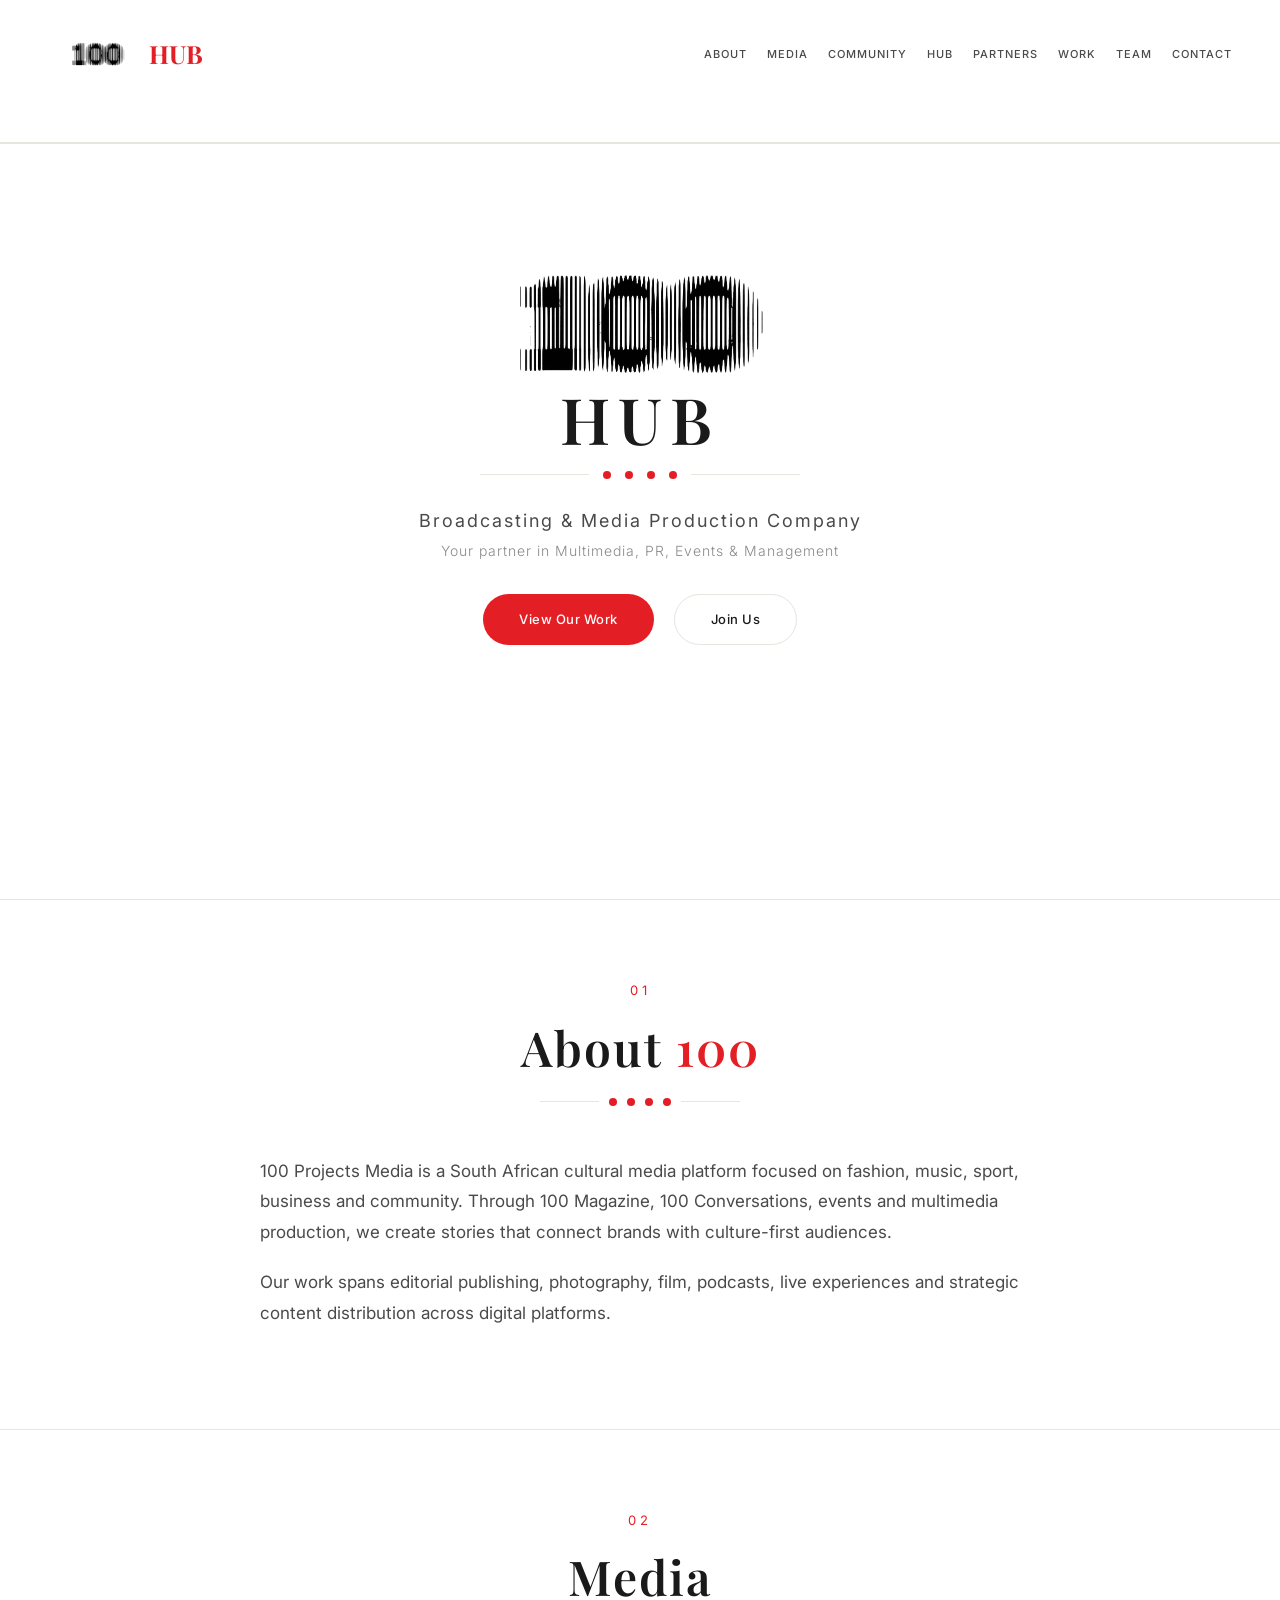
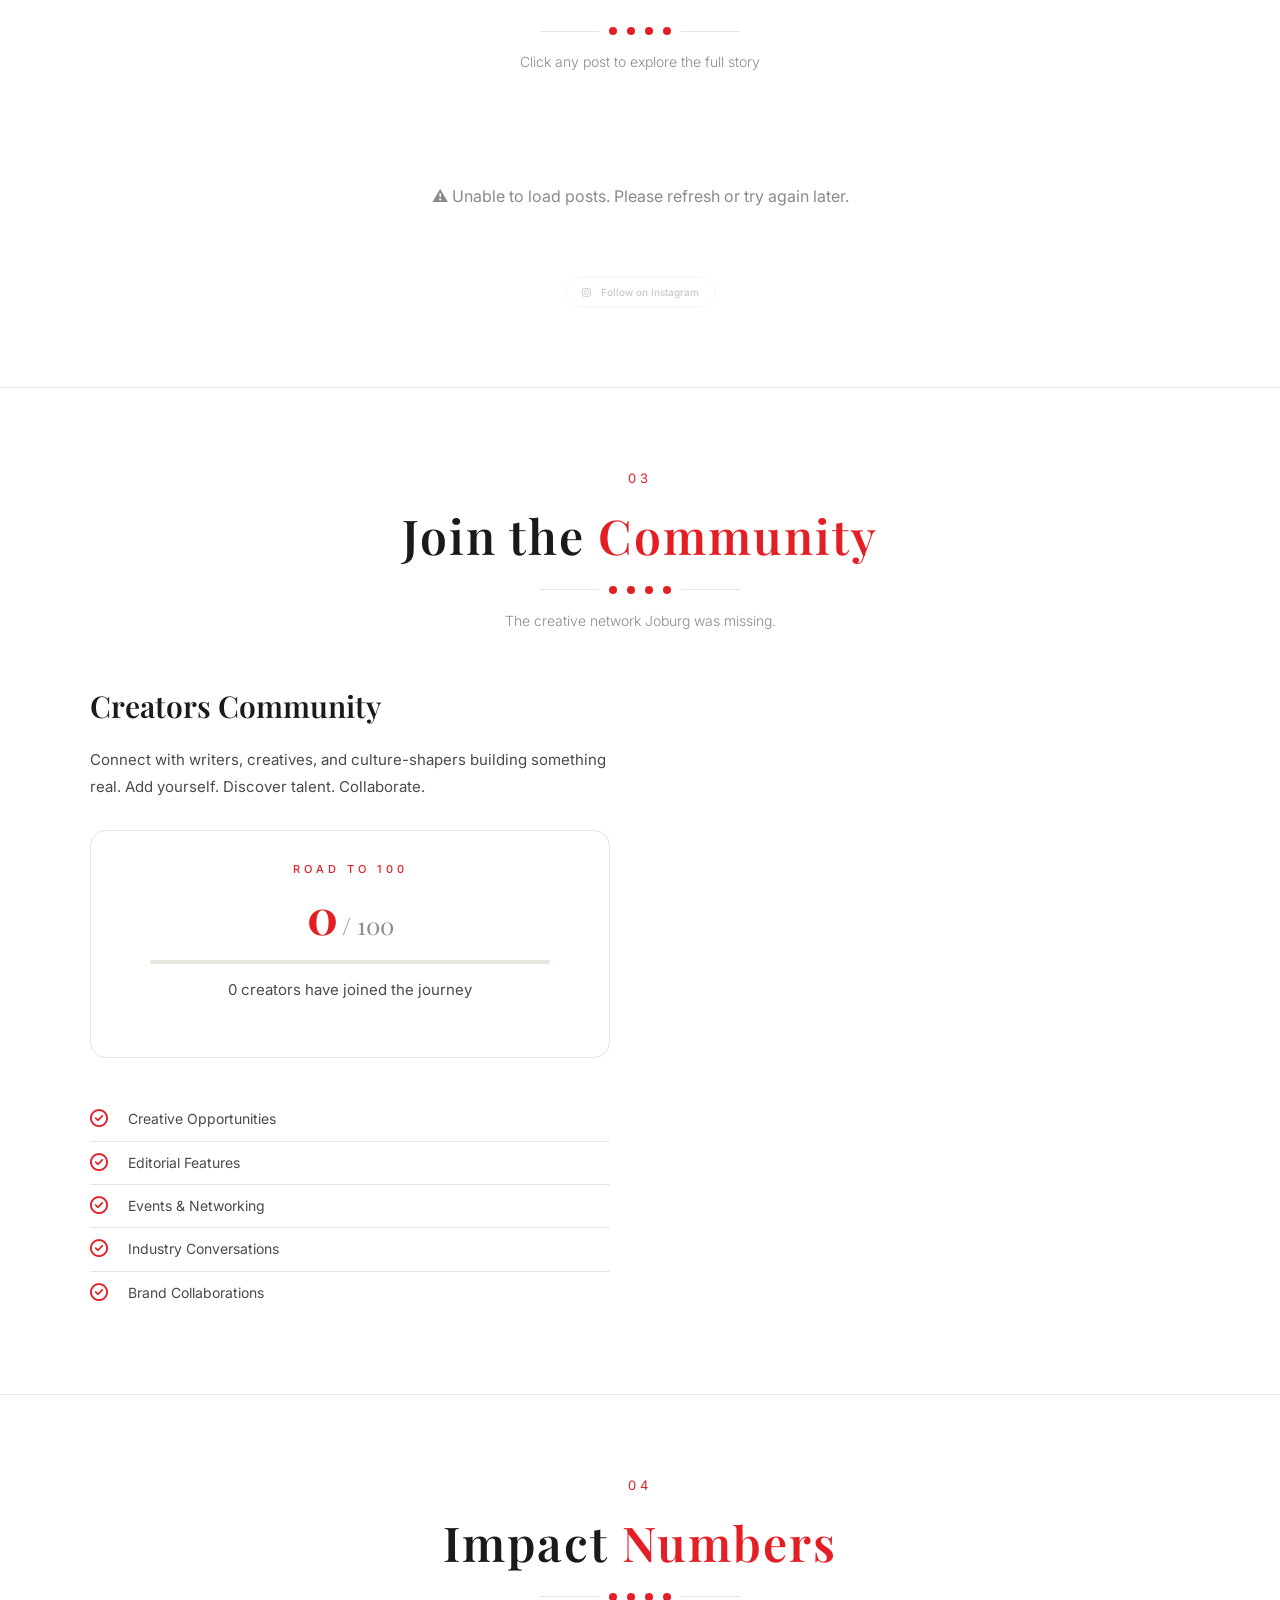
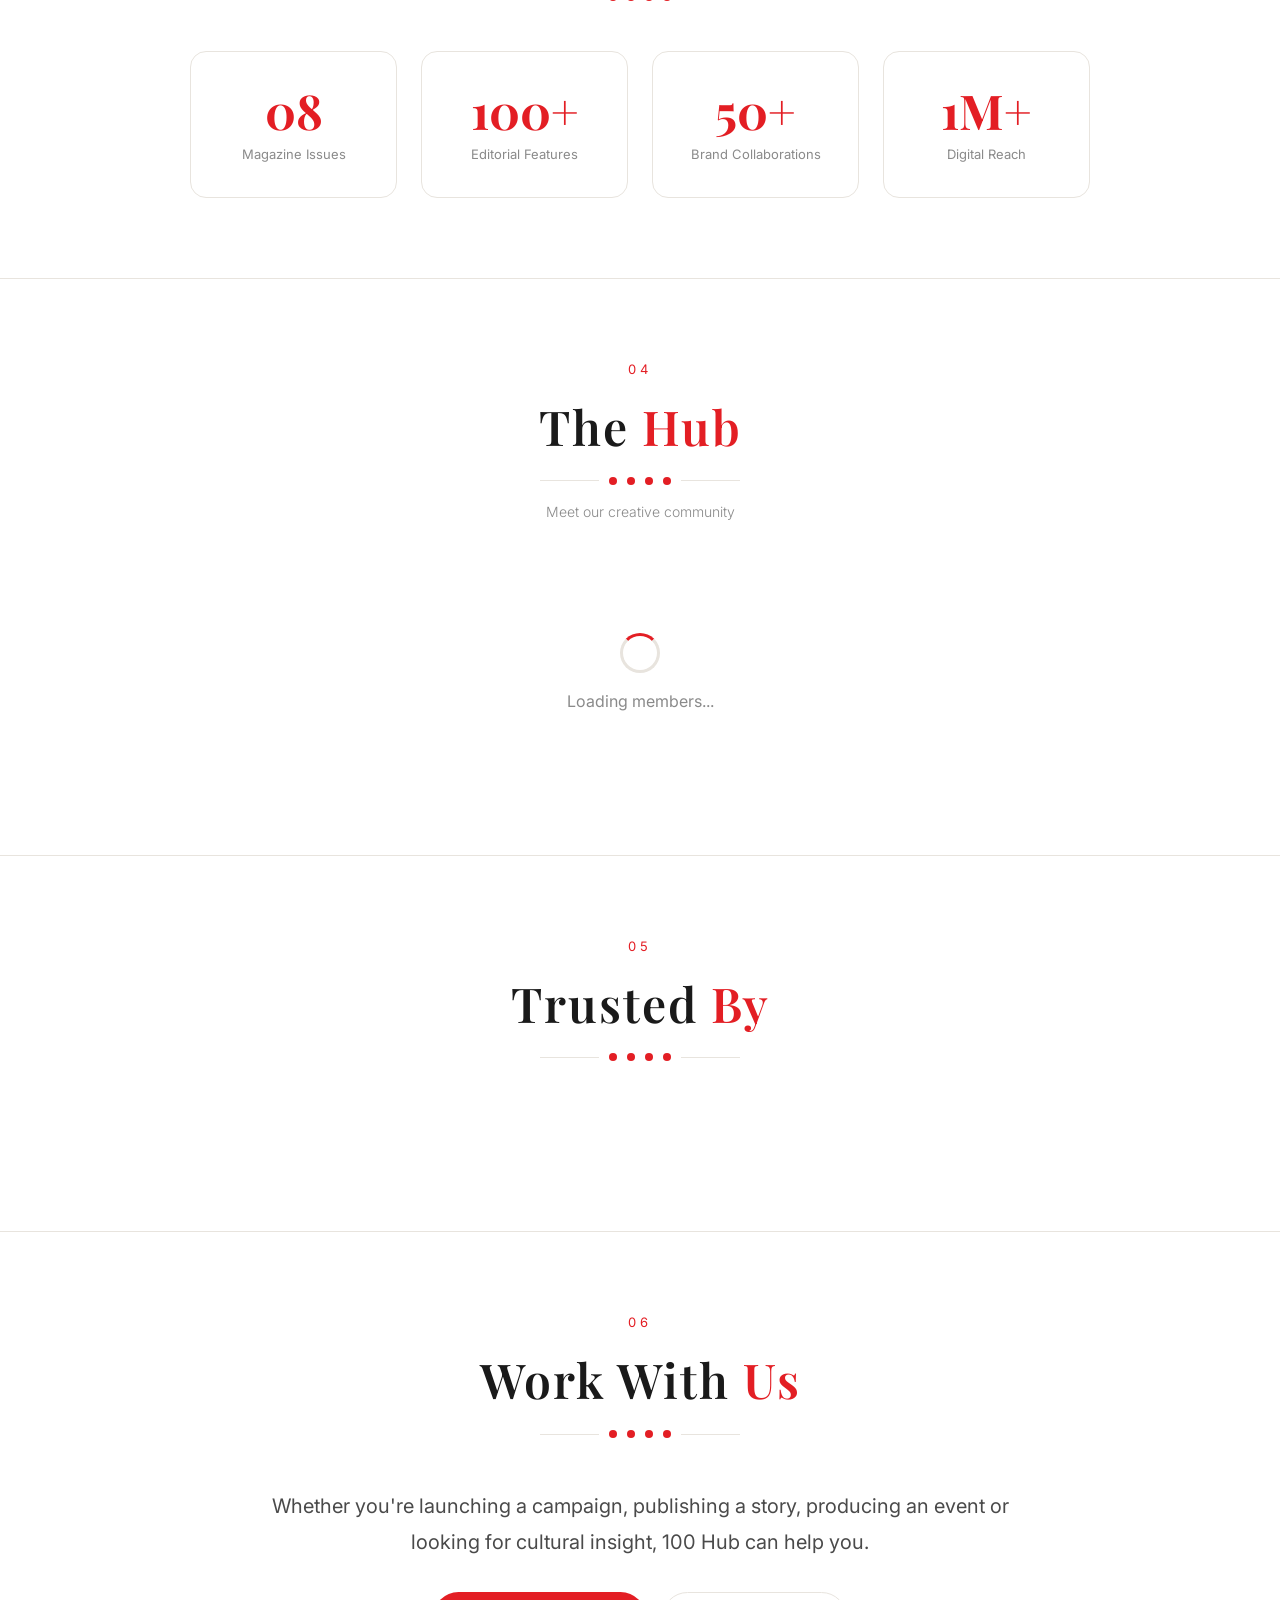
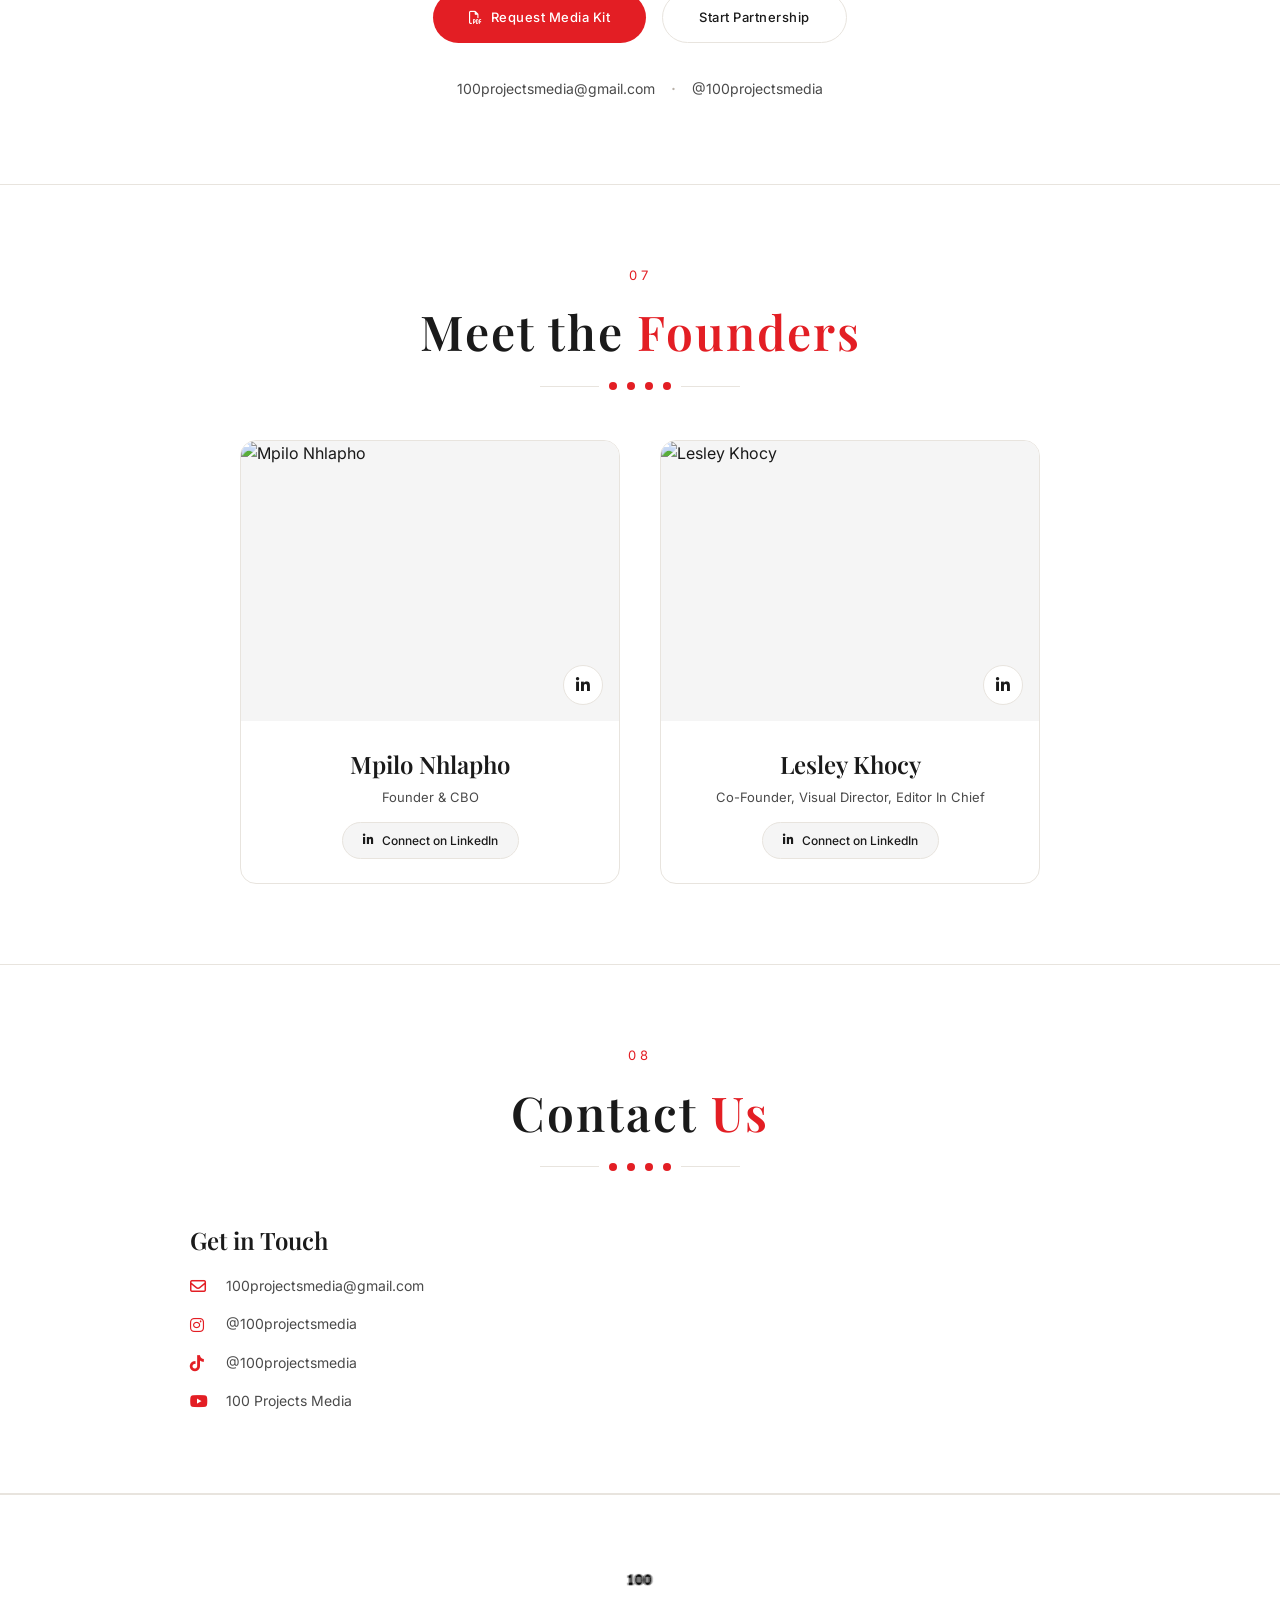
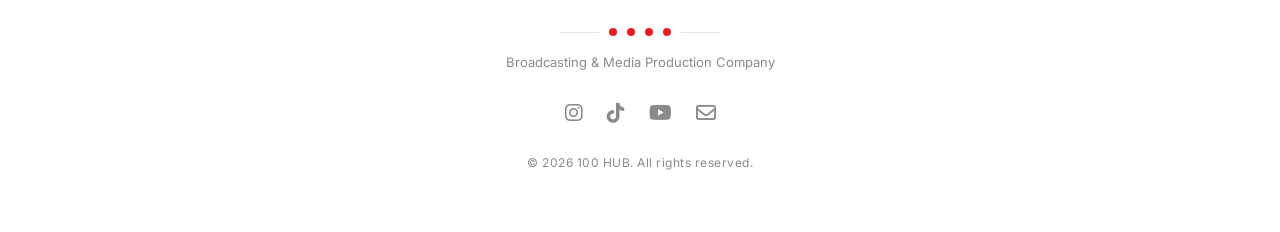
==== commit 3d1058a1: "Complete website update: Hamburger menu, enhanced hub cards, PIN protection, load more feed, mobile " ====
--- a/index.html
+++ b/index.html
@@ -601,9 +601,9 @@
                     Load More Posts <i class="fa-solid fa-arrow-down"></i>
                 </button>
             </div>
-            <!-- Instagram Link -->
-            <div class="see-more-container" style="margin-top:12px;">
-                <a href="https://www.instagram.com/100projectsmedia" target="_blank" class="see-more-btn" style="opacity:0.6; font-size:12px;">
+            <!-- Instagram Link - Very small, optional -->
+            <div class="see-more-container" style="margin-top:8px;">
+                <a href="https://www.instagram.com/100projectsmedia" target="_blank" class="see-more-btn" style="opacity:0.3; font-size:10px; padding:6px 16px;">
                     <i class="fa-brands fa-instagram"></i> Follow on Instagram
                 </a>
             </div>
@@ -1127,7 +1127,7 @@
                     `;
                 }
 
-                // Social link
+                // Social link with platform label
                 let socialHtml = '';
                 if (member.socialPlatform && member.socialHandle) {
                     const meta = SOCIAL_META[member.socialPlatform];
@@ -1135,7 +1135,7 @@
                         const url = meta.url(member.socialHandle);
                         socialHtml = `
                             <a href="${url}" target="_blank" rel="noopener" class="hub-social" title="${meta.label}">
-                                <i class="${meta.icon}"></i> @${member.socialHandle}
+                                <i class="${meta.icon}"></i> ${meta.label}
                             </a>
                         `;
                     }
@@ -1188,7 +1188,7 @@
         }
 
         // ==========================================
-        // MEMBER PROFILE MODAL
+        // MEMBER PROFILE MODAL - UPDATED with platform label
         // ==========================================
         function openMemberModal(email) {
             const member = allHubMembers.find(m => m.email === email);
@@ -1199,20 +1199,23 @@
                 ? new Date(member.timestamp).toLocaleDateString('en-US', { month: 'long', year: 'numeric' })
                 : '';
 
+            // Social link with platform label
             let socialHtml = '';
             if (member.socialPlatform && member.socialHandle) {
                 const meta = SOCIAL_META[member.socialPlatform];
                 if (meta) {
                     const url = meta.url(member.socialHandle);
+                    const platformLabel = meta.label;
                     socialHtml = `
                         <a href="${url}" target="_blank" rel="noopener" class="member-social-link">
                             <i class="${meta.icon}"></i>
-                            <span>@${member.socialHandle}</span>
+                            <span>${platformLabel}: @${member.socialHandle}</span>
                         </a>
                     `;
                 }
             }
 
+            // Website link - clean, no X button
             let websiteHtml = '';
             if (member.website) {
                 const display = member.website.replace(/^https?:\/\//, '').replace(/\/$/, '');
@@ -1827,198 +1830,5 @@
         });
     </script>
 
-    <!-- ==================== POST ID TOOL ==================== -->
-    <div id="postIdTool" style="display:none; position:fixed; bottom:80px; right:20px; max-width:360px; width:90%; max-height:60vh; overflow-y:auto; background:var(--white); border:1px solid #e0e0e0; border-radius:var(--radius-sm); padding:14px 16px; z-index:9998; box-shadow:0 4px 30px rgba(0,0,0,0.1);">
-        <div style="display:flex; justify-content:space-between; align-items:center; margin-bottom:10px;">
-            <h3 style="font-family:'Playfair Display',serif; font-size:15px; color:#1A1A1A; margin:0;">🔑 Post IDs</h3>
-            <button onclick="document.getElementById('postIdTool').style.display='none'" style="background:none; border:none; color:#999; font-size:16px; cursor:pointer; padding:0 4px;">✕</button>
-        </div>
-        <p style="font-size:10px; color:#999; margin-bottom:10px;">Copy the ID for each post → paste into Google Sheet with article URL.</p>
-        <div id="postIdList" style="max-height:30vh; overflow-y:auto;">
-            <p style="color:#999; font-size:11px;">Loading posts...</p>
-        </div>
-        <div style="margin-top:10px; display:flex; gap:6px; flex-wrap:wrap;">
-            <button onclick="copyAllPostIds()" style="background:var(--red); color:var(--white); border:none; border-radius:60px; padding:5px 14px; font-size:10px; cursor:pointer;">
-                📋 Copy All
-            </button>
-            <button onclick="document.getElementById('postIdTool').style.display='none'" style="background:#f0f0f0; color:#666; border:1px solid #ddd; border-radius:60px; padding:5px 14px; font-size:10px; cursor:pointer;">
-                Close
-            </button>
-        </div>
-    </div>
-
-    <button onclick="openPostIdTool()" style="position:fixed; bottom:20px; right:20px; background:rgba(227,30,36,0.1); color:var(--red); border:1px solid rgba(227,30,36,0.15); border-radius:50%; width:30px; height:30px; font-size:11px; cursor:pointer; z-index:9999; transition:var(--transition-fast); display:flex; align-items:center; justify-content:center; backdrop-filter:blur(4px); opacity:0.4;">
-        🔑
-    </button>
-
-    <script>
-        // ==========================================
-        // POST ID TOOL FUNCTIONS
-        // ==========================================
-        let cachedPostIds = [];
-
-        window.openPostIdTool = function() {
-            const tool = document.getElementById('postIdTool');
-            if (!tool) return;
-            tool.style.display = 'block';
-            loadPostIds();
-        };
-
-        window.copyPostId = function(postId) {
-            if (navigator.clipboard && navigator.clipboard.writeText) {
-                navigator.clipboard.writeText(postId).then(() => {
-                    showToast('✅ Copied: ' + postId);
-                }).catch(() => {
-                    fallbackCopy(postId);
-                });
-            } else {
-                fallbackCopy(postId);
-            }
-        };
-
-        window.copyAllPostIds = function() {
-            if (cachedPostIds.length === 0) {
-                showToast('⚠️ No post IDs to copy.');
-                return;
-            }
-            const text = cachedPostIds.join('\n');
-            if (navigator.clipboard && navigator.clipboard.writeText) {
-                navigator.clipboard.writeText(text).then(() => {
-                    showToast('✅ Copied ' + cachedPostIds.length + ' post IDs!');
-                }).catch(() => {
-                    fallbackCopy(text);
-                });
-            } else {
-                fallbackCopy(text);
-            }
-        };
-
-        function loadPostIds() {
-            const container = document.getElementById('postIdList');
-            if (!container) return;
-            
-            const items = document.querySelectorAll('.feed-item');
-            if (items.length === 0) {
-                container.innerHTML = '<p style="color:#999; font-size:11px;">No posts found. Wait for the feed to load.</p>';
-                return;
-            }
-
-            cachedPostIds = [];
-            let html = '';
-            
-            items.forEach((el, index) => {
-                try {
-                    const data = JSON.parse(el.dataset.post);
-                    const postId = data.id || 'Unknown';
-                    const permalink = data.permalink || '#';
-                    cachedPostIds.push(postId);
-
-                    let imgSrc = '';
-                    if (data.sizes?.large?.mediaUrl) {
-                        imgSrc = data.sizes.large.mediaUrl;
-                    } else if (data.mediaUrl) {
-                        imgSrc = data.mediaUrl;
-                    }
-
-                    html += `
-                        <div style="display:flex; align-items:center; gap:12px; padding:8px 0; border-bottom:1px solid #f0f0f0;">
-                            ${imgSrc ? `<img src="${imgSrc}" style="width:32px; height:32px; object-fit:cover; border-radius:4px; flex-shrink:0;" />` : ''}
-                            <div style="flex:1; min-width:0;">
-                                <div style="font-size:11px; color:#333; font-family:monospace; word-break:break-all; background:#f5f5f5; padding:3px 6px; border-radius:3px;">
-                                    ${postId}
-                                </div>
-                            </div>
-                            <div style="display:flex; gap:4px; flex-shrink:0;">
-                                <button onclick="copyPostId('${postId}')" style="background:#f0f0f0; border:1px solid #ddd; border-radius:4px; color:#333; padding:2px 8px; font-size:10px; cursor:pointer;">
-                                    📋
-                                </button>
-                                <a href="${permalink}" target="_blank" style="background:#f0f0f0; border:1px solid #ddd; border-radius:4px; color:#333; padding:2px 8px; font-size:10px; text-decoration:none;">
-                                    👁️
-                                </a>
-                            </div>
-                        </div>
-                    `;
-                } catch (e) {}
-            });
-
-            if (html === '') {
-                container.innerHTML = '<p style="color:#999; font-size:11px;">No posts found.</p>';
-            } else {
-                container.innerHTML = html;
-            }
-        }
-
-        function fallbackCopy(text) {
-            const textarea = document.createElement('textarea');
-            textarea.value = text;
-            textarea.style.position = 'fixed';
-            textarea.style.opacity = '0';
-            document.body.appendChild(textarea);
-            textarea.select();
-            try {
-                document.execCommand('copy');
-                showToast('✅ Copied: ' + text);
-            } catch (e) {
-                showToast('⚠️ Could not copy.');
-            }
-            document.body.removeChild(textarea);
-        }
-
-        function showToast(message) {
-            const existing = document.querySelector('.post-id-toast');
-            if (existing) existing.remove();
-            
-            const toast = document.createElement('div');
-            toast.className = 'post-id-toast';
-            toast.style.cssText = `
-                position: fixed;
-                bottom: 100px;
-                left: 50%;
-                transform: translateX(-50%);
-                background: #1A1A1A;
-                border-radius: 8px;
-                padding: 10px 20px;
-                color: #fff;
-                font-size: 12px;
-                z-index: 10000;
-                box-shadow: 0 4px 20px rgba(0,0,0,0.2);
-                animation: fadeInUp 0.3s ease;
-                max-width: 90%;
-                text-align: center;
-            `;
-            toast.textContent = message;
-            document.body.appendChild(toast);
-            
-            setTimeout(() => {
-                toast.style.opacity = '0';
-                toast.style.transition = 'opacity 0.3s ease';
-                setTimeout(() => toast.remove(), 300);
-            }, 3000);
-        }
-
-        const toolStyle = document.createElement('style');
-        toolStyle.textContent = `
-            @keyframes fadeInUp {
-                from { opacity: 0; transform: translateX(-50%) translateY(20px); }
-                to { opacity: 1; transform: translateX(-50%) translateY(0); }
-            }
-        `;
-        document.head.appendChild(toolStyle);
-
-        const toolObserver = new MutationObserver(() => {
-            const tool = document.getElementById('postIdTool');
-            if (tool && tool.style.display !== 'none') {
-                loadPostIds();
-            }
-        });
-        
-        document.addEventListener('DOMContentLoaded', function() {
-            const feed = document.getElementById('instagramFeed');
-            if (feed) {
-                toolObserver.observe(feed, { childList: true, subtree: true });
-            }
-        });
-    </script>
-
 </body>
 </html>
